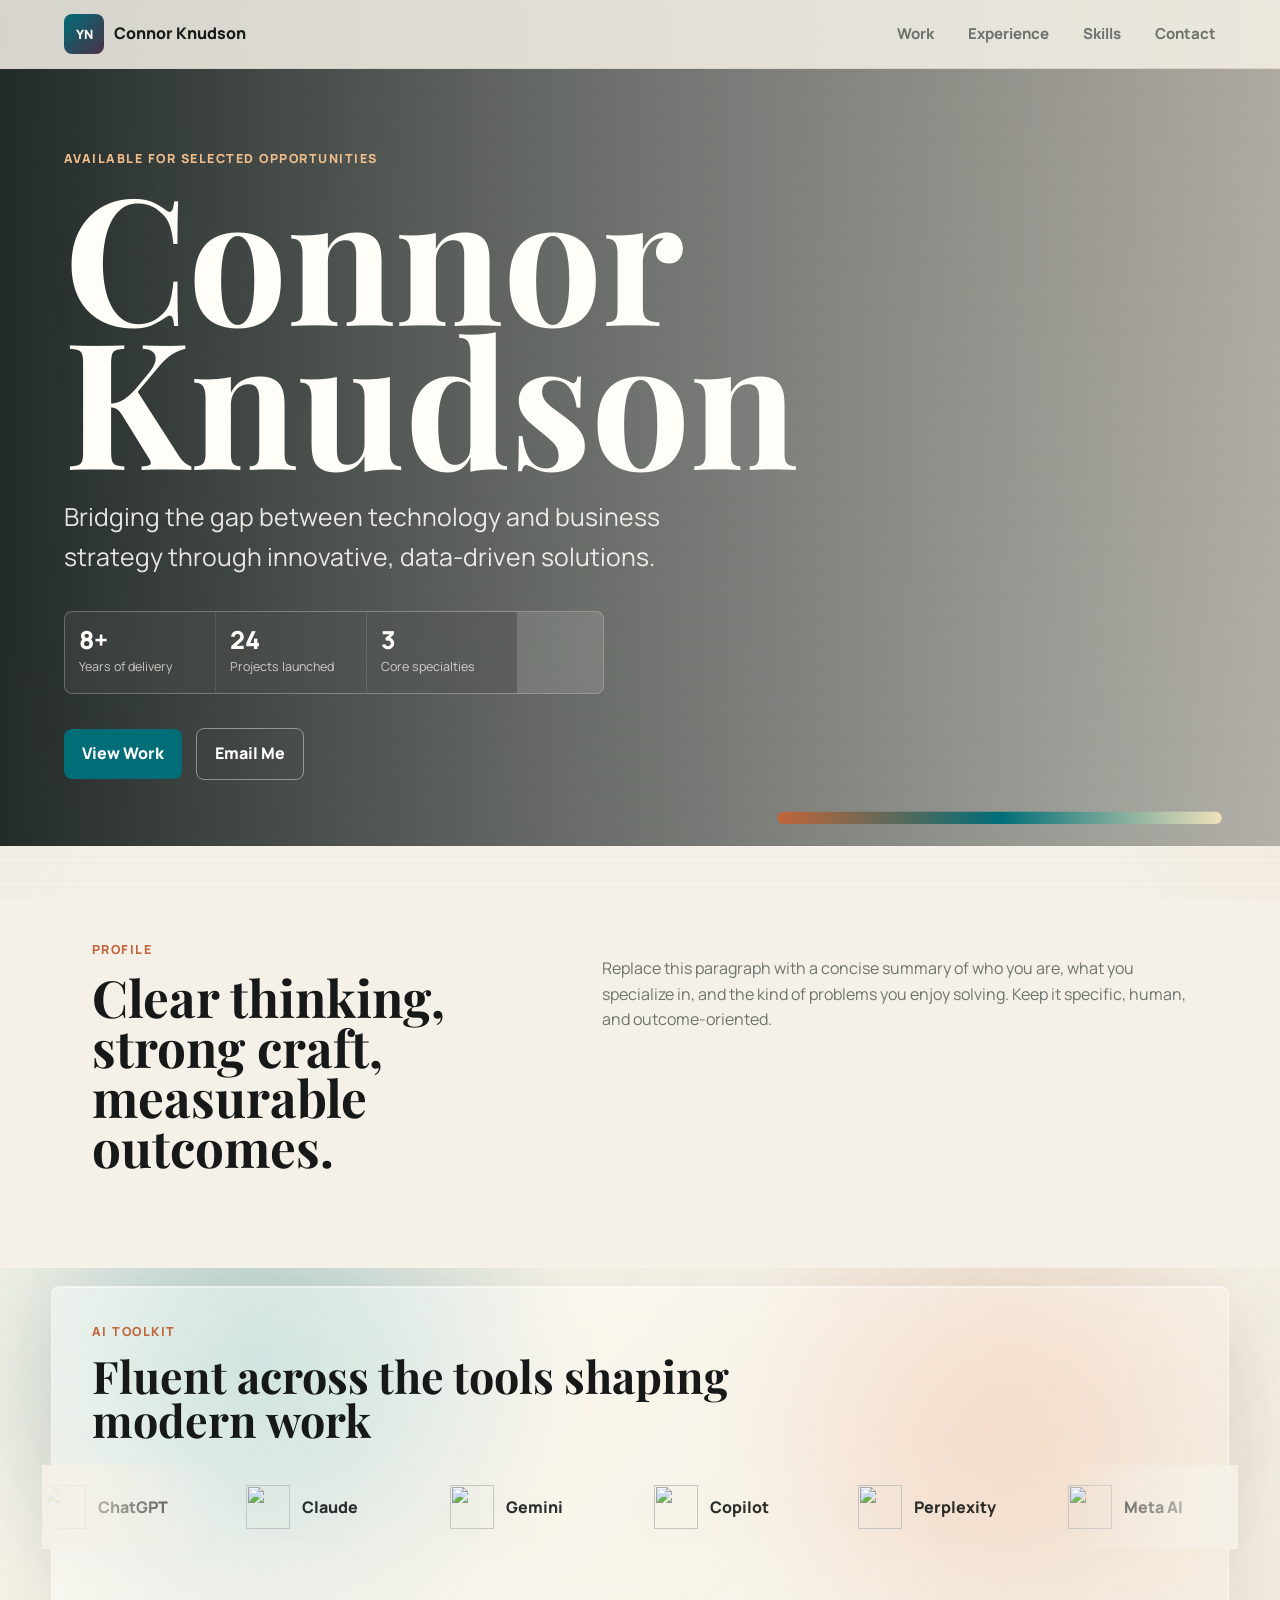
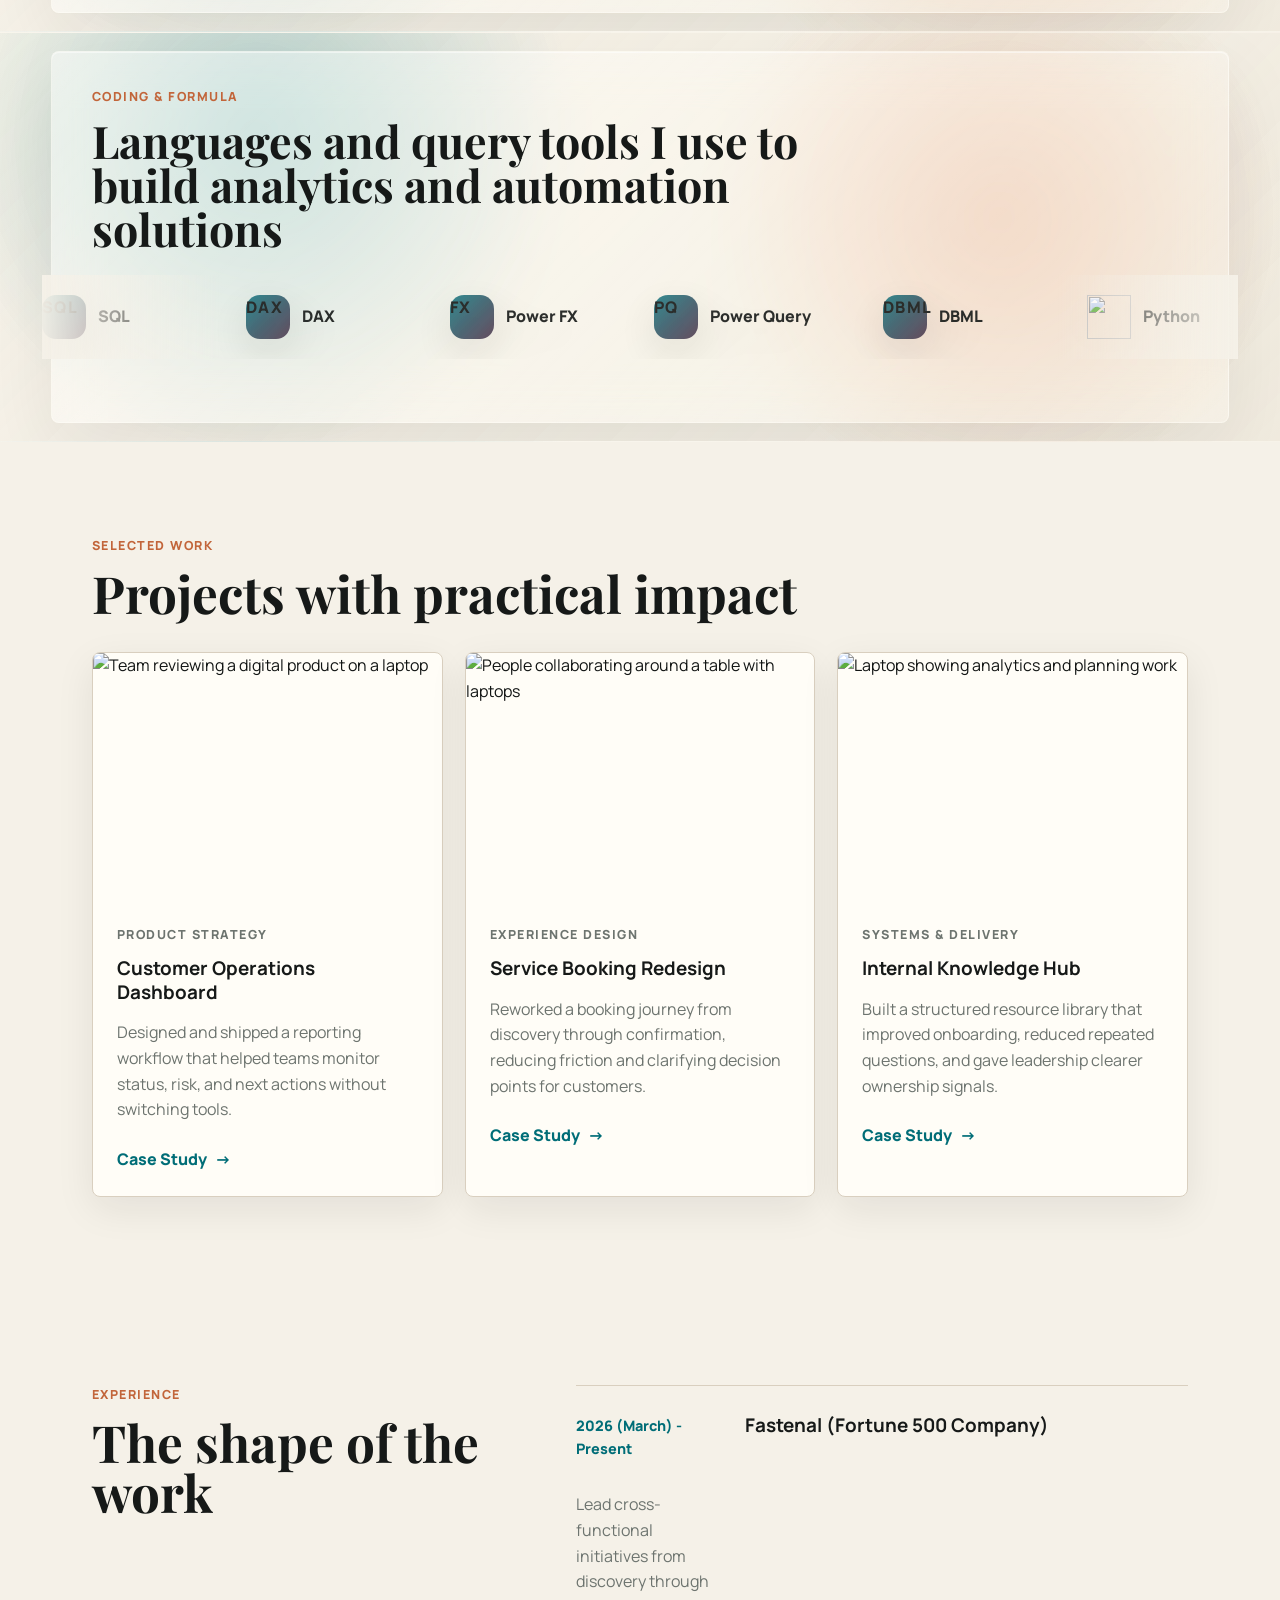
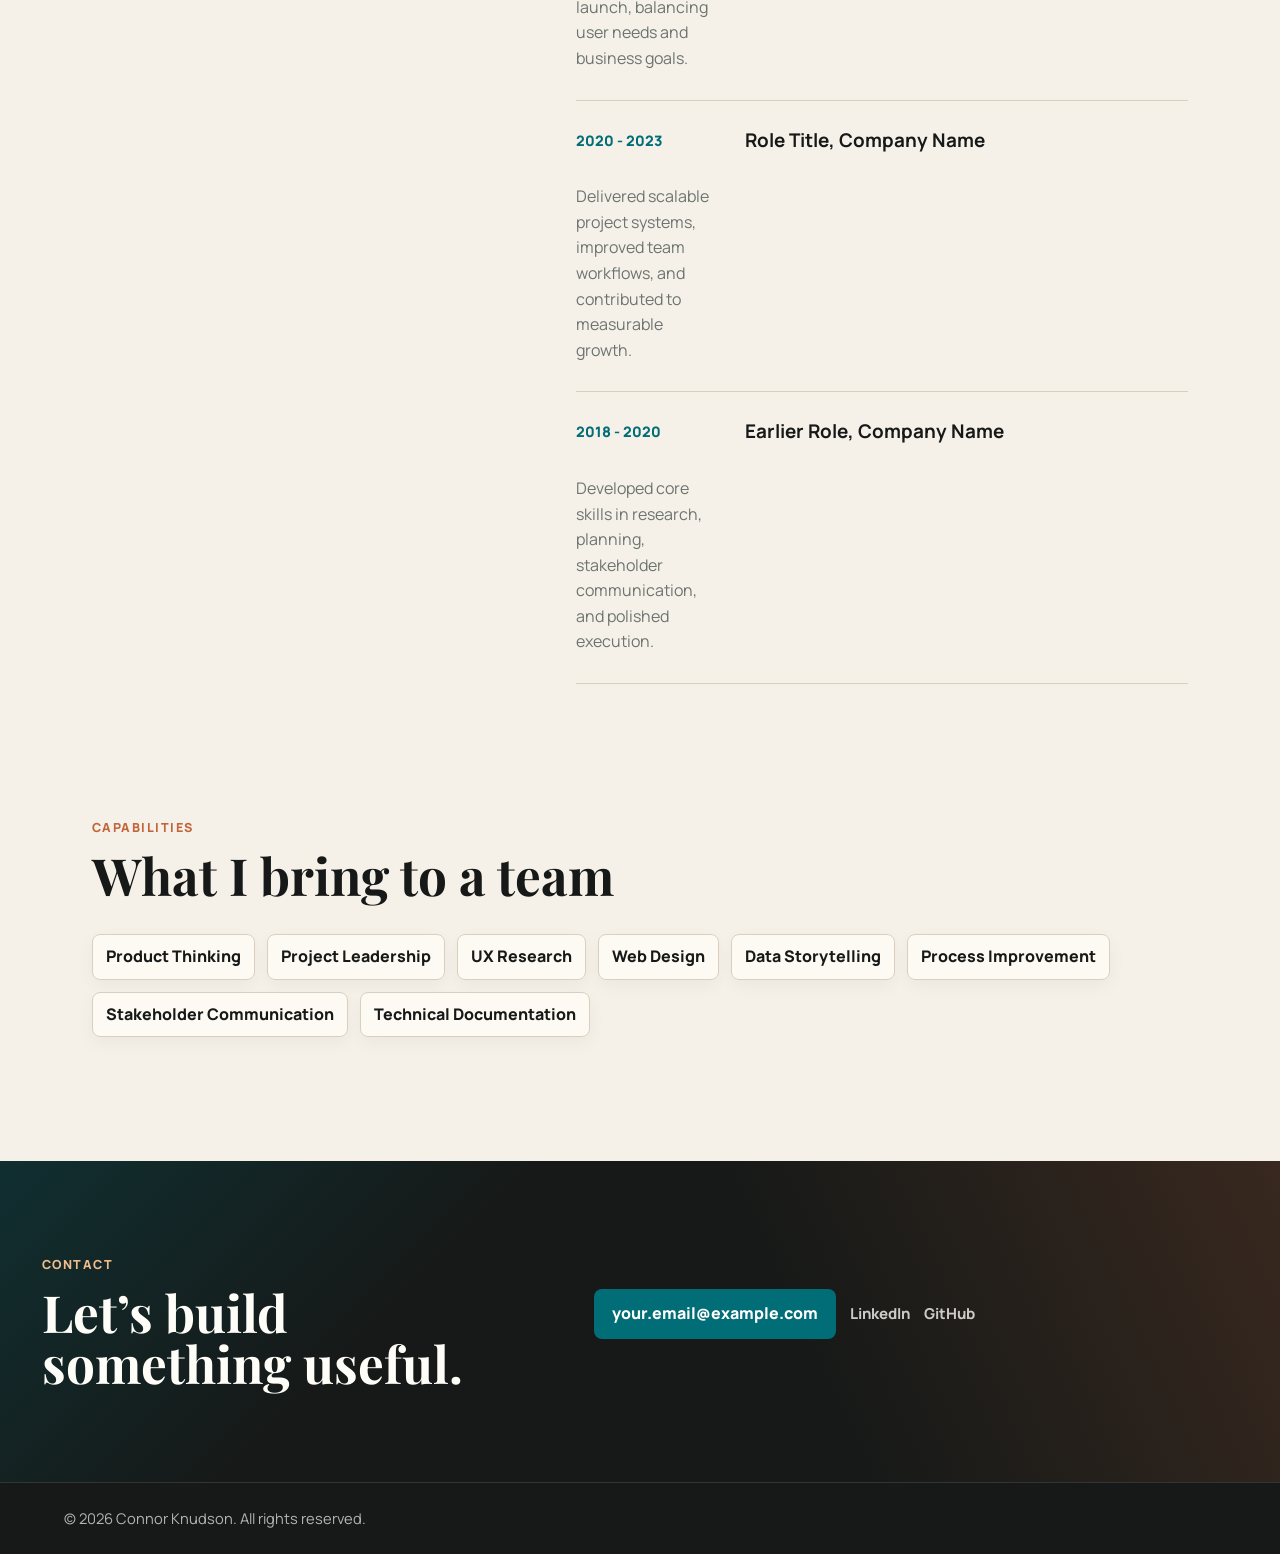
==== index.html @ f65dc7db "Add coding and formula languages carousel section to portfolio Co-authored-by: Copilot <223556219+Co" ====
<!DOCTYPE html>
<html lang="en">
  <head>
    <meta charset="UTF-8" />
    <meta name="viewport" content="width=device-width, initial-scale=1.0" />
    <meta
      name="description"
      content="Professional portfolio website for showcasing selected work, experience, skills, and contact information."
    />
    <title>Your Name | Professional Portfolio</title>
    <link rel="preconnect" href="https://fonts.googleapis.com" />
    <link rel="preconnect" href="https://fonts.gstatic.com" crossorigin />
    <link rel="preconnect" href="https://images.unsplash.com" />
    <link 
      href="https://fonts.googleapis.com/css2?family=Manrope:wght@500;650;760;850&family=Playfair+Display:wght@700;850&display=swap"
      rel="stylesheet"
    />
    <link rel="stylesheet" href="styles.css" />
  </head>
  <body>
    <header class="site-header" data-header>
      <a class="brand" href="#top" aria-label="Go to homepage">
        <span class="brand-mark">YN</span>
        <span>Connor Knudson</span>
      </a>

      <button class="nav-toggle" type="button" aria-expanded="false" aria-controls="site-nav">
        <span></span>
        <span></span>
        <span></span>
        <span class="sr-only">Toggle navigation</span>
      </button>

      <nav class="site-nav" id="site-nav">
        <a href="#work">Work</a>
        <a href="#experience">Experience</a>
        <a href="#skills">Skills</a>
        <a href="#contact">Contact</a>
      </nav>
    </header>

    <main id="top">
      <section class="hero" aria-labelledby="hero-title">
        <div class="hero-media" role="img" aria-label="Modern desk with laptop and professional workspace"></div>
        <div class="hero-content">
          <p class="eyebrow">Available for selected opportunities</p>
          <h1 id="hero-title">Connor Knudson</h1>
          <p class="hero-subtitle">
            Bridging the gap between technology and business strategy through innovative, data-driven solutions.
          </p>
          <dl class="hero-stats" aria-label="Professional highlights">
            <div>
              <dt>8+</dt>
              <dd>Years of delivery</dd>
            </div>
            <div>
              <dt>24</dt>
              <dd>Projects launched</dd>
            </div>
            <div>
              <dt>3</dt>
              <dd>Core specialties</dd>
            </div>
          </dl>
          <div class="hero-actions">
            <a class="button primary" href="#work">View Work</a>
            <a class="button secondary" href="mailto:your.email@example.com">Email Me</a>
          </div>
        </div>
      </section>

      <section class="intro section">
        <div>
          <p class="section-kicker">Profile</p>
          <h2>Clear thinking, strong craft, measurable outcomes.</h2>
        </div>
        <p>
          Replace this paragraph with a concise summary of who you are, what you specialize in, and the kind of
          problems you enjoy solving. Keep it specific, human, and outcome-oriented.
        </p>
      </section>

      <section class="ai-carousel section" aria-labelledby="ai-carousel-title">
        <div class="carousel-heading">
          <p class="section-kicker">AI Toolkit</p>
          <h2 id="ai-carousel-title">Fluent across the tools shaping modern work</h2>
        </div>
        <div class="carousel-shell" aria-label="Major AI platforms carousel">
          <div class="carousel-track">
            <article class="ai-card">
              <img
                class="ai-mark"
                src="https://upload.wikimedia.org/wikipedia/commons/0/04/ChatGPT_logo.svg"
                alt=""
              />
              <span>ChatGPT</span>
            </article>
            <article class="ai-card">
              <img class="ai-mark" src="https://cdn.simpleicons.org/claude/D97757" alt="" />
              <span>Claude</span>
            </article>
            <article class="ai-card">
              <img class="ai-mark" src="https://cdn.simpleicons.org/googlegemini/8E75B2" alt="" />
              <span>Gemini</span>
            </article>
            <article class="ai-card">
              <img class="ai-mark" src="https://cdn.simpleicons.org/githubcopilot/111111" alt="" />
              <span>Copilot</span>
            </article>
            <article class="ai-card">
              <img class="ai-mark" src="https://cdn.simpleicons.org/perplexity/1FB8CD" alt="" />
              <span>Perplexity</span>
            </article>
            <article class="ai-card">
              <img class="ai-mark" src="https://cdn.simpleicons.org/meta/0866FF" alt="" />
              <span>Meta AI</span>
            </article>
            <article class="ai-card">
              <span class="ai-mark codex-mark" aria-hidden="true"></span>
              <span>Codex</span>
            </article>

            <article class="ai-card" aria-hidden="true">
              <img
                class="ai-mark"
                src="https://upload.wikimedia.org/wikipedia/commons/0/04/ChatGPT_logo.svg"
                alt=""
              />
              <span>ChatGPT</span>
            </article>
            <article class="ai-card" aria-hidden="true">
              <img class="ai-mark" src="https://cdn.simpleicons.org/claude/D97757" alt="" />
              <span>Claude</span>
            </article>
            <article class="ai-card" aria-hidden="true">
              <img class="ai-mark" src="https://cdn.simpleicons.org/googlegemini/8E75B2" alt="" />
              <span>Gemini</span>
            </article>
            <article class="ai-card" aria-hidden="true">
              <img class="ai-mark" src="https://cdn.simpleicons.org/githubcopilot/111111" alt="" />
              <span>Copilot</span>
            </article>
            <article class="ai-card" aria-hidden="true">
              <img class="ai-mark" src="https://cdn.simpleicons.org/perplexity/1FB8CD" alt="" />
              <span>Perplexity</span>
            </article>
            <article class="ai-card" aria-hidden="true">
              <img class="ai-mark" src="https://cdn.simpleicons.org/meta/0866FF" alt="" />
              <span>Meta AI</span>
            </article>
            <article class="ai-card" aria-hidden="true">
              <span class="ai-mark codex-mark" aria-hidden="true"></span>
              <span>Codex</span>
            </article>
          </div>
        </div>
      </section>

      <section class="tech-carousel section" aria-labelledby="tech-carousel-title">
        <div class="carousel-heading">
          <p class="section-kicker">Coding & Formula</p>
          <h2 id="tech-carousel-title">Languages and query tools I use to build analytics and automation solutions</h2>
        </div>
        <div class="carousel-shell" aria-label="Coding and formula languages carousel">
          <div class="carousel-track">
            <article class="ai-card">
              <span class="ai-mark code-mark">SQL</span>
              <span>SQL</span>
            </article>
            <article class="ai-card">
              <span class="ai-mark code-mark">DAX</span>
              <span>DAX</span>
            </article>
            <article class="ai-card">
              <span class="ai-mark code-mark">FX</span>
              <span>Power FX</span>
            </article>
            <article class="ai-card">
              <span class="ai-mark code-mark">PQ</span>
              <span>Power Query</span>
            </article>
            <article class="ai-card">
              <span class="ai-mark code-mark">DBML</span>
              <span>DBML</span>
            </article>
            <article class="ai-card">
              <img class="ai-mark" src="https://cdn.simpleicons.org/python/3776AB" alt="" />
              <span>Python</span>
            </article>

            <article class="ai-card" aria-hidden="true">
              <span class="ai-mark code-mark">SQL</span>
              <span>SQL</span>
            </article>
            <article class="ai-card" aria-hidden="true">
              <span class="ai-mark code-mark">DAX</span>
              <span>DAX</span>
            </article>
            <article class="ai-card" aria-hidden="true">
              <span class="ai-mark code-mark">FX</span>
              <span>Power FX</span>
            </article>
            <article class="ai-card" aria-hidden="true">
              <span class="ai-mark code-mark">PQ</span>
              <span>Power Query</span>
            </article>
            <article class="ai-card" aria-hidden="true">
              <span class="ai-mark code-mark">DBML</span>
              <span>DBML</span>
            </article>
            <article class="ai-card" aria-hidden="true">
              <img class="ai-mark" src="https://cdn.simpleicons.org/python/3776AB" alt="" />
              <span>Python</span>
            </article>
          </div>
        </div>
      </section>

      <section class="section" id="work" aria-labelledby="work-title">
        <div class="section-heading">
          <p class="section-kicker">Selected Work</p>
          <h2 id="work-title">Projects with practical impact</h2>
        </div>

        <div class="project-grid">
          <article class="project-card">
            <img
              src="https://images.unsplash.com/photo-1551434678-e076c223a692?auto=format&fit=crop&w=1200&q=80"
              alt="Team reviewing a digital product on a laptop"
            />
            <div class="project-body">
              <p class="project-type">Product Strategy</p>
              <h3>Customer Operations Dashboard</h3>
              <p>
                Designed and shipped a reporting workflow that helped teams monitor status, risk, and next actions
                without switching tools.
              </p>
              <a href="#" aria-label="Read case study for Customer Operations Dashboard">Case Study</a>
            </div>
          </article>

          <article class="project-card">
            <img
              src="https://images.unsplash.com/photo-1553877522-43269d4ea984?auto=format&fit=crop&w=1200&q=80"
              alt="People collaborating around a table with laptops"
            />
            <div class="project-body">
              <p class="project-type">Experience Design</p>
              <h3>Service Booking Redesign</h3>
              <p>
                Reworked a booking journey from discovery through confirmation, reducing friction and clarifying
                decision points for customers.
              </p>
              <a href="#" aria-label="Read case study for Service Booking Redesign">Case Study</a>
            </div>
          </article>

          <article class="project-card">
            <img
              src="https://images.unsplash.com/photo-1516321318423-f06f85e504b3?auto=format&fit=crop&w=1200&q=80"
              alt="Laptop showing analytics and planning work"
            />
            <div class="project-body">
              <p class="project-type">Systems & Delivery</p>
              <h3>Internal Knowledge Hub</h3>
              <p>
                Built a structured resource library that improved onboarding, reduced repeated questions, and gave
                leadership clearer ownership signals.
              </p>
              <a href="#" aria-label="Read case study for Internal Knowledge Hub">Case Study</a>
            </div>
          </article>
        </div>
      </section>

      <section class="section split" id="experience" aria-labelledby="experience-title">
        <div class="section-heading">
          <p class="section-kicker">Experience</p>
          <h2 id="experience-title">The shape of the work</h2>
        </div>

        <div class="timeline">
          <article>
            <span>2026 (March) - Present</span>
            <h3>Fastenal (Fortune 500 Company) </h3>
            <p>Lead cross-functional initiatives from discovery through launch, balancing user needs and business goals.</p>
          </article>
          <article>
            <span>2020 - 2023</span>
            <h3>Role Title, Company Name</h3>
            <p>Delivered scalable project systems, improved team workflows, and contributed to measurable growth.</p>
          </article>
          <article>
            <span>2018 - 2020</span>
            <h3>Earlier Role, Company Name</h3>
            <p>Developed core skills in research, planning, stakeholder communication, and polished execution.</p>
          </article>
        </div>
      </section>

      <section class="section skills-section" id="skills" aria-labelledby="skills-title">
        <div class="section-heading">
          <p class="section-kicker">Capabilities</p>
          <h2 id="skills-title">What I bring to a team</h2>
        </div>

        <div class="skills-list">
          <span>Product Thinking</span>
          <span>Project Leadership</span>
          <span>UX Research</span>
          <span>Web Design</span>
          <span>Data Storytelling</span>
          <span>Process Improvement</span>
          <span>Stakeholder Communication</span>
          <span>Technical Documentation</span>
        </div>
      </section>

      <section class="contact section" id="contact" aria-labelledby="contact-title">
        <div>
          <p class="section-kicker">Contact</p>
          <h2 id="contact-title">Let’s build something useful.</h2>
        </div>
        <div class="contact-actions">
          <a class="button primary" href="mailto:your.email@example.com">your.email@example.com</a>
          <a class="text-link" href="https://www.linkedin.com/in/connor-knudson-7167292a9/?skipRedirect=true" target="_blank" rel="noreferrer">LinkedIn</a>
          <a class="text-link" href="https://github.com/" target="_blank" rel="noreferrer">GitHub</a>
        </div>
      </section>
    </main>

    <footer class="site-footer">
      <p>&copy; <span data-year></span> Connor Knudson. All rights reserved.</p>
    </footer>

    <script src="script.js"></script>
  </body>
</html>
---- styles.css ----
:root {
  --bg: #f5f1e8;
  --surface: #fffdf7;
  --surface-soft: #ebe4d5;
  --ink: #161918;
  --muted: #6d746f;
  --line: #d9cfbf;
  --accent: #006d77;
  --accent-strong: #034d55;
  --copper: #c2653a;
  --plum: #4c3047;
  --shadow: 0 24px 70px rgba(22, 25, 24, 0.14);
}

* {
  box-sizing: border-box;
}

html {
  scroll-behavior: smooth;
}

body {
  margin: 0;
  background: var(--bg);
  color: var(--ink);
  font-family: Manrope, ui-sans-serif, system-ui, -apple-system, BlinkMacSystemFont, "Segoe UI", sans-serif;
  line-height: 1.6;
}

body::before {
  position: fixed;
  z-index: -1;
  inset: 0;
  pointer-events: none;
  content: "";
  background:
    linear-gradient(115deg, rgba(0, 109, 119, 0.08), transparent 30%),
    linear-gradient(245deg, rgba(194, 101, 58, 0.09), transparent 34%),
    repeating-linear-gradient(0deg, rgba(22, 25, 24, 0.018) 0 1px, transparent 1px 6px);
}

img {
  display: block;
  width: 100%;
}

a {
  color: inherit;
}

.sr-only {
  position: absolute;
  width: 1px;
  height: 1px;
  padding: 0;
  overflow: hidden;
  clip: rect(0, 0, 0, 0);
  white-space: nowrap;
  border: 0;
}

.site-header {
  position: fixed;
  z-index: 20;
  top: 0;
  left: 0;
  right: 0;
  display: flex;
  align-items: center;
  justify-content: space-between;
  gap: 24px;
  padding: 14px clamp(18px, 5vw, 64px);
  background: rgba(245, 241, 232, 0.86);
  border-bottom: 1px solid rgba(217, 207, 191, 0.78);
  backdrop-filter: blur(20px) saturate(1.15);
}

.brand {
  display: inline-flex;
  align-items: center;
  gap: 10px;
  font-weight: 800;
  text-decoration: none;
}

.brand-mark {
  display: grid;
  width: 40px;
  height: 40px;
  place-items: center;
  border-radius: 8px;
  background: linear-gradient(135deg, var(--accent), var(--plum));
  color: #fffdf7;
  font-size: 0.8rem;
  letter-spacing: 0;
}

.site-nav {
  display: flex;
  align-items: center;
  gap: clamp(16px, 3vw, 34px);
}

.site-nav a,
.text-link {
  color: var(--muted);
  font-size: 0.94rem;
  font-weight: 750;
  text-decoration: none;
  transition: color 180ms ease;
}

.site-nav a:hover,
.text-link:hover {
  color: var(--accent);
}

.nav-toggle {
  display: none;
  width: 42px;
  height: 42px;
  padding: 0;
  border: 1px solid var(--line);
  border-radius: 8px;
  background: var(--surface);
}

.nav-toggle span:not(.sr-only) {
  display: block;
  width: 18px;
  height: 2px;
  margin: 4px auto;
  background: var(--ink);
}

.hero {
  position: relative;
  min-height: 94vh;
  display: grid;
  align-items: end;
  padding: 122px clamp(20px, 5vw, 72px) 66px;
  overflow: hidden;
}

.hero-media {
  position: absolute;
  inset: 0;
  background:
    linear-gradient(90deg, rgba(12, 21, 20, 0.9) 0%, rgba(12, 21, 20, 0.62) 42%, rgba(12, 21, 20, 0.28) 100%),
    linear-gradient(180deg, transparent 58%, rgba(245, 241, 232, 0.12) 100%),
    url("https://images.unsplash.com/photo-1518005020951-eccb494ad742?auto=format&fit=crop&w=2200&q=88") center / cover;
  transform: scale(1.01);
}

.hero-media::after {
  position: absolute;
  inset: auto clamp(18px, 5vw, 70px) 26px auto;
  width: min(38vw, 440px);
  height: 12px;
  border-radius: 999px;
  background: linear-gradient(90deg, var(--copper), var(--accent), #efe2bb);
  content: "";
}

.hero-content {
  position: relative;
  max-width: 820px;
  color: #fffdf8;
}

.eyebrow,
.section-kicker,
.project-type {
  margin: 0 0 12px;
  color: var(--copper);
  font-size: 0.78rem;
  font-weight: 850;
  letter-spacing: 0.12em;
  text-transform: uppercase;
}

.hero .eyebrow {
  color: #f1be8b;
}

h1,
h2,
h3,
p {
  overflow-wrap: anywhere;
}

h1 {
  max-width: 12ch;
  margin: 0;
  font-family: "Playfair Display", Georgia, serif;
  font-size: clamp(4rem, 14vw, 11rem);
  line-height: 0.82;
  letter-spacing: 0;
}

.hero-subtitle {
  max-width: 680px;
  margin: 28px 0 0;
  color: rgba(255, 253, 248, 0.88);
  font-size: clamp(1.15rem, 2.3vw, 1.55rem);
}

.hero-stats {
  display: grid;
  grid-template-columns: repeat(3, minmax(0, 150px));
  gap: 1px;
  width: min(100%, 540px);
  margin: 34px 0 0;
  padding: 0;
  overflow: hidden;
  border: 1px solid rgba(255, 253, 247, 0.2);
  border-radius: 8px;
  background: rgba(255, 253, 247, 0.12);
  backdrop-filter: blur(12px);
}

.hero-stats div {
  padding: 16px 14px;
  background: rgba(22, 25, 24, 0.26);
}

.hero-stats dt {
  font-size: 1.55rem;
  font-weight: 850;
  line-height: 1;
}

.hero-stats dd {
  margin: 5px 0 0;
  color: rgba(255, 253, 247, 0.72);
  font-size: 0.78rem;
}

.hero-actions,
.contact-actions {
  display: flex;
  flex-wrap: wrap;
  align-items: center;
  gap: 14px;
  margin-top: 34px;
}

.button {
  display: inline-flex;
  min-height: 48px;
  align-items: center;
  justify-content: center;
  padding: 12px 18px;
  border-radius: 8px;
  font-weight: 850;
  text-decoration: none;
  transition:
    background 180ms ease,
    color 180ms ease,
    transform 180ms ease,
    border-color 180ms ease;
}

.button:hover {
  transform: translateY(-2px);
}

.button.primary {
  background: var(--accent);
  color: #fff;
}

.button.primary:hover {
  background: var(--accent-strong);
}

.button.secondary {
  border: 1px solid rgba(255, 255, 255, 0.42);
  color: #fff;
}

.button.secondary:hover {
  border-color: rgba(255, 255, 255, 0.8);
  background: rgba(255, 255, 255, 0.08);
}

.section {
  max-width: 1180px;
  margin: 0 auto;
  padding: 94px clamp(20px, 5vw, 42px);
}

.intro,
.contact {
  display: grid;
  grid-template-columns: minmax(0, 0.85fr) minmax(0, 1.15fr);
  gap: clamp(28px, 6vw, 82px);
  align-items: start;
}

.intro h2,
.section-heading h2,
.contact h2 {
  margin: 0;
  font-family: "Playfair Display", Georgia, serif;
  font-size: clamp(2rem, 4vw, 4rem);
  line-height: 0.98;
  letter-spacing: 0;
}

.intro p:last-child,
.timeline p,
.project-body p {
  color: var(--muted);
}

.section-heading {
  max-width: 760px;
  margin-bottom: 34px;
}

.ai-carousel,
.tech-carousel {
  position: relative;
  max-width: none;
  padding-block: 54px 82px;
  overflow: hidden;
  border-block: 1px solid rgba(255, 253, 247, 0.36);
  background:
    radial-gradient(circle at 20% 25%, rgba(0, 109, 119, 0.28), transparent 30%),
    radial-gradient(circle at 78% 45%, rgba(194, 101, 58, 0.24), transparent 28%),
    linear-gradient(135deg, rgba(255, 253, 247, 0.52), rgba(255, 253, 247, 0.18)),
    rgba(235, 228, 213, 0.72);
}

.ai-carousel::before,
.tech-carousel::before {
  position: absolute;
  inset: 18px clamp(18px, 4vw, 52px);
  border: 1px solid rgba(255, 253, 247, 0.45);
  border-radius: 8px;
  background:
    linear-gradient(135deg, rgba(255, 255, 255, 0.38), rgba(255, 255, 255, 0.08)),
    rgba(255, 255, 255, 0.16);
  box-shadow:
    inset 0 1px 0 rgba(255, 255, 255, 0.5),
    0 30px 80px rgba(22, 25, 24, 0.08);
  backdrop-filter: blur(24px) saturate(1.35);
  content: "";
  pointer-events: none;
}

.code-mark {
  display: grid;
  place-items: center;
  border-radius: 14px;
  background: linear-gradient(135deg, rgba(0, 109, 119, 0.88), rgba(76, 48, 71, 0.95));
  color: #fff;
  font-size: 0.7rem;
  font-weight: 900;
  text-transform: uppercase;
  letter-spacing: 0.08em;
}

.carousel-heading {
  position: relative;
  max-width: 1180px;
  margin: 0 auto 24px;
  padding-inline: clamp(20px, 5vw, 42px);
}

.carousel-heading h2 {
  max-width: 760px;
  margin: 0;
  font-family: "Playfair Display", Georgia, serif;
  font-size: clamp(1.9rem, 3.5vw, 3.5rem);
  line-height: 0.98;
}

.carousel-shell {
  position: relative;
  overflow: hidden;
  padding-block: 12px;
}

.carousel-shell::before,
.carousel-shell::after {
  position: absolute;
  z-index: 2;
  top: 0;
  bottom: 0;
  width: min(16vw, 180px);
  content: "";
  pointer-events: none;
}

.carousel-shell::before {
  left: 0;
  background: linear-gradient(90deg, rgba(245, 241, 232, 0.96), transparent);
}

.carousel-shell::after {
  right: 0;
  background: linear-gradient(270deg, rgba(245, 241, 232, 0.96), transparent);
}

.carousel-track {
  display: flex;
  width: max-content;
  gap: clamp(34px, 6vw, 72px);
  animation: ai-scroll 32s linear infinite;
}

.carousel-shell:hover .carousel-track {
  animation-play-state: paused;
}

.ai-card {
  position: relative;
  display: inline-flex;
  min-width: 132px;
  align-items: center;
  gap: 12px;
  padding: 8px 0;
  opacity: 0.9;
  filter: drop-shadow(0 14px 22px rgba(22, 25, 24, 0.12));
  transition:
    opacity 180ms ease,
    transform 180ms ease,
    filter 180ms ease;
}

.ai-card:hover {
  opacity: 1;
  transform: translateY(-2px);
  filter: drop-shadow(0 18px 28px rgba(0, 109, 119, 0.18));
}

.ai-mark {
  display: block;
  width: 44px;
  height: 44px;
  object-fit: contain;
}

.codex-mark {
  border-radius: 10px;
  background:
    url("assets/codex-logo-source.png") center 28% / 222px 125px no-repeat,
    linear-gradient(145deg, #ffffff, #eef2ff);
  box-shadow:
    0 8px 20px rgba(37, 67, 235, 0.22),
    inset 0 1px 0 rgba(255, 255, 255, 0.86);
}

.ai-card span {
  position: relative;
  color: var(--ink);
  font-size: 1rem;
  font-weight: 850;
  white-space: nowrap;
}

@keyframes ai-scroll {
  from {
    transform: translateX(0);
  }

  to {
    transform: translateX(calc(-50% - 8px));
  }
}

.project-grid {
  display: grid;
  grid-template-columns: repeat(3, minmax(0, 1fr));
  gap: 22px;
}

.project-card {
  overflow: hidden;
  background: var(--surface);
  border: 1px solid var(--line);
  border-radius: 8px;
  box-shadow: 0 12px 38px rgba(22, 25, 24, 0.08);
  transition:
    transform 220ms ease,
    box-shadow 220ms ease,
    border-color 220ms ease;
}

.project-card:hover {
  transform: translateY(-6px);
  border-color: rgba(0, 109, 119, 0.35);
  box-shadow: var(--shadow);
}

.project-card img {
  height: 248px;
  object-fit: cover;
  filter: saturate(0.9) contrast(1.04);
}

.project-body {
  padding: 24px;
}

.project-body h3,
.timeline h3 {
  margin: 0;
  font-size: 1.18rem;
  line-height: 1.25;
}

.project-body a {
  display: inline-flex;
  margin-top: 8px;
  color: var(--accent);
  font-weight: 850;
  text-decoration: none;
}

.project-body a::after {
  margin-left: 8px;
  content: "->";
}

.split {
  display: grid;
  grid-template-columns: minmax(0, 0.8fr) minmax(0, 1.2fr);
  gap: clamp(28px, 6vw, 82px);
}

.timeline {
  border-top: 1px solid var(--line);
}

.timeline article {
  display: grid;
  grid-template-columns: 145px minmax(0, 1fr);
  gap: 24px;
  padding: 28px 0;
  border-bottom: 1px solid var(--line);
}

.timeline article:hover h3 {
  color: var(--accent);
}

.timeline span {
  color: var(--accent);
  font-size: 0.9rem;
  font-weight: 850;
}

.timeline p {
  margin: 8px 0 0;
}

.skills-section {
  padding-top: 40px;
}

.skills-list {
  display: flex;
  flex-wrap: wrap;
  gap: 12px;
}

.skills-list span {
  display: inline-flex;
  min-height: 42px;
  align-items: center;
  border: 1px solid var(--line);
  border-radius: 8px;
  background: rgba(255, 253, 247, 0.74);
  padding: 9px 13px;
  color: var(--ink);
  font-weight: 780;
  box-shadow: 0 6px 18px rgba(22, 25, 24, 0.045);
}

.contact {
  max-width: none;
  margin-top: 30px;
  background:
    linear-gradient(135deg, rgba(0, 109, 119, 0.26), transparent 34%),
    linear-gradient(245deg, rgba(194, 101, 58, 0.2), transparent 40%),
    var(--ink);
  color: #fffdf8;
}

.contact > * {
  max-width: 1180px;
}

.contact .section-kicker {
  color: #f1be8b;
}

.contact .text-link {
  color: rgba(255, 253, 248, 0.78);
}

.site-footer {
  padding: 24px clamp(20px, 5vw, 72px);
  background: var(--ink);
  color: rgba(255, 253, 248, 0.68);
  border-top: 1px solid rgba(255, 255, 255, 0.12);
}

.site-footer p {
  max-width: 1180px;
  margin: 0 auto;
  font-size: 0.92rem;
}

@media (max-width: 900px) {
  .nav-toggle {
    display: block;
  }

  .site-nav {
    position: absolute;
    top: calc(100% + 1px);
    left: 0;
    right: 0;
    display: none;
    flex-direction: column;
    align-items: flex-start;
    gap: 0;
    padding: 10px 20px 18px;
    background: rgba(247, 244, 238, 0.97);
    border-bottom: 1px solid var(--line);
  }

  .site-nav.is-open {
    display: flex;
  }

  .site-nav a {
    width: 100%;
    padding: 12px 0;
  }

  .hero {
    min-height: 88vh;
    padding-top: 110px;
  }

  .intro,
  .split,
  .contact {
    grid-template-columns: 1fr;
  }

  .project-grid {
    grid-template-columns: 1fr;
  }

  .ai-carousel {
    padding-block: 44px 58px;
  }
}

@media (max-width: 620px) {
  .site-header {
    padding-inline: 16px;
  }

  .hero {
    min-height: 84vh;
    padding-inline: 18px;
    padding-bottom: 44px;
  }

  h1 {
    font-size: clamp(3.4rem, 21vw, 5.5rem);
  }

  .section {
    padding-block: 68px;
  }

  .timeline article {
    grid-template-columns: 1fr;
    gap: 8px;
  }

  .button {
    width: 100%;
  }

  .carousel-track {
    gap: 30px;
    animation-duration: 30s;
  }

  .ai-card {
    min-width: 118px;
  }

  .ai-mark {
    width: 36px;
    height: 36px;
  }
}
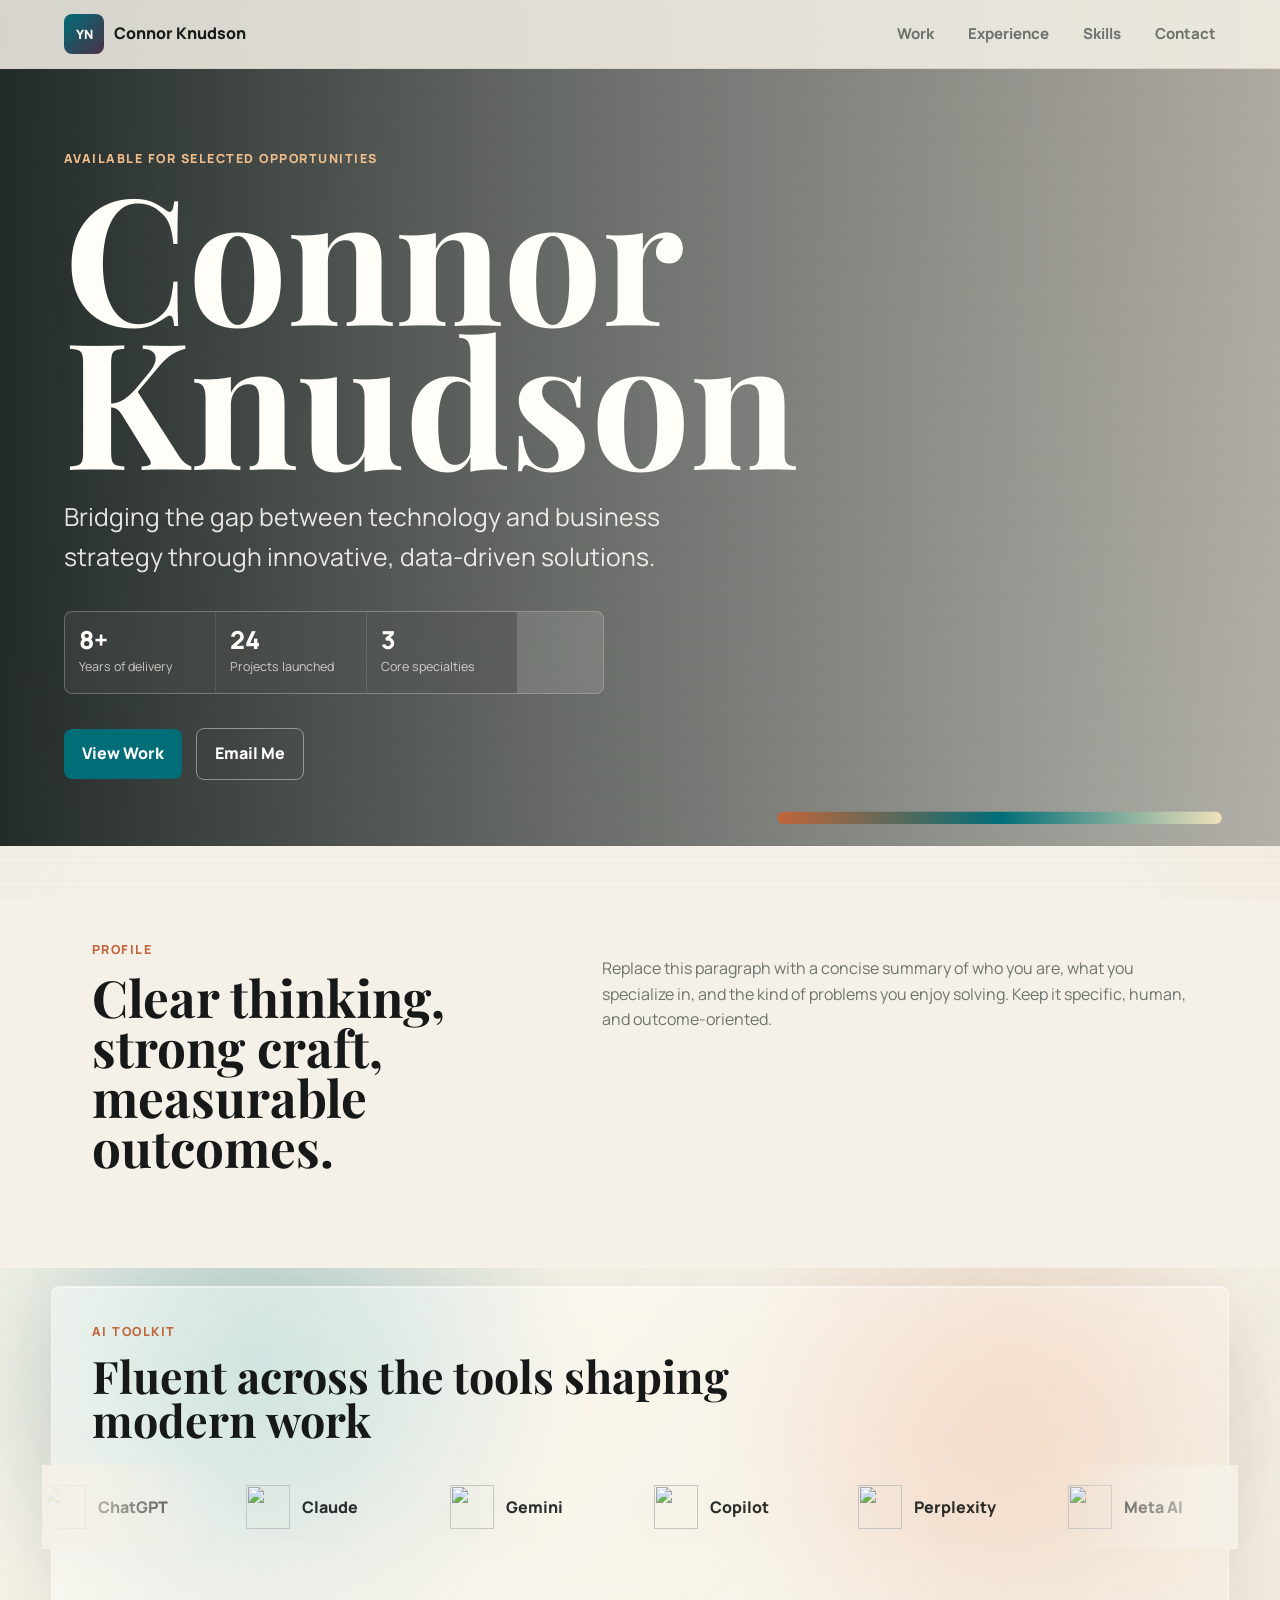
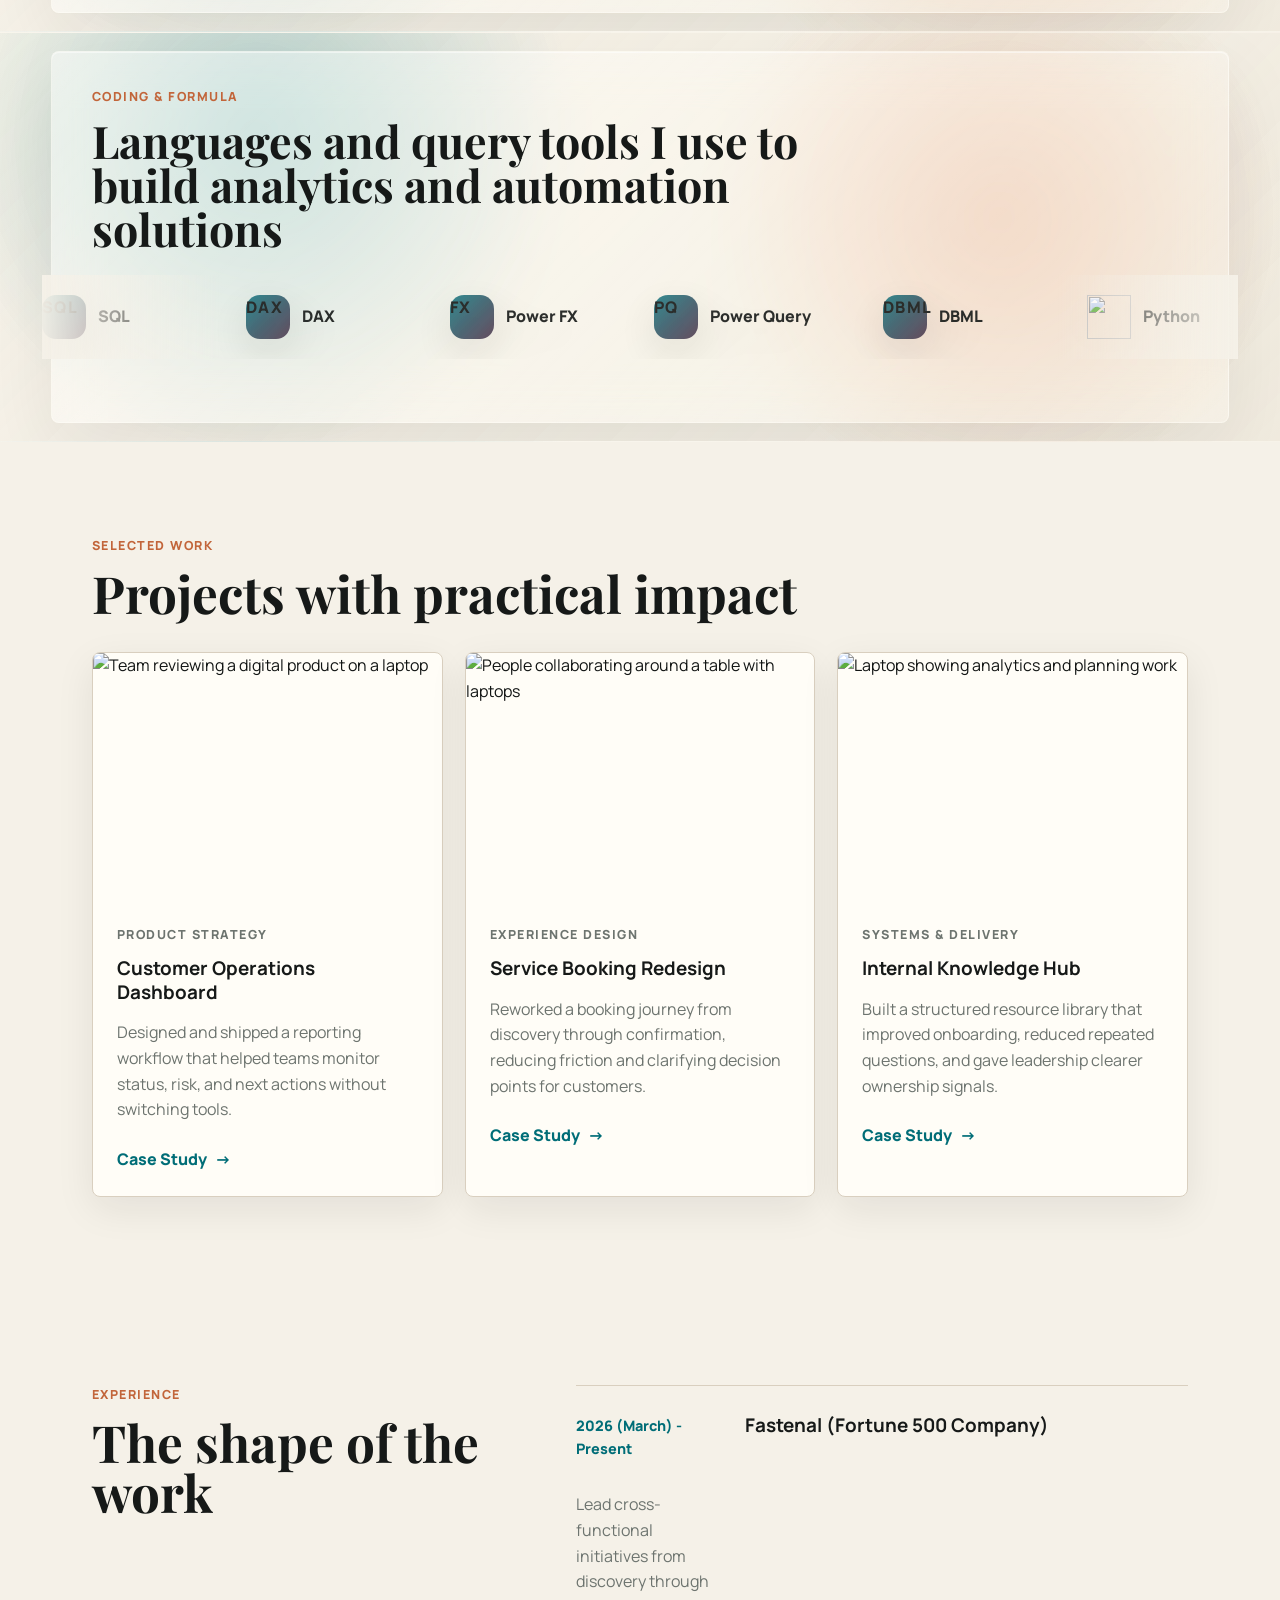
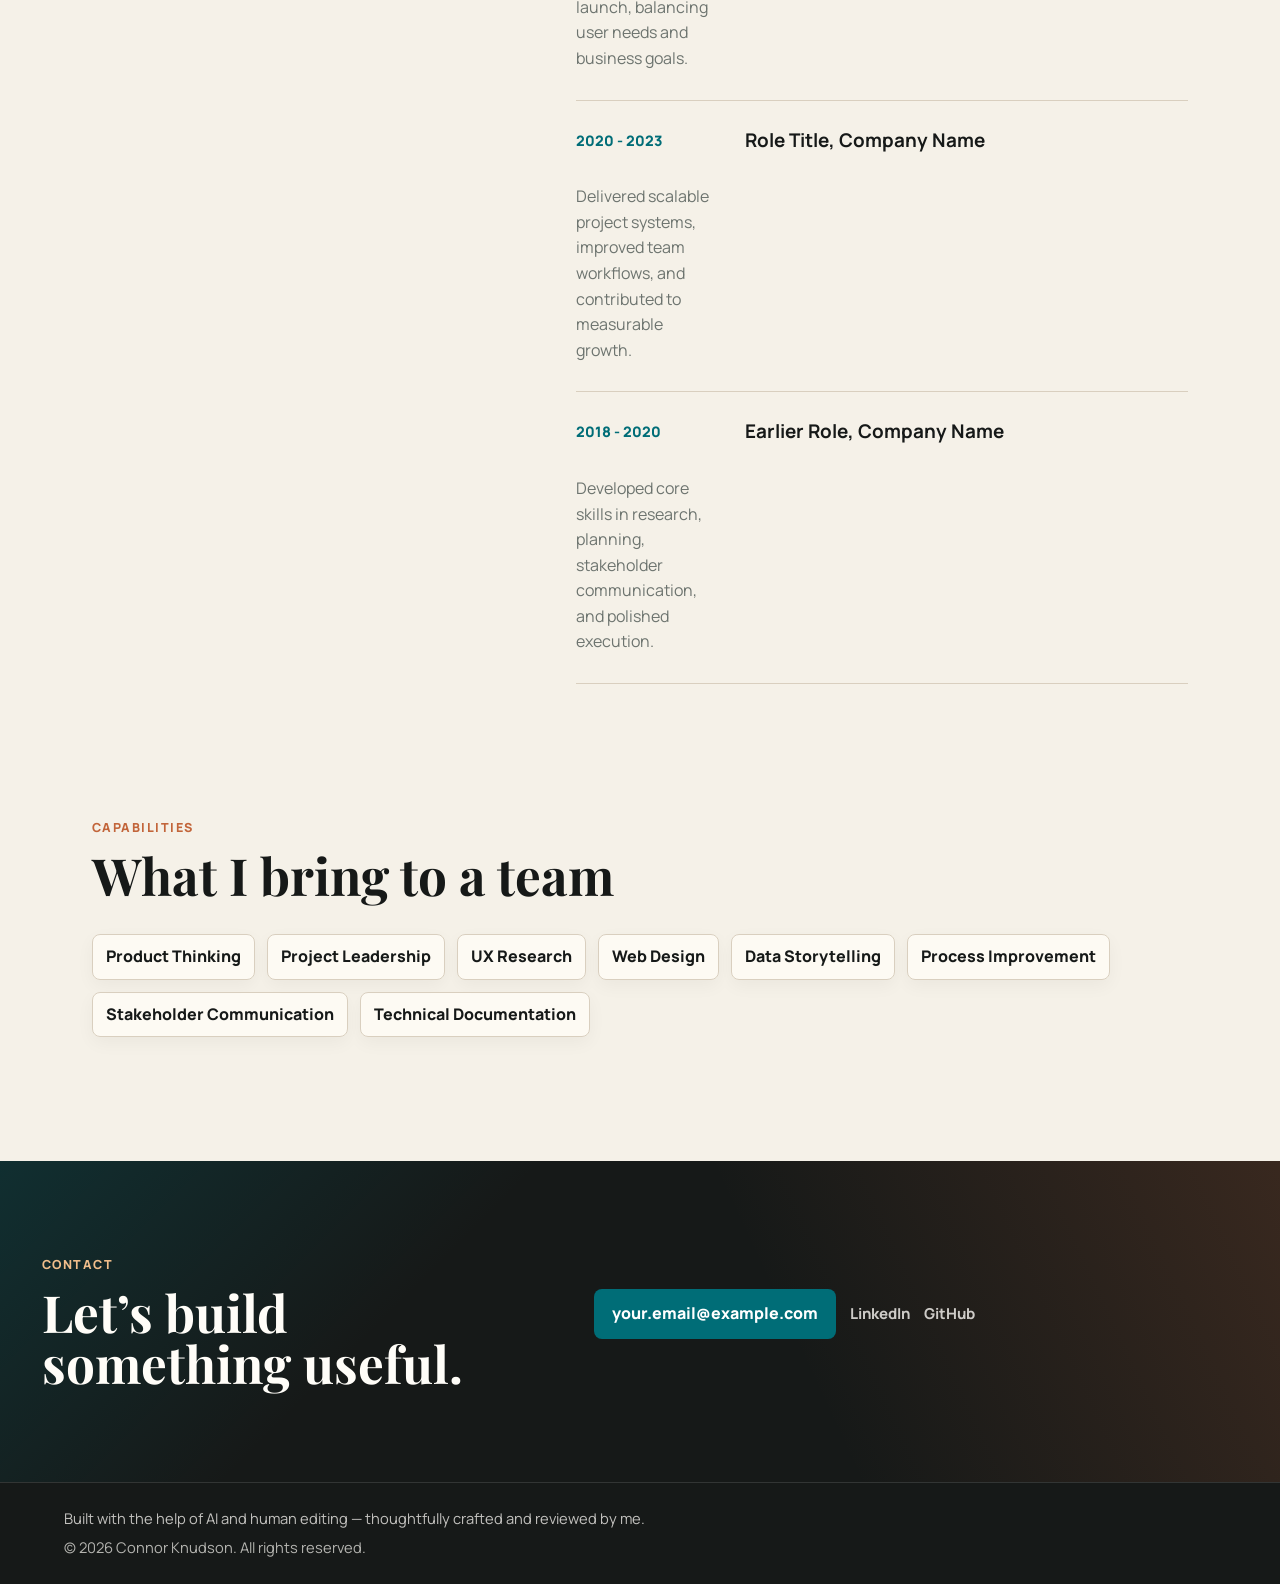
==== commit 950d8add: "Add footer notice: built with AI assistance and human editing\n\nCo-authored-by: Copilot <223556219+" ====
--- a/index.html
+++ b/index.html
@@ -330,6 +330,7 @@
     </main>
 
     <footer class="site-footer">
+      <p class="built-with">Built with the help of AI and human editing — thoughtfully crafted and reviewed by me.</p>
       <p>&copy; <span data-year></span> Connor Knudson. All rights reserved.</p>
     </footer>
 
--- a/styles.css
+++ b/styles.css
@@ -411,6 +411,7 @@
   width: max-content;
   gap: clamp(34px, 6vw, 72px);
   animation: ai-scroll 32s linear infinite;
+  animation-direction: reverse; /* scroll cards left instead of right */
 }
 
 .carousel-shell:hover .carousel-track {
@@ -611,6 +612,14 @@
   border-top: 1px solid rgba(255, 255, 255, 0.12);
 }
 
+.site-footer .built-with {
+  max-width: 1180px;
+  margin: 0 auto 6px;
+  font-size: 0.92rem;
+  color: rgba(255, 253, 248, 0.78);
+  opacity: 0.95;
+}
+
 .site-footer p {
   max-width: 1180px;
   margin: 0 auto;
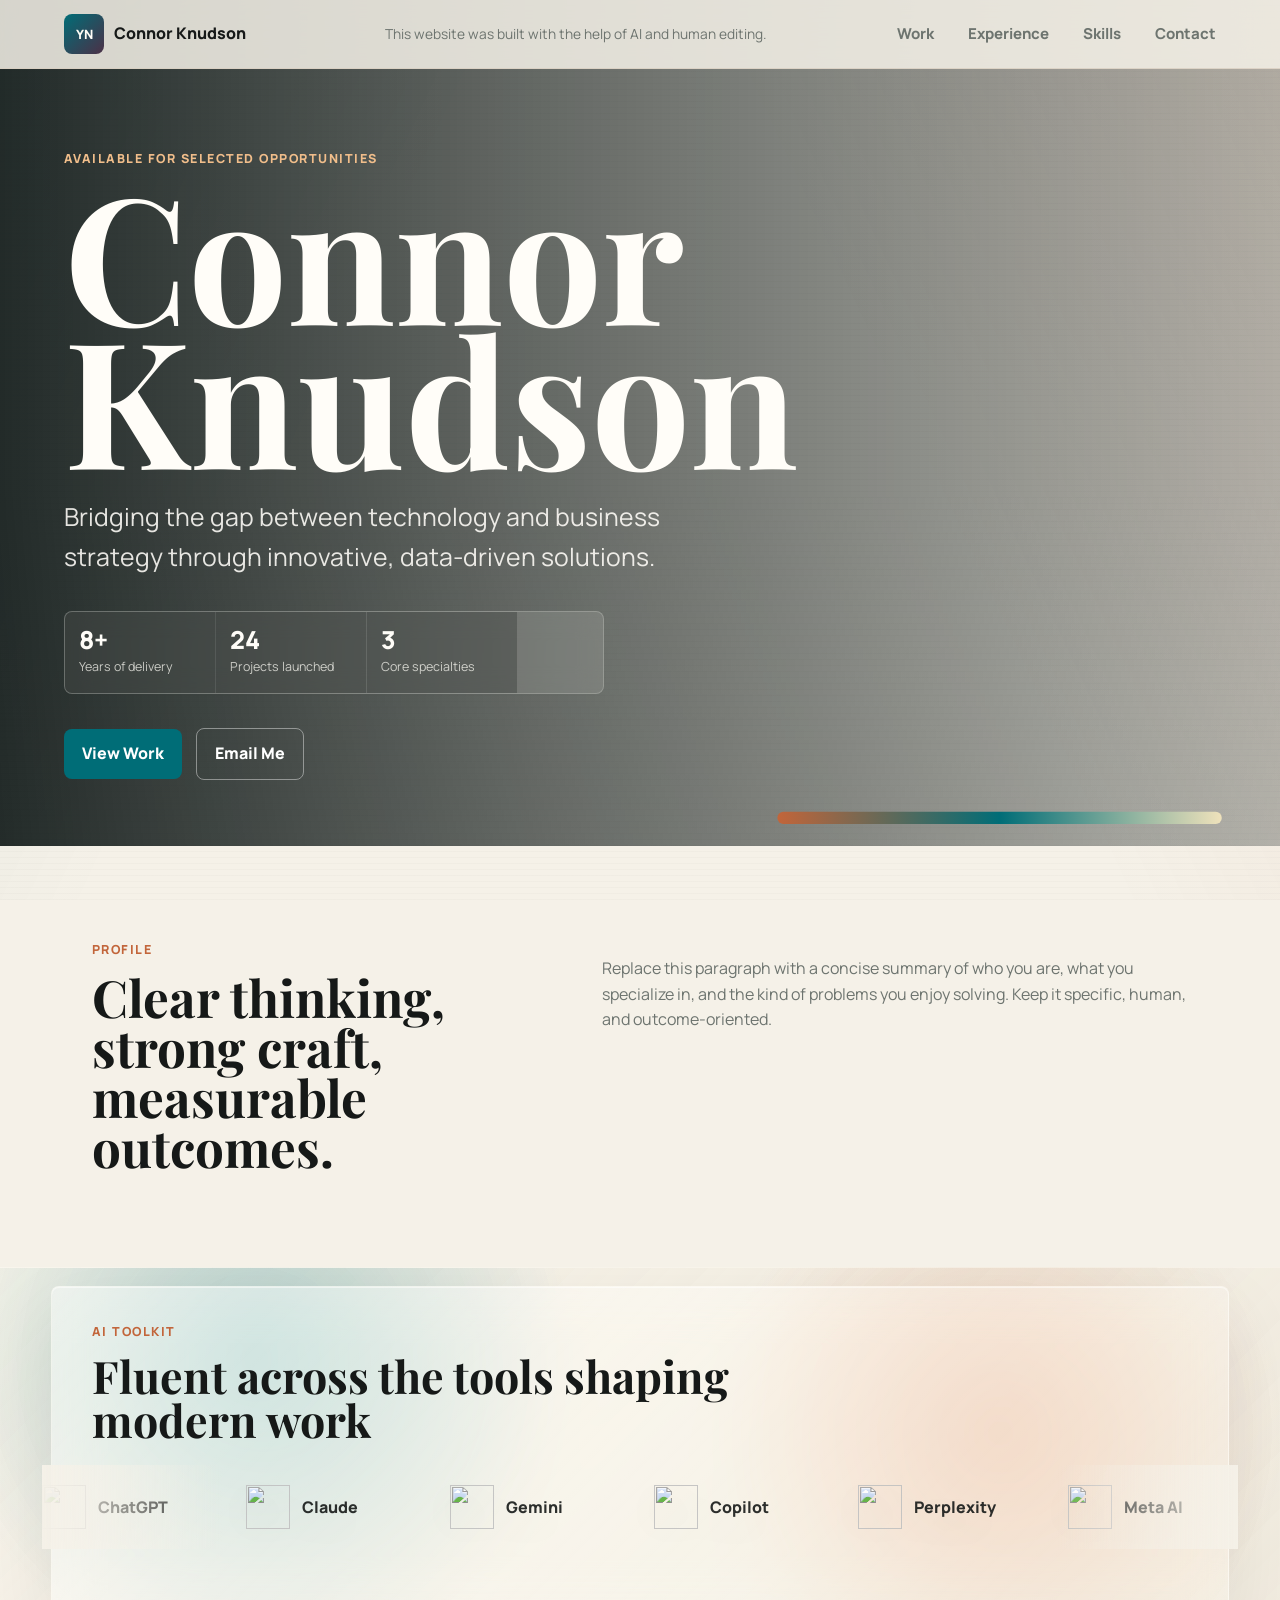
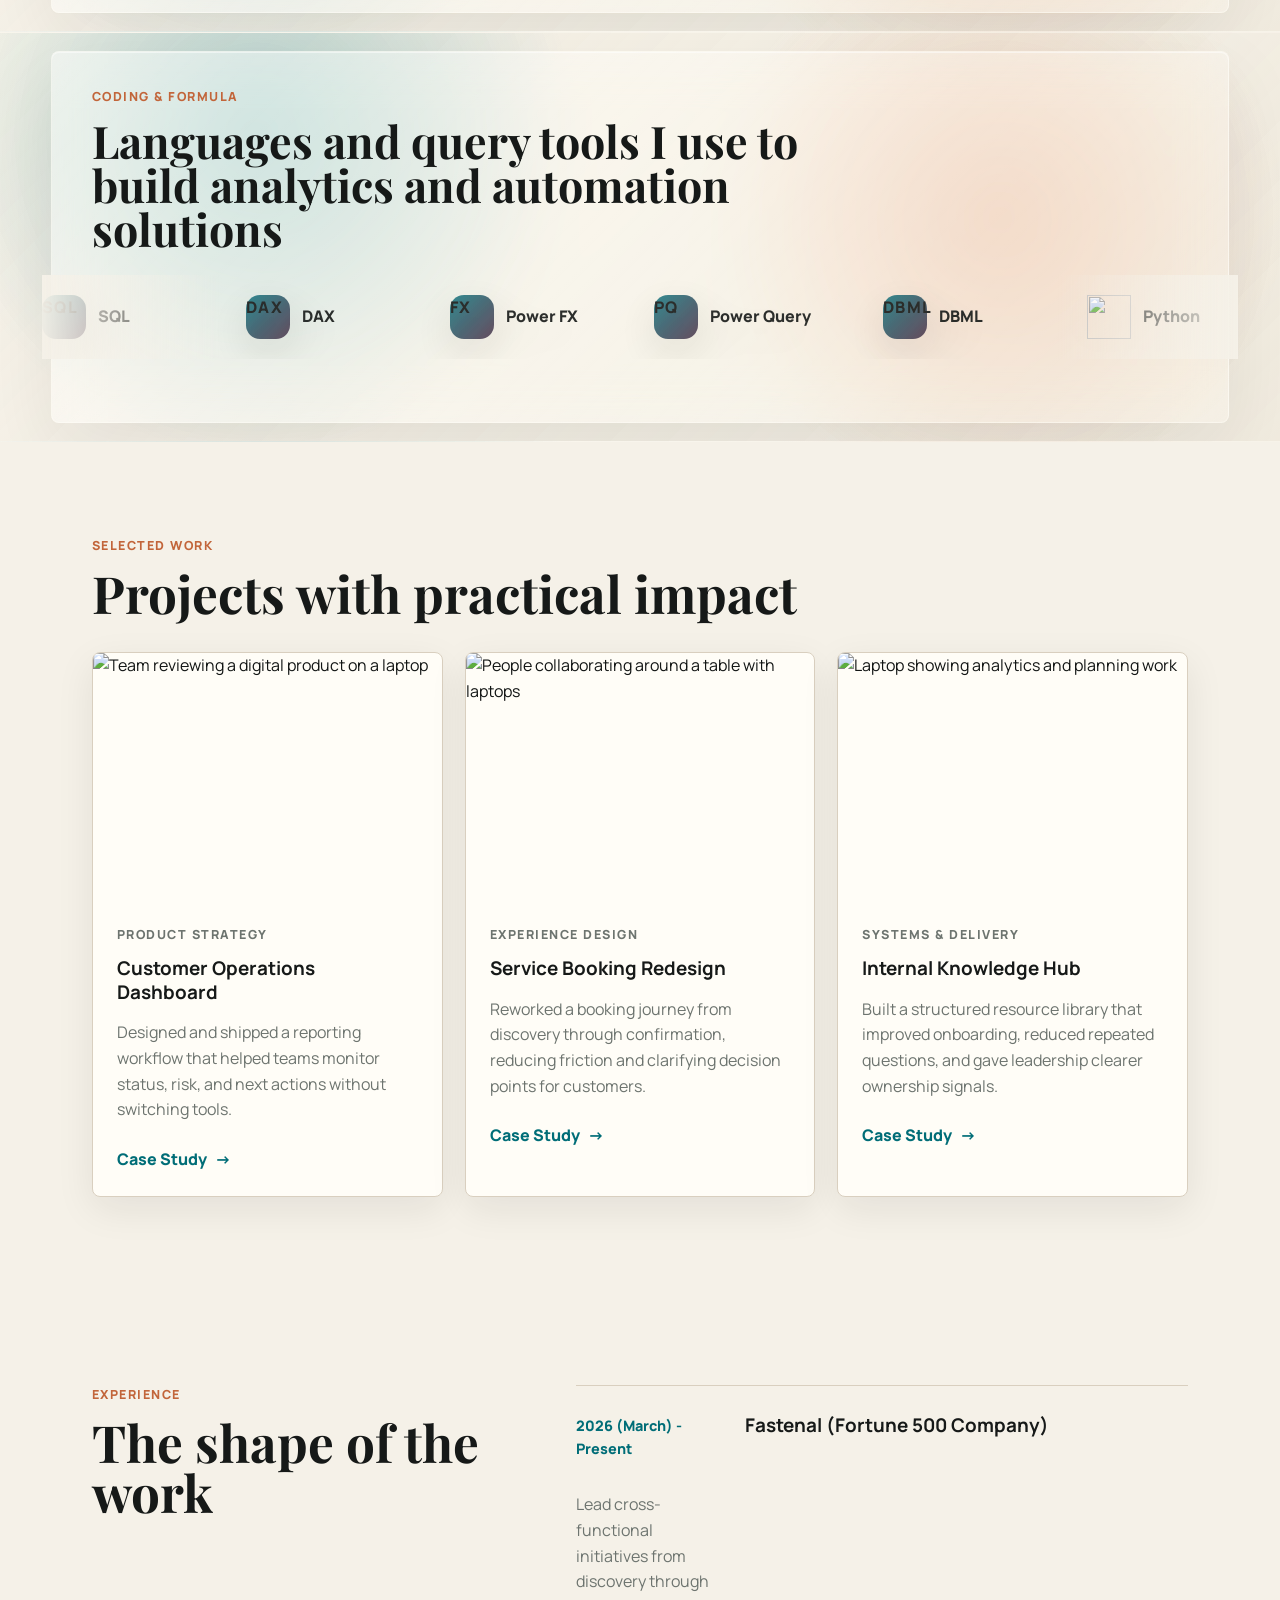
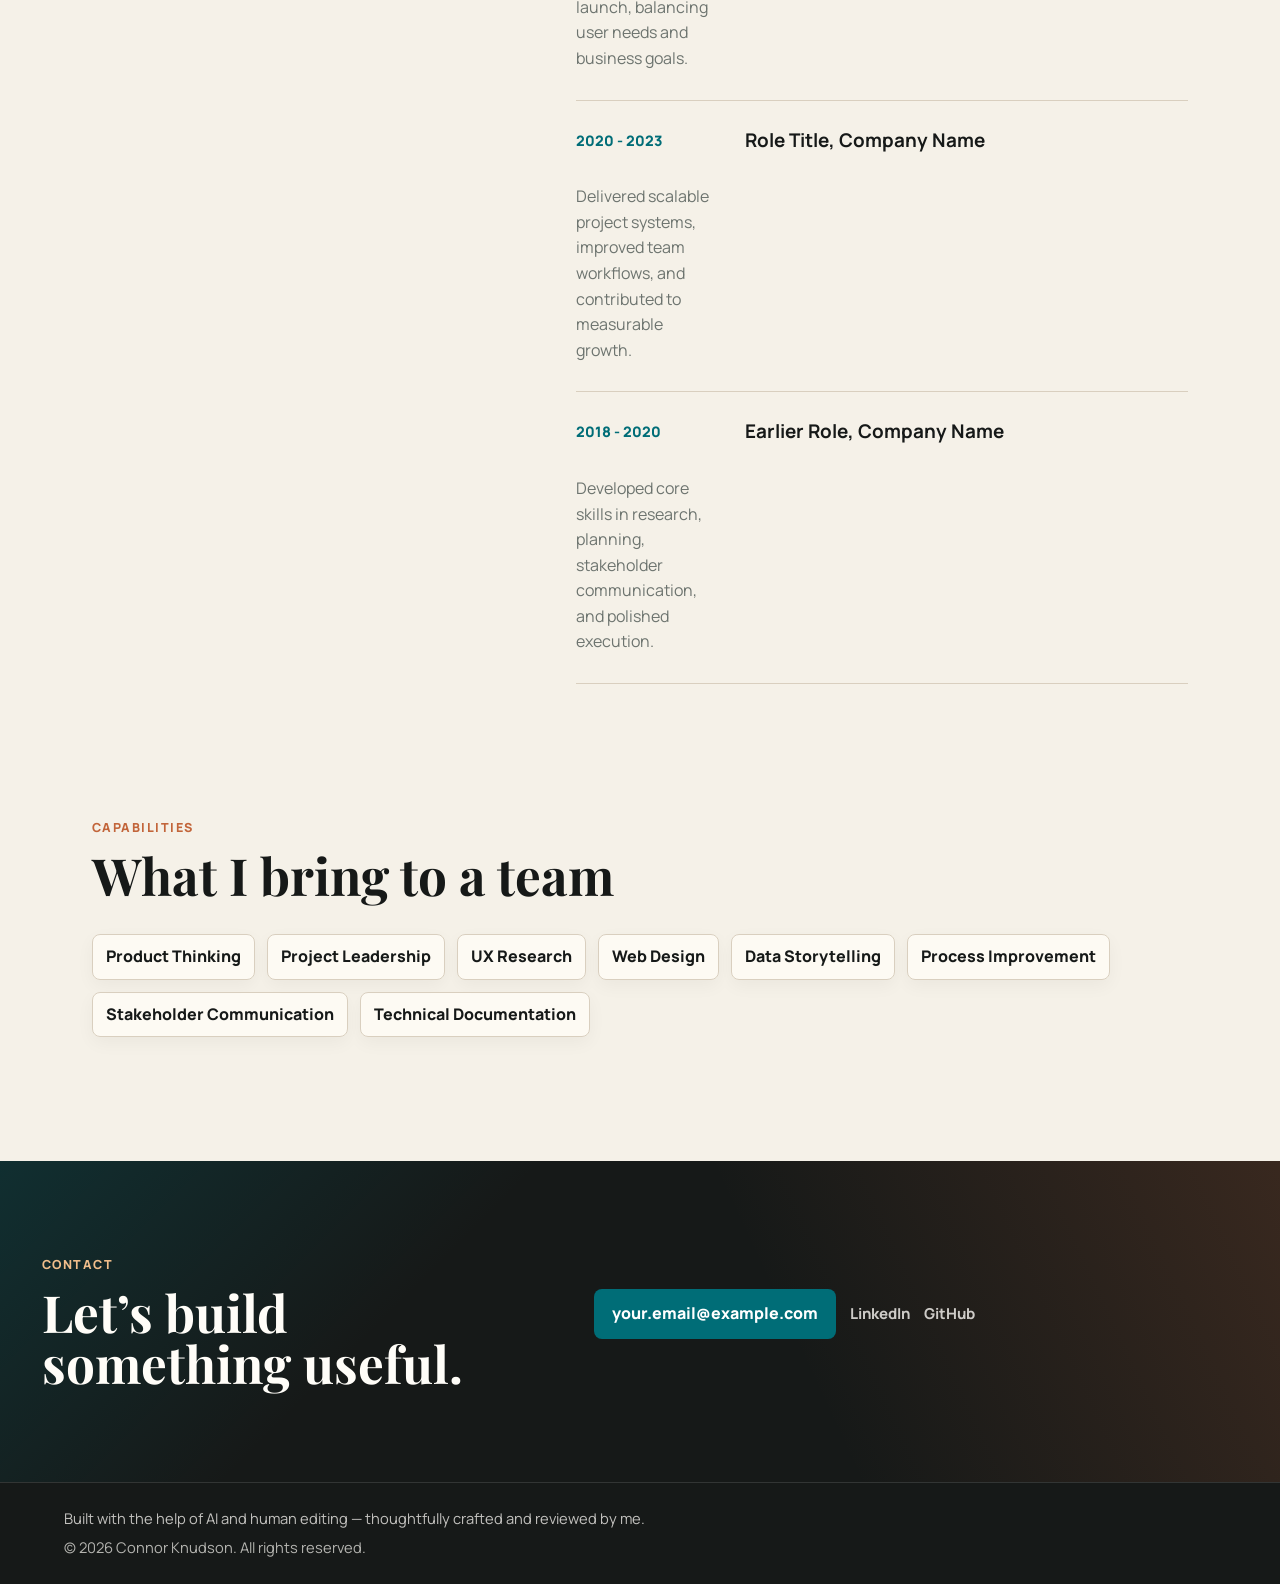
==== commit 9867b53c: "Add header note: this website was built with the help of AI and human editing\n\nCo-authored-by: Cop" ====
--- a/index.html
+++ b/index.html
@@ -24,6 +24,8 @@
         <span>Connor Knudson</span>
       </a>
 
+      <div class="header-built-with">This website was built with the help of AI and human editing.</div>
+
       <button class="nav-toggle" type="button" aria-expanded="false" aria-controls="site-nav">
         <span></span>
         <span></span>
--- a/styles.css
+++ b/styles.css
@@ -74,6 +74,20 @@
   background: rgba(245, 241, 232, 0.86);
   border-bottom: 1px solid rgba(217, 207, 191, 0.78);
   backdrop-filter: blur(20px) saturate(1.15);
+}
+
+.header-built-with {
+  font-size: 0.86rem;
+  color: var(--muted);
+  margin-left: 8px;
+  align-self: center;
+  white-space: nowrap;
+}
+
+@media (max-width: 620px) {
+  .header-built-with {
+    display: none;
+  }
 }
 
 .brand {
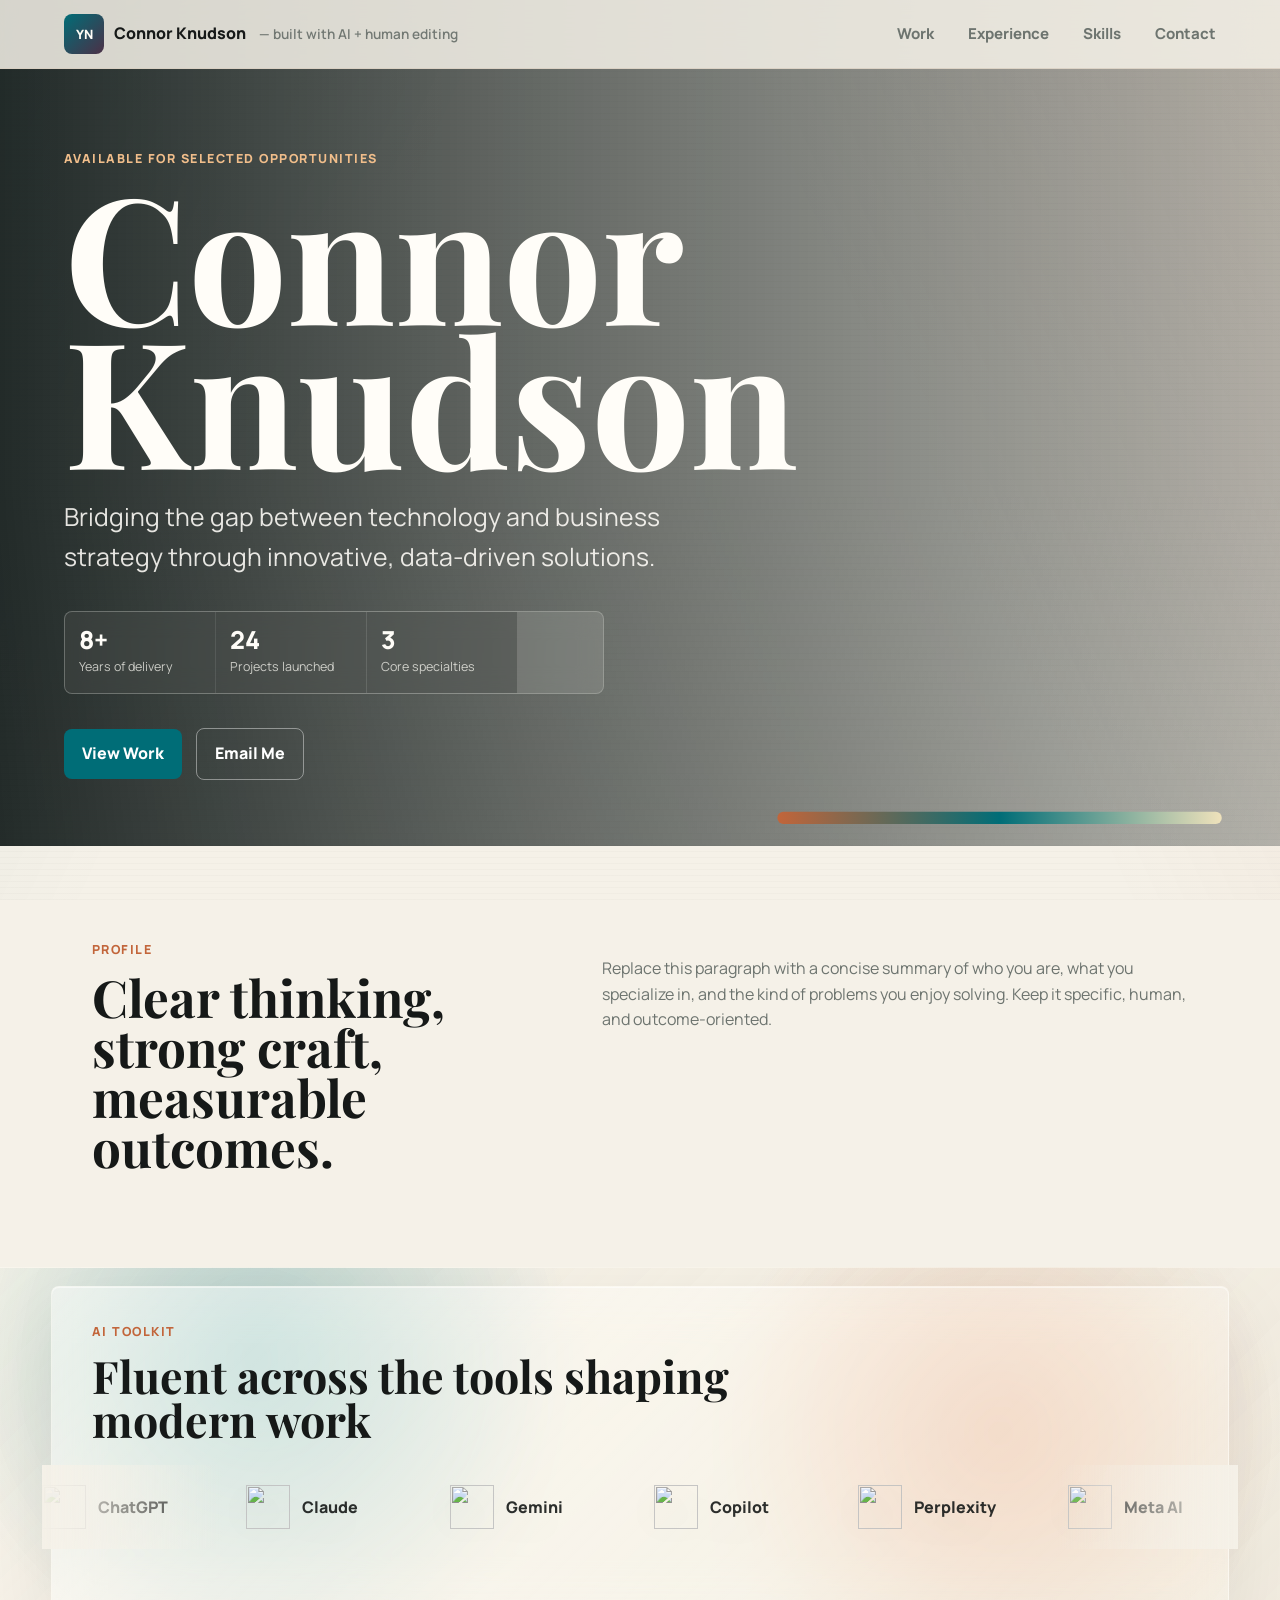
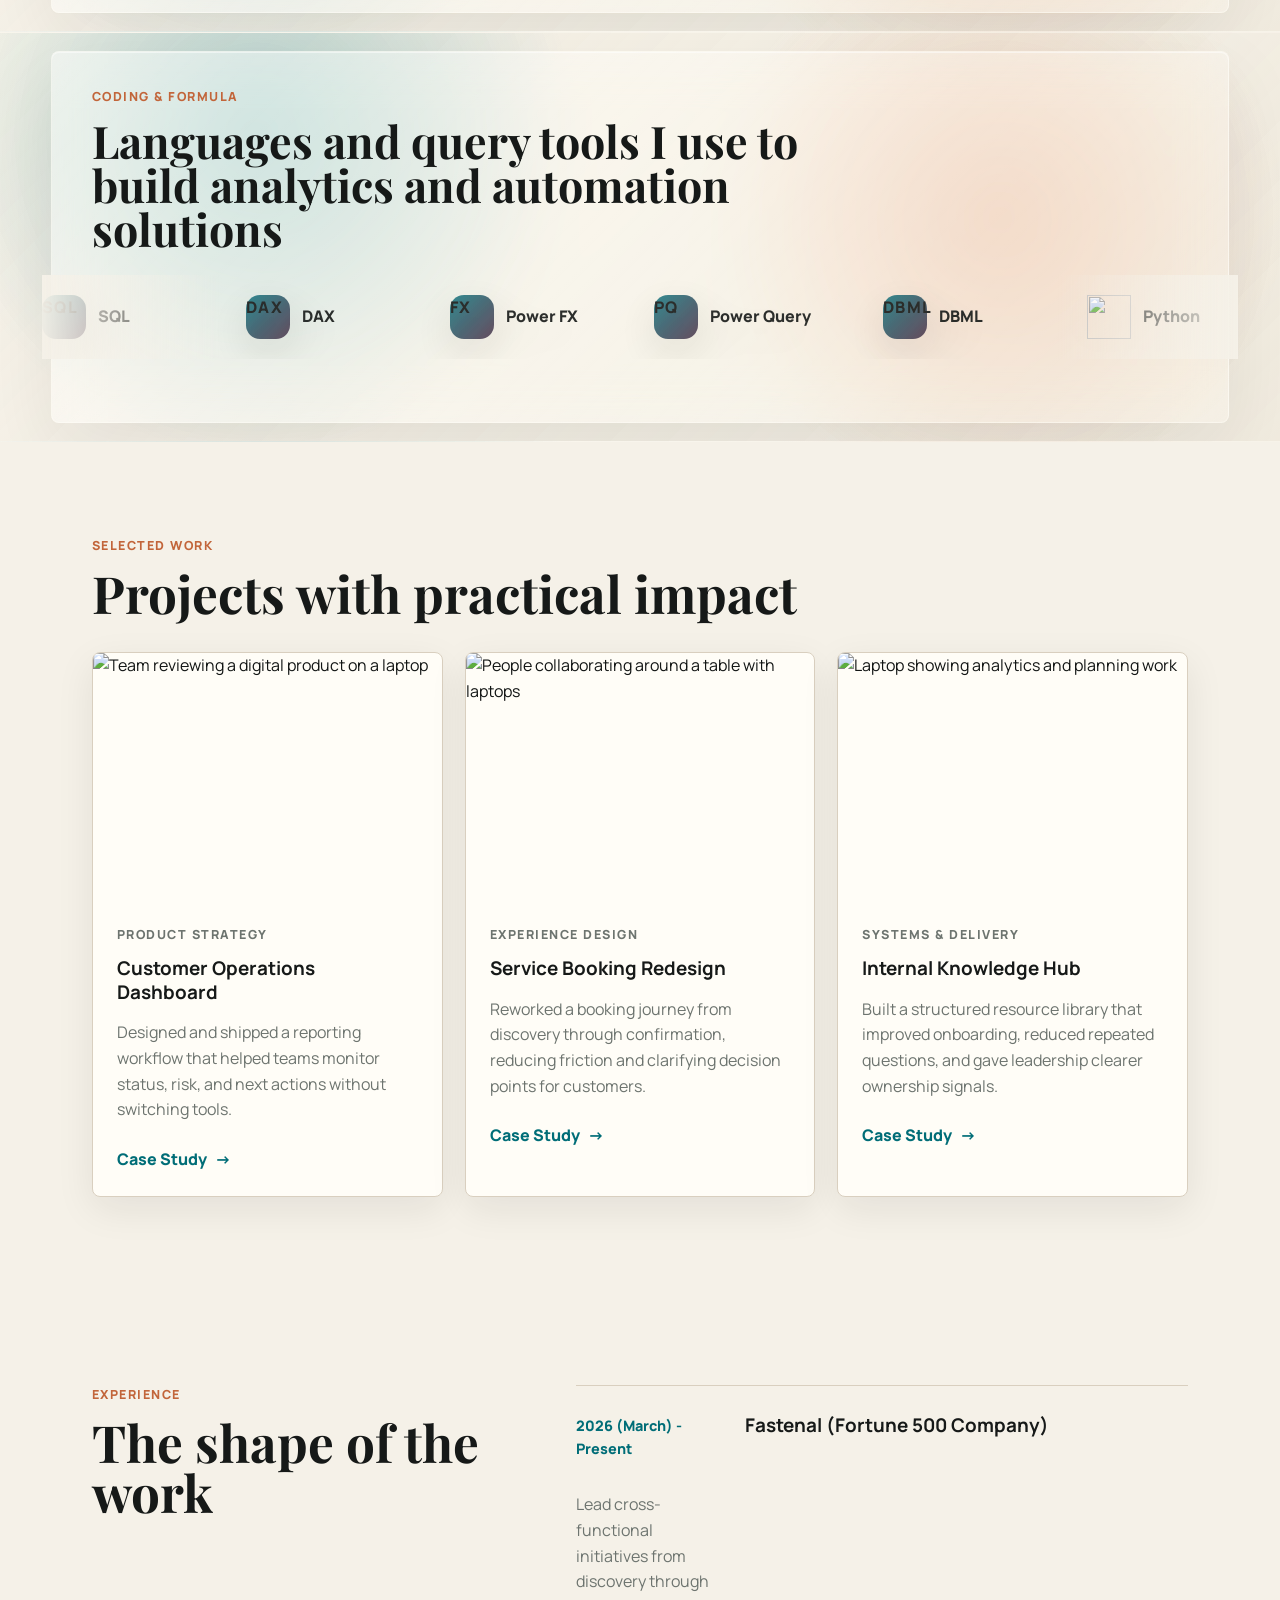
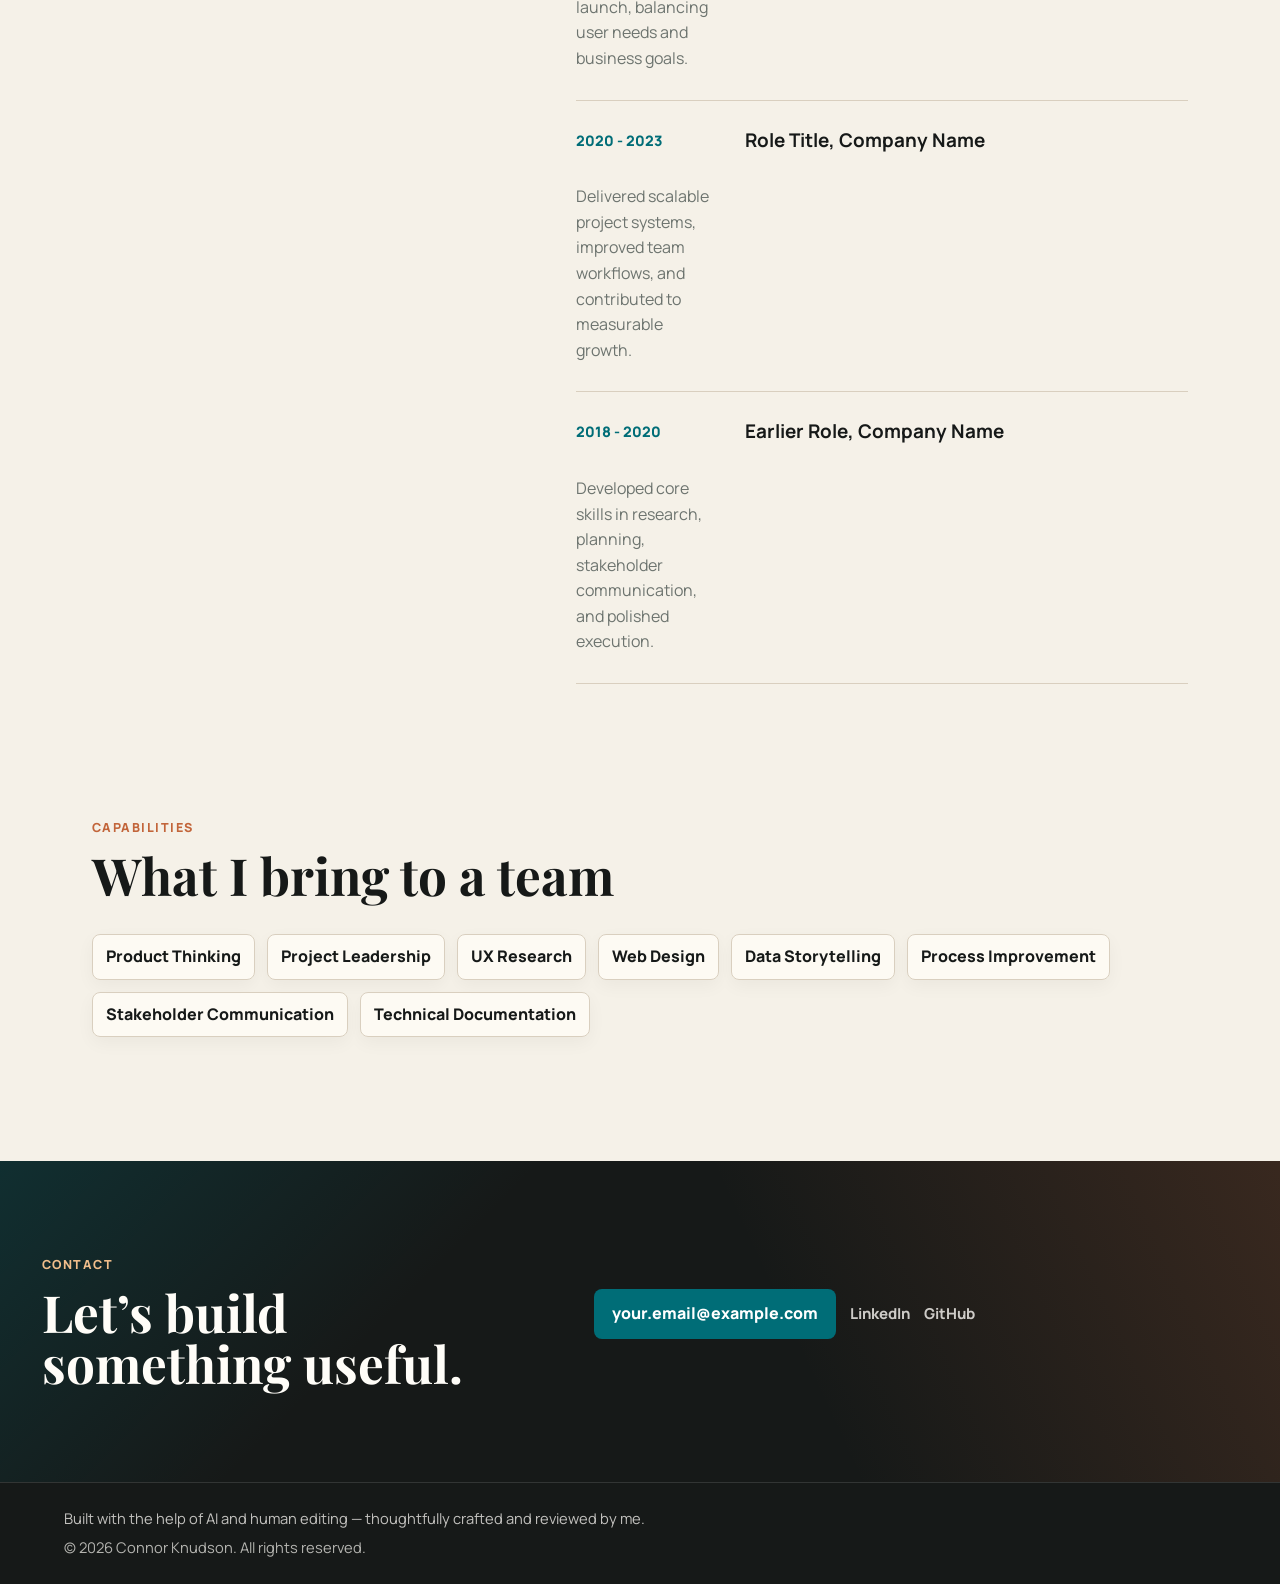
==== commit e901e0f4: "Make AI attribution visible in brand: add inline brand subtitle (desktop) and accessible fallback" ====
--- a/index.html
+++ b/index.html
@@ -21,10 +21,14 @@
     <header class="site-header" data-header>
       <a class="brand" href="#top" aria-label="Go to homepage">
         <span class="brand-mark">YN</span>
-        <span>Connor Knudson</span>
+        <span>
+          Connor Knudson
+          <span class="brand-sub">— built with AI + human editing</span>
+        </span>
       </a>
 
-      <div class="header-built-with">This website was built with the help of AI and human editing.</div>
+      <!-- kept for screen-reader and small devices fallback; visually hidden on desktop -->
+      <div class="header-built-with sr-only">This website was built with the help of AI and human editing.</div>
 
       <button class="nav-toggle" type="button" aria-expanded="false" aria-controls="site-nav">
         <span></span>
--- a/styles.css
+++ b/styles.css
@@ -84,9 +84,23 @@
   white-space: nowrap;
 }
 
+.brand-sub {
+  display: inline-block;
+  margin-left: 10px;
+  font-size: 0.85rem;
+  font-weight: 600;
+  color: var(--muted);
+  opacity: 0.95;
+  white-space: nowrap;
+}
+
+@media (max-width: 900px) {
+  .brand-sub { display: none; }
+}
+
 @media (max-width: 620px) {
   .header-built-with {
-    display: none;
+    display: block; /* sr-only fallback will keep it accessible when hidden visually */
   }
 }
 
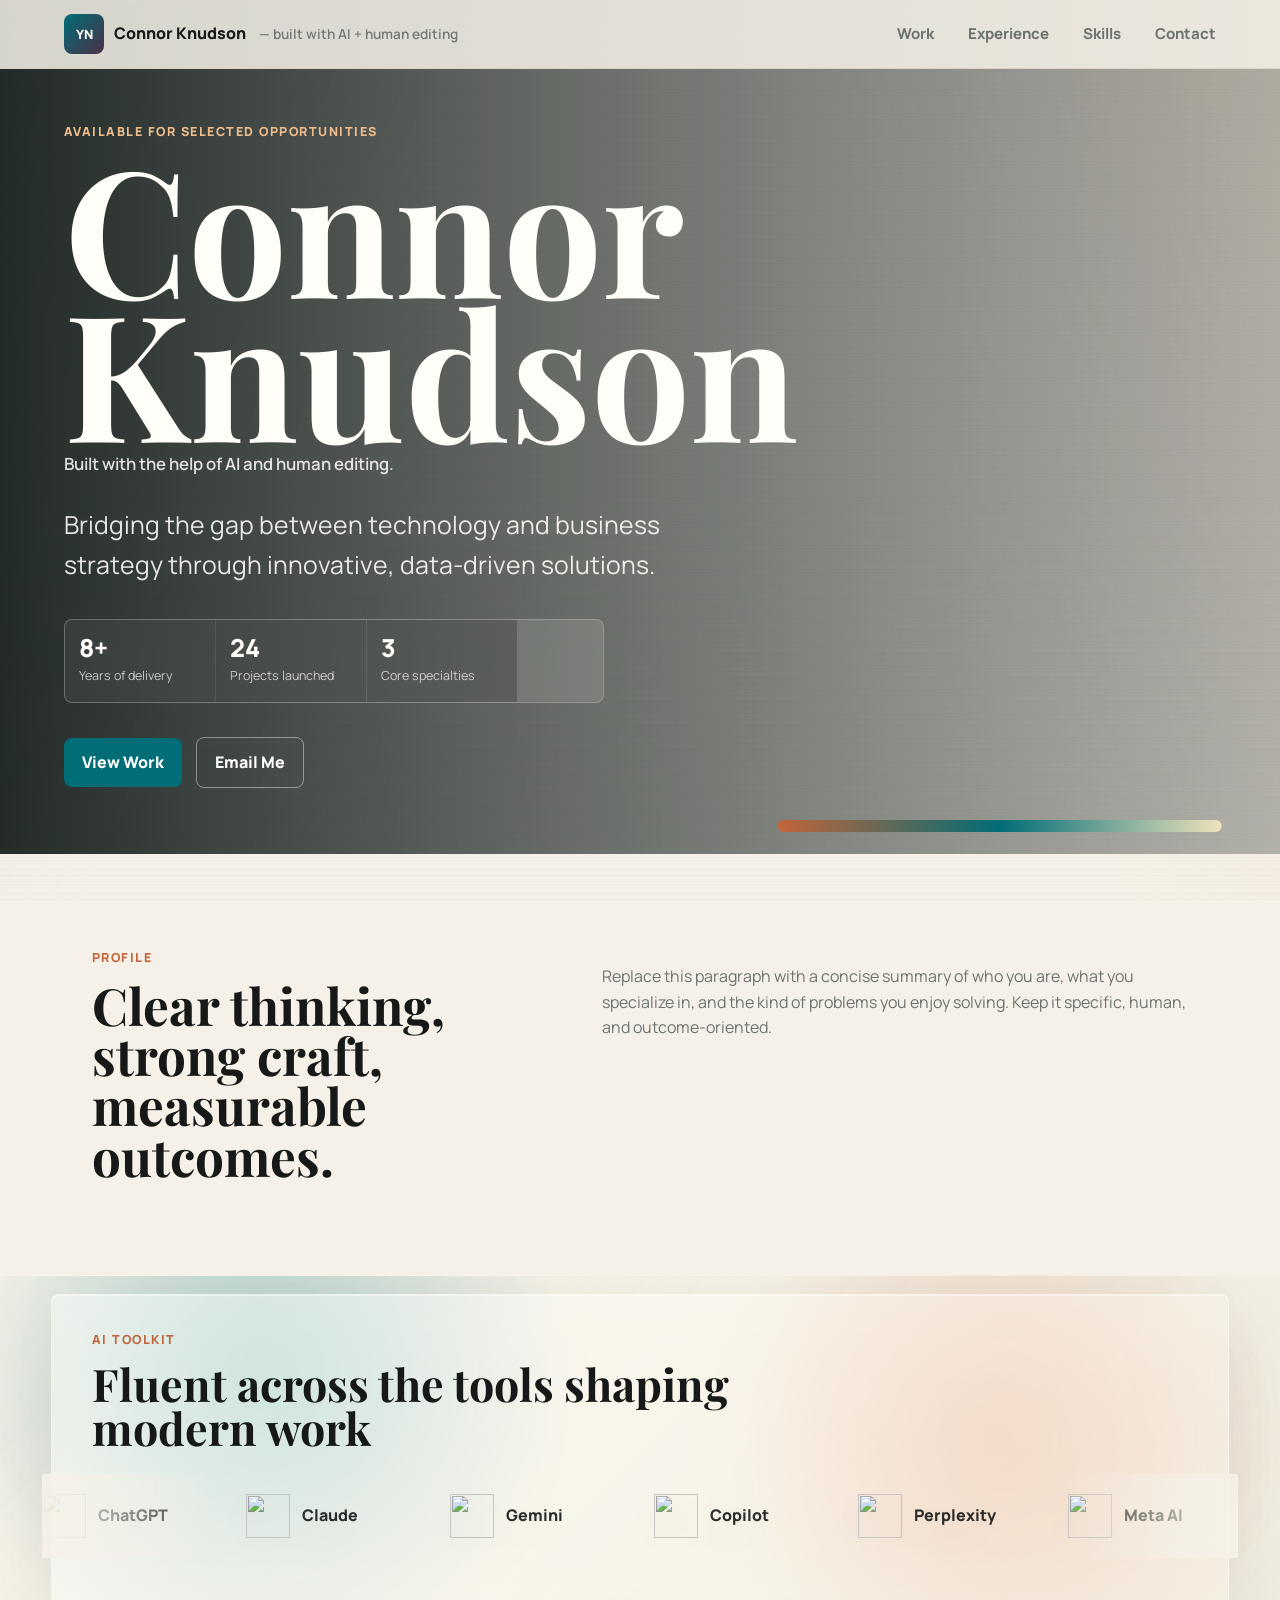
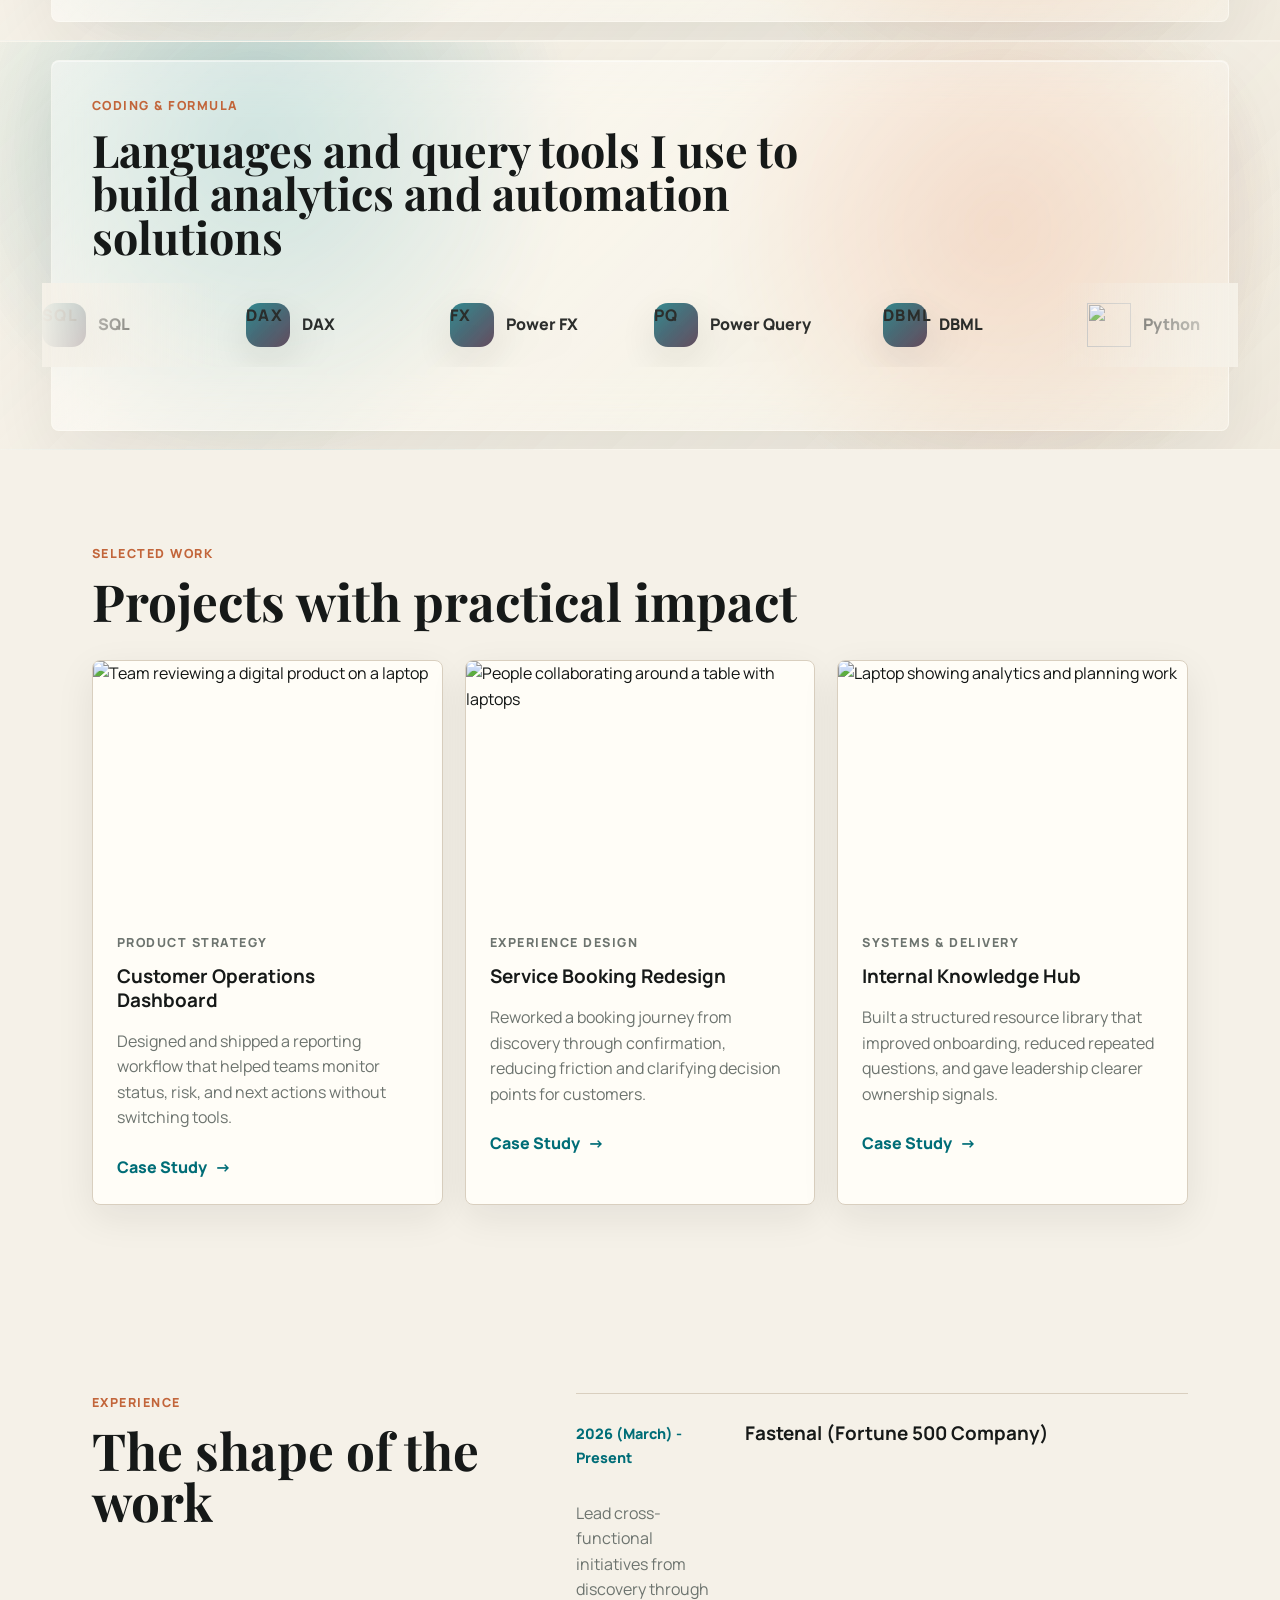
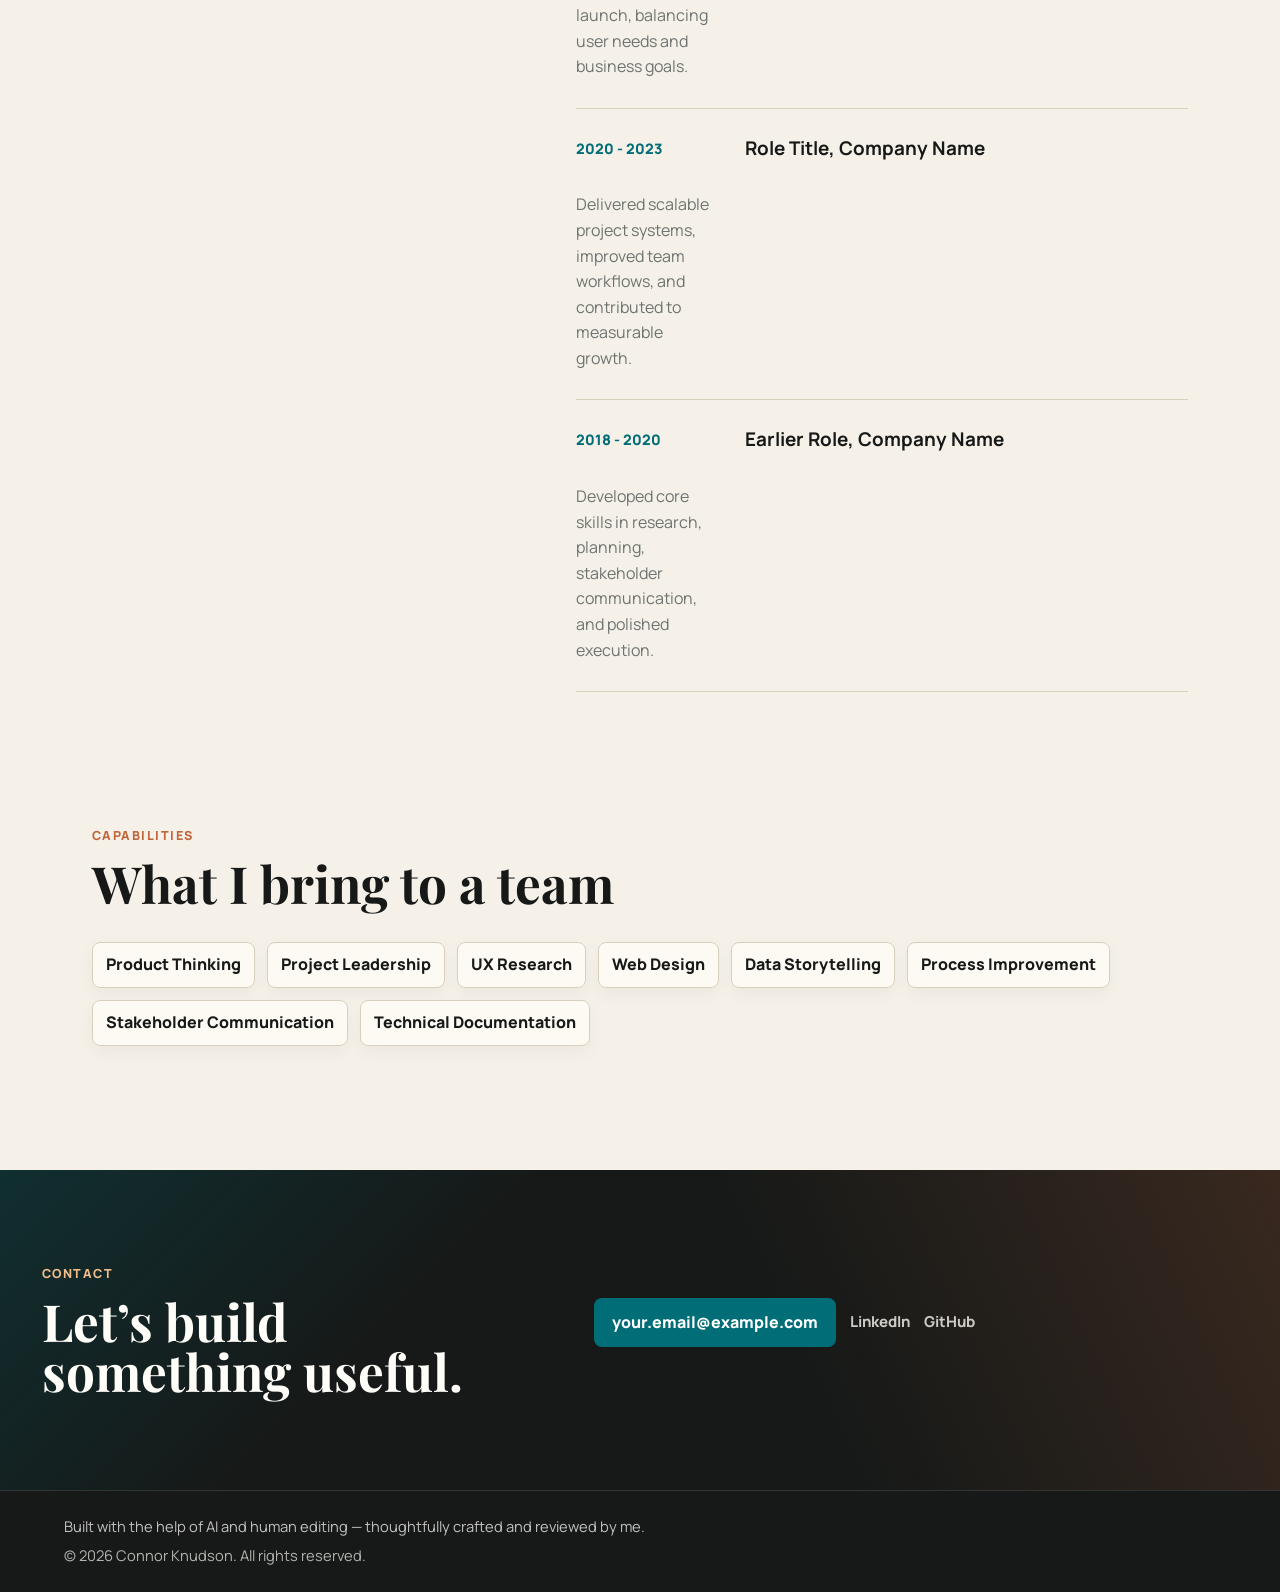
==== commit f8045646: "Add visible AI attribution under hero name (Built with AI + human editing)" ====
--- a/index.html
+++ b/index.html
@@ -51,6 +51,7 @@
         <div class="hero-content">
           <p class="eyebrow">Available for selected opportunities</p>
           <h1 id="hero-title">Connor Knudson</h1>
+          <p class="name-attribution">Built with the help of AI and human editing.</p>
           <p class="hero-subtitle">
             Bridging the gap between technology and business strategy through innovative, data-driven solutions.
           </p>
--- a/styles.css
+++ b/styles.css
@@ -233,6 +233,20 @@
   margin: 28px 0 0;
   color: rgba(255, 253, 248, 0.88);
   font-size: clamp(1.15rem, 2.3vw, 1.55rem);
+}
+
+.name-attribution {
+  margin: 8px 0 0;
+  color: rgba(255, 253, 248, 0.9);
+  font-size: clamp(0.95rem, 1.6vw, 1.05rem);
+  font-weight: 600;
+  opacity: 0.95;
+}
+
+@media (max-width: 620px) {
+  .name-attribution {
+    font-size: 0.92rem;
+  }
 }
 
 .hero-stats {
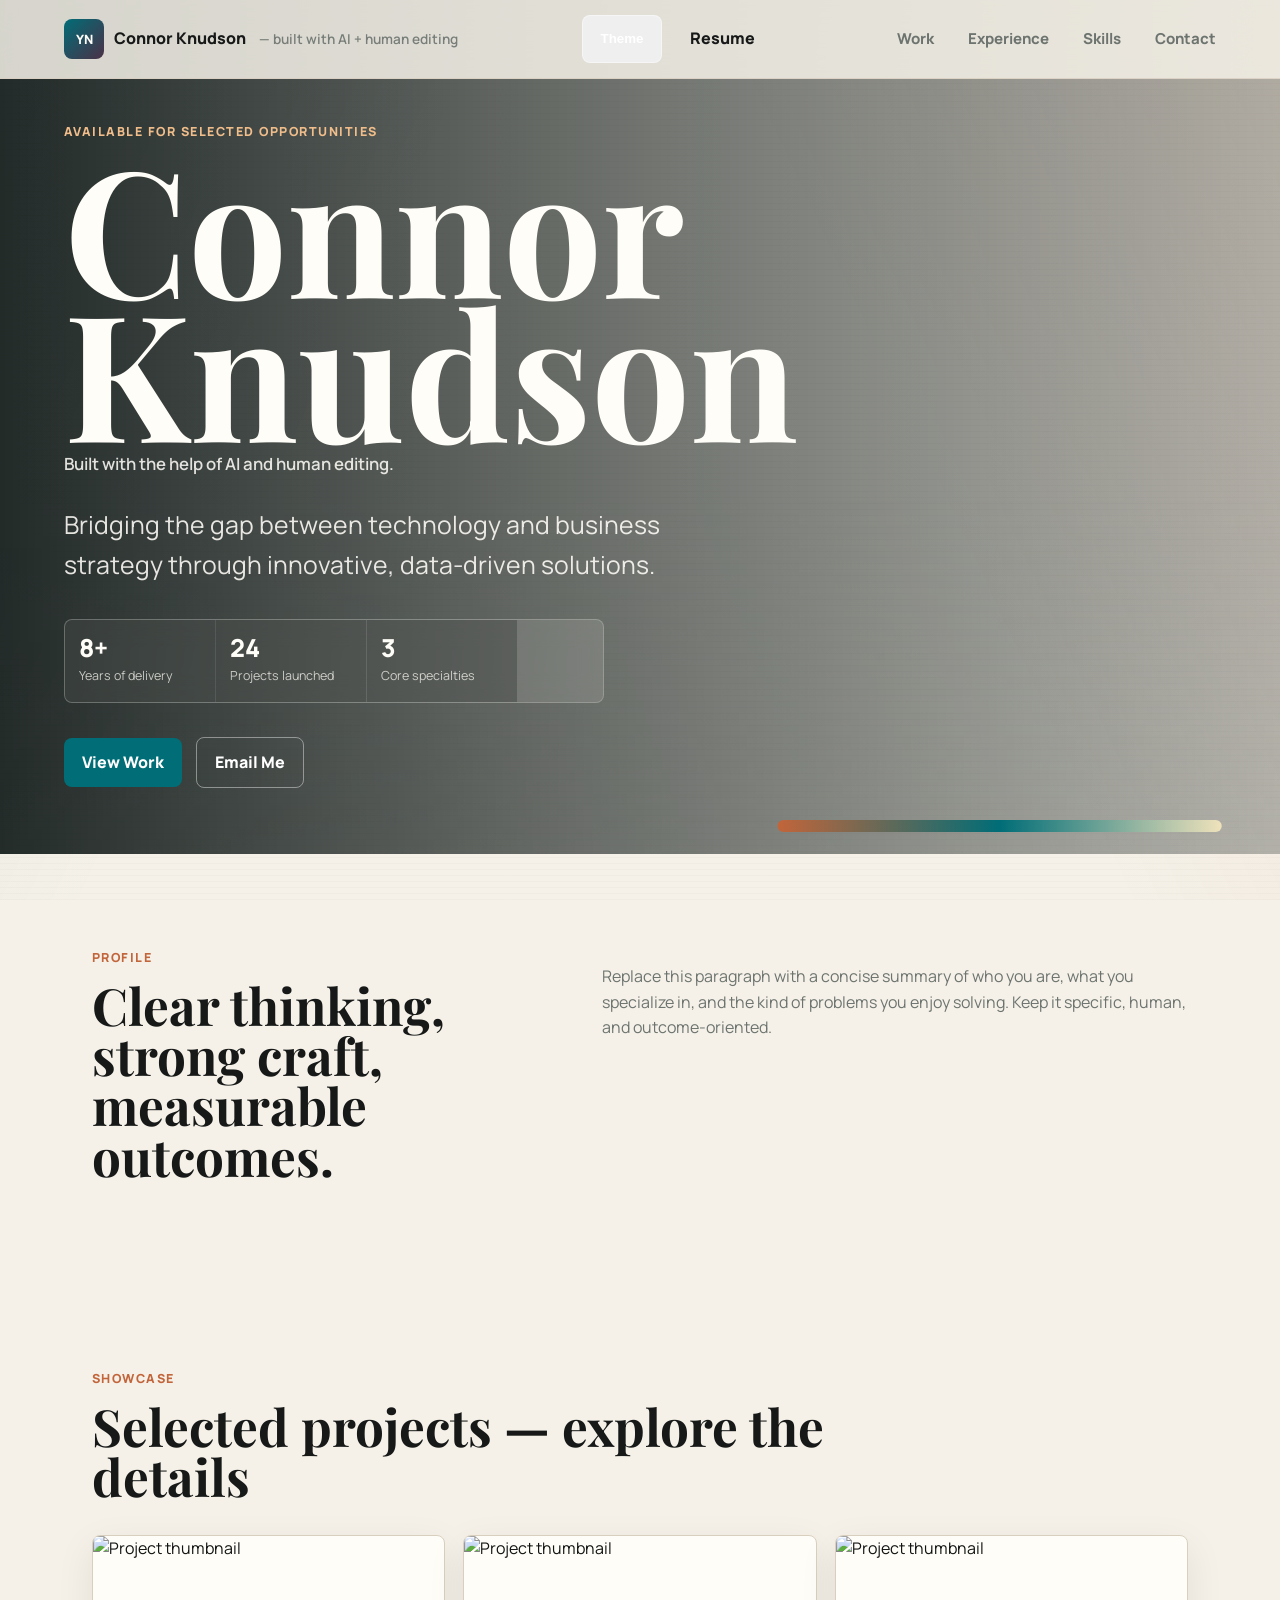
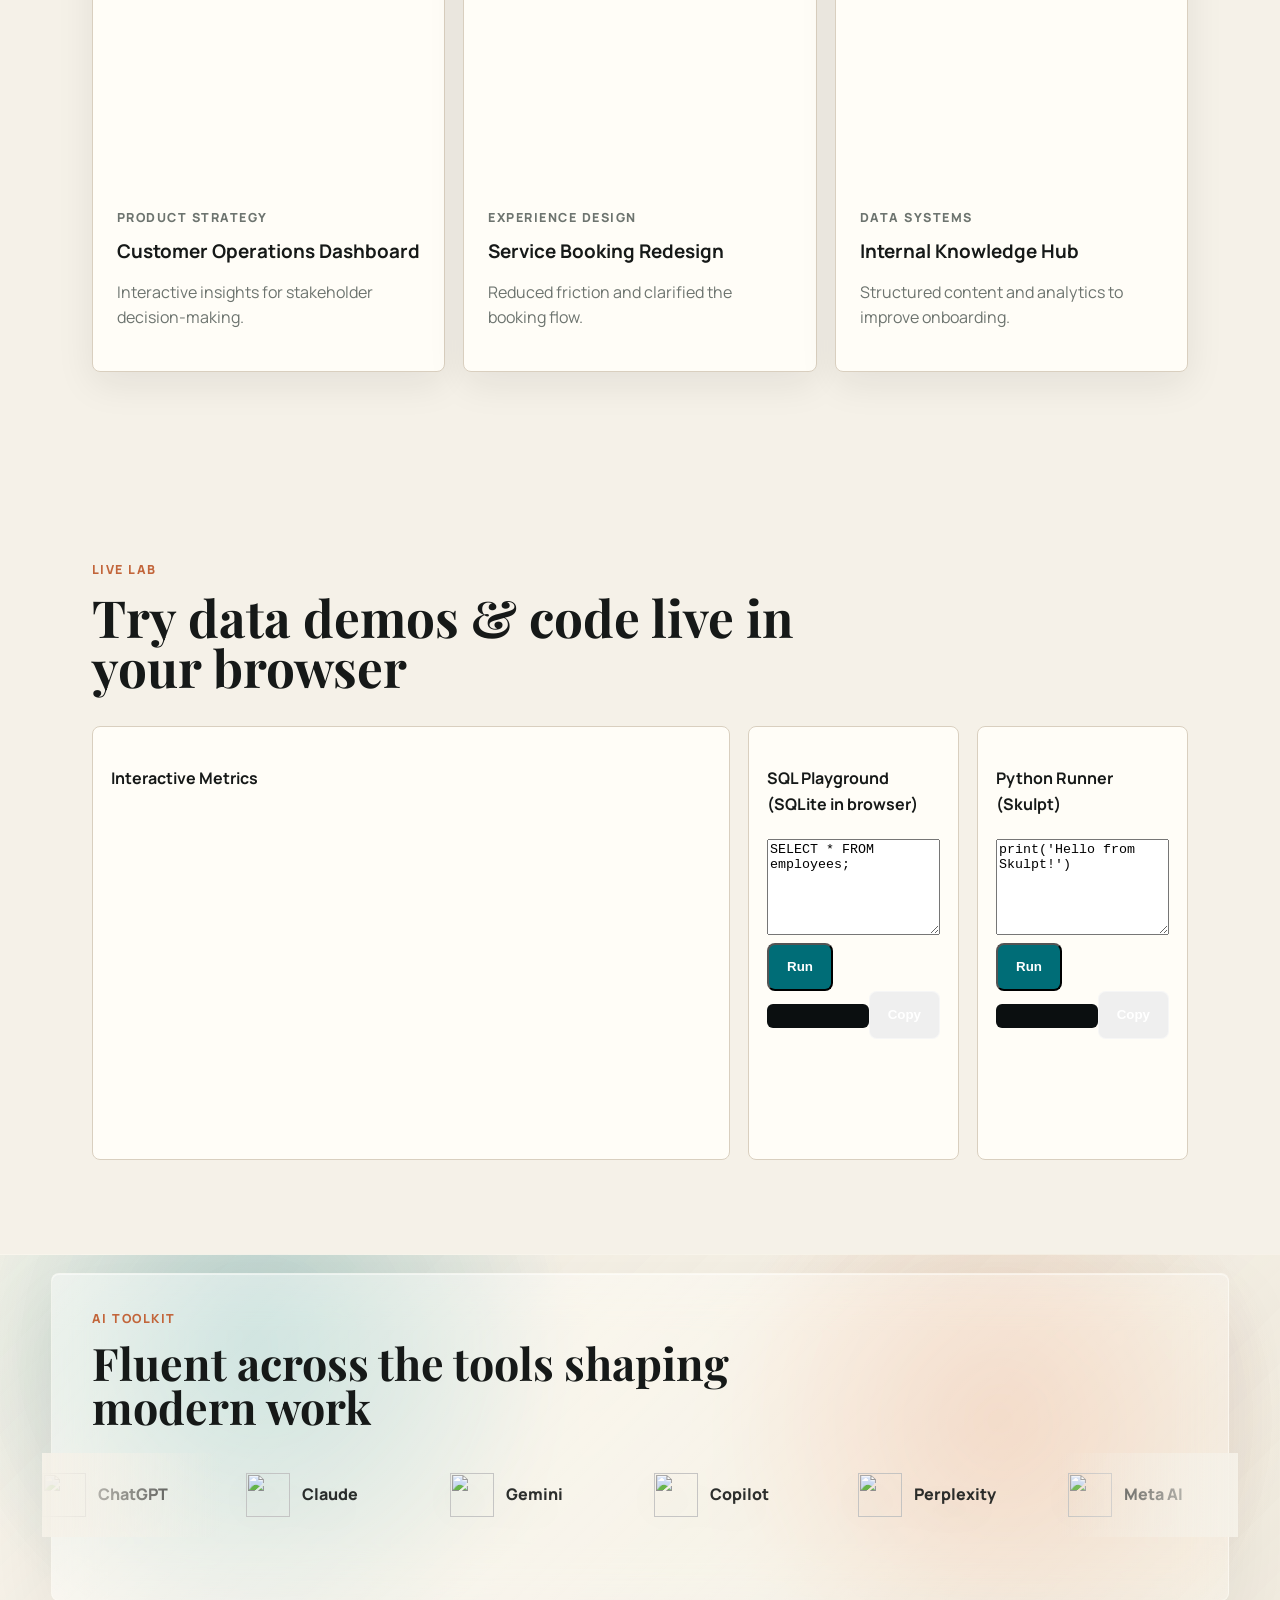
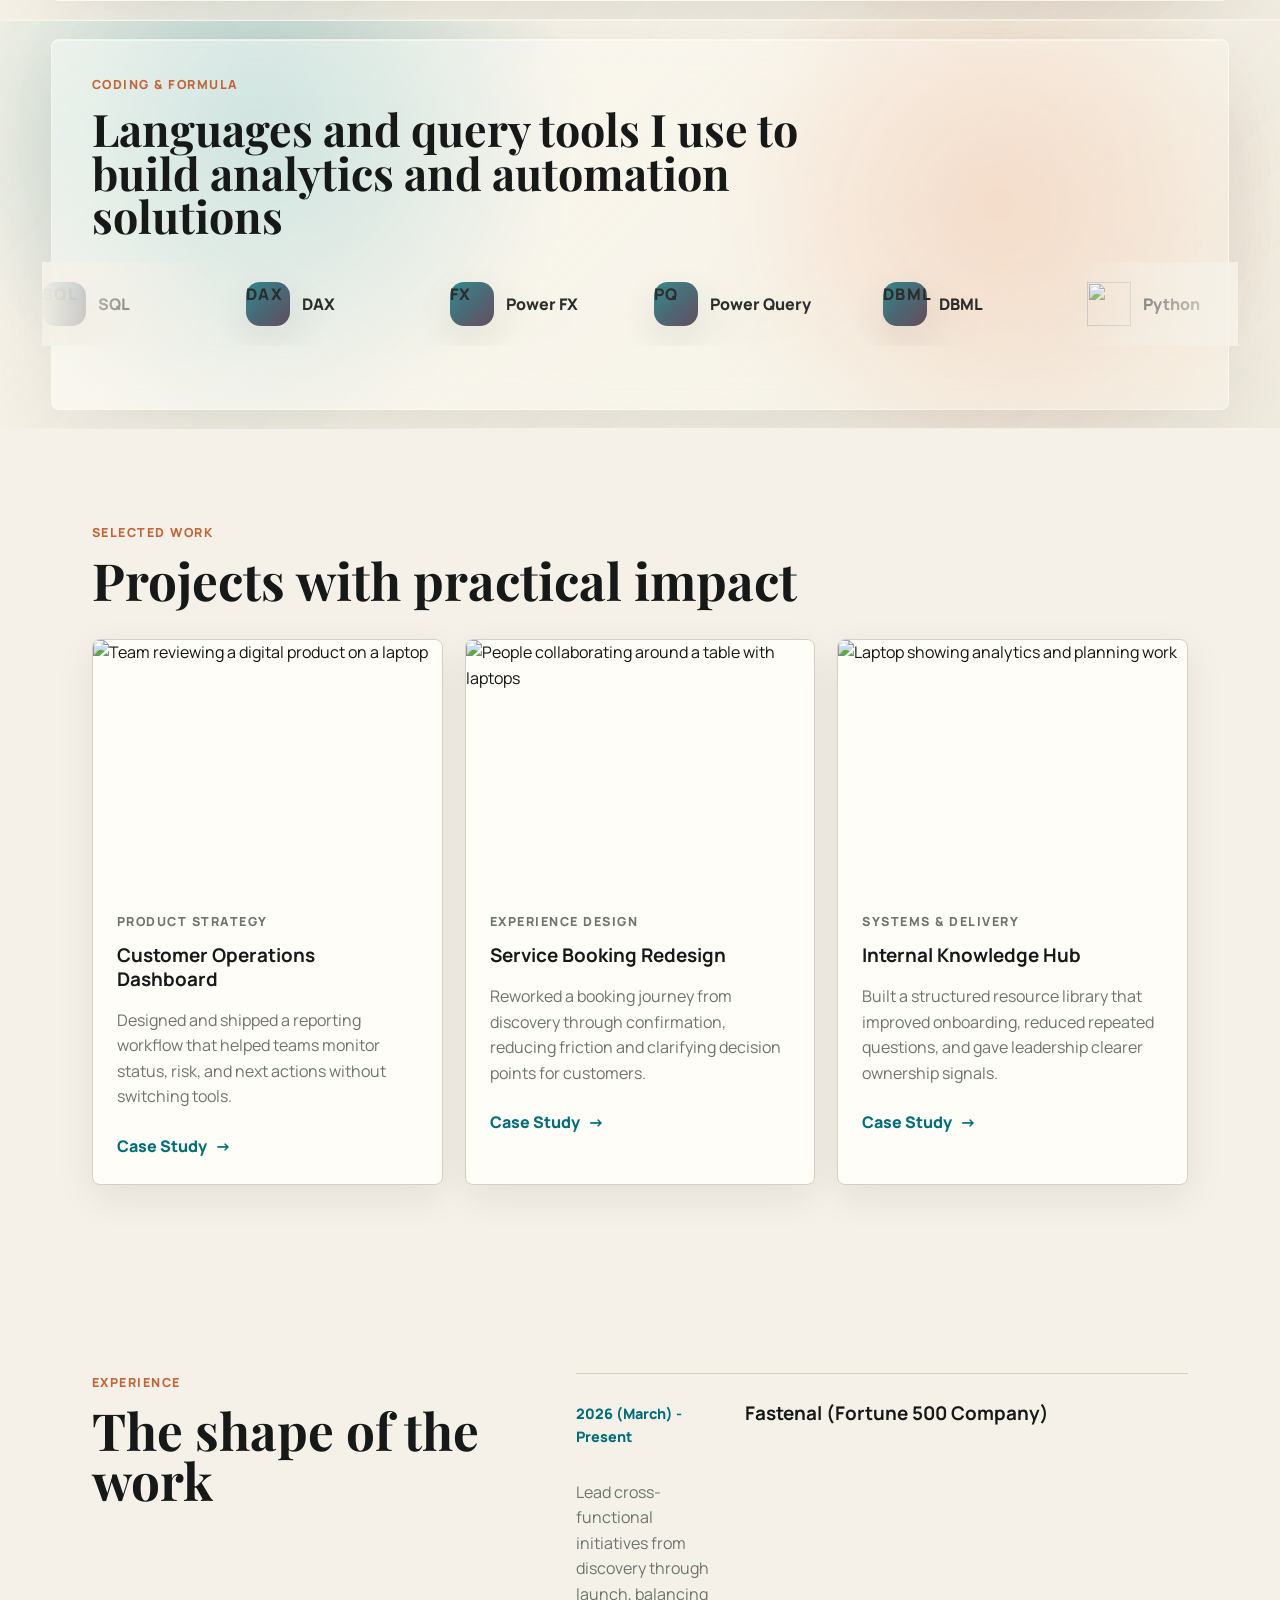
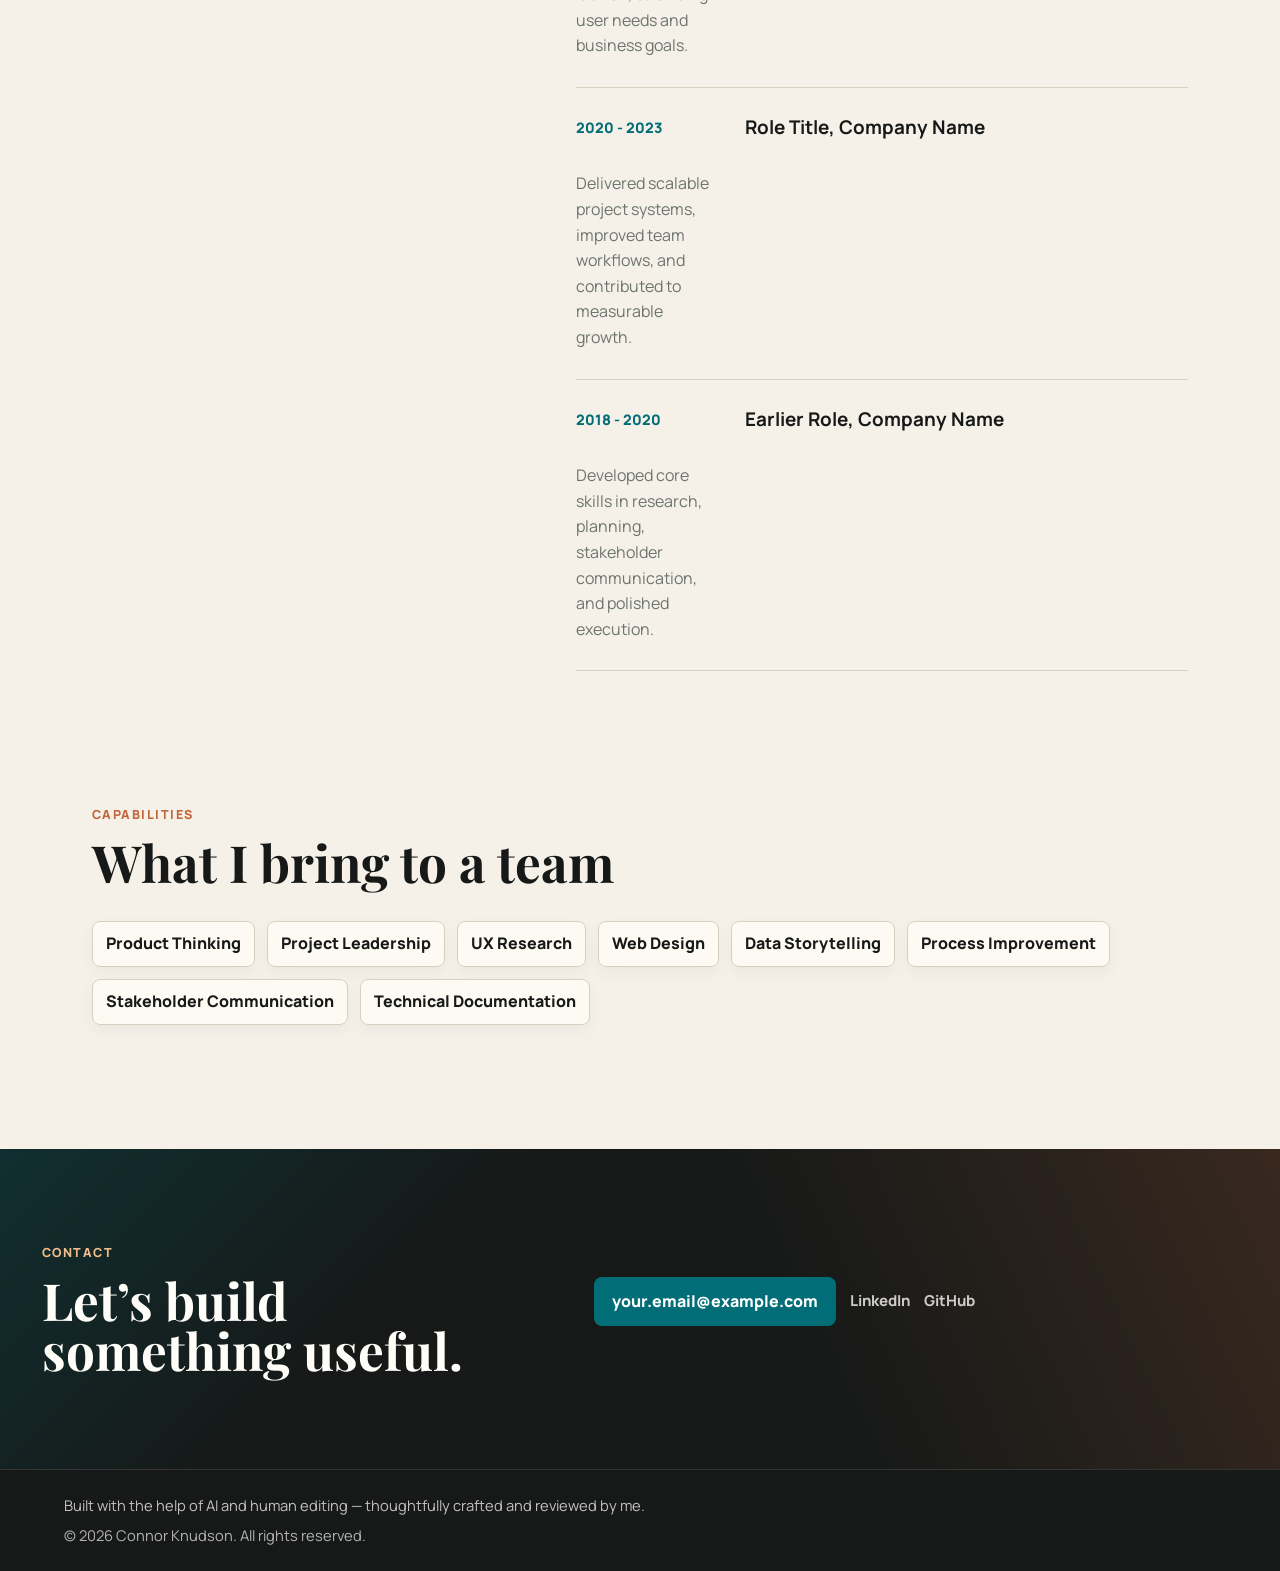
==== commit f67e97d8: "Add Live Lab (Chart.js, sql.js, Skulpt), interactive showcase modals, theme toggle, and resume page" ====
--- a/index.html
+++ b/index.html
@@ -27,6 +27,11 @@
         </span>
       </a>
 
+      <div class="header-actions">
+        <button id="theme-toggle" class="button secondary" aria-pressed="false" title="Toggle dark mode">Theme</button>
+        <a class="button" href="resume.html" target="_blank" rel="noopener">Resume</a>
+      </div>
+
       <!-- kept for screen-reader and small devices fallback; visually hidden on desktop -->
       <div class="header-built-with sr-only">This website was built with the help of AI and human editing.</div>
 
@@ -87,6 +92,101 @@
         </p>
       </section>
 
+      <!-- Showcase: interactive project cards that open rich case-study modals -->
+      <section class="section" id="showcase" aria-labelledby="showcase-title">
+        <div class="section-heading">
+          <p class="section-kicker">Showcase</p>
+          <h2 id="showcase-title">Selected projects — explore the details</h2>
+        </div>
+
+        <div class="project-grid">
+          <article class="project-card" data-modal-target="#case-1">
+            <img src="https://images.unsplash.com/photo-1551434678-e076c223a692?auto=format&fit=crop&w=1200&q=80" alt="Project thumbnail" />
+            <div class="project-body">
+              <p class="project-type">Product Strategy</p>
+              <h3>Customer Operations Dashboard</h3>
+              <p>Interactive insights for stakeholder decision-making.</p>
+            </div>
+          </article>
+
+          <article class="project-card" data-modal-target="#case-2">
+            <img src="https://images.unsplash.com/photo-1553877522-43269d4ea984?auto=format&fit=crop&w=1200&q=80" alt="Project thumbnail" />
+            <div class="project-body">
+              <p class="project-type">Experience Design</p>
+              <h3>Service Booking Redesign</h3>
+              <p>Reduced friction and clarified the booking flow.</p>
+            </div>
+          </article>
+
+          <article class="project-card" data-modal-target="#case-3">
+            <img src="https://images.unsplash.com/photo-1516321318423-f06f85e504b3?auto=format&fit=crop&w=1200&q=80" alt="Project thumbnail" />
+            <div class="project-body">
+              <p class="project-type">Data Systems</p>
+              <h3>Internal Knowledge Hub</h3>
+              <p>Structured content and analytics to improve onboarding.</p>
+            </div>
+          </article>
+        </div>
+      </section>
+
+      <!-- Modals for case studies -->
+      <div class="modal" id="case-1" aria-hidden="true">
+        <div class="modal-body">
+          <button class="modal-close" data-close>&times;</button>
+          <h3>Customer Operations Dashboard</h3>
+          <p class="muted">Product Strategy • Systems</p>
+          <p>Built an interactive dashboard that combined operations data, SLA alerts, and a playbook for next actions. The solution reduced time-to-resolution and centralized status reporting across teams.</p>
+          <p><strong>Tech:</strong> SQL, Python, Power Query</p>
+        </div>
+      </div>
+
+      <div class="modal" id="case-2" aria-hidden="true">
+        <div class="modal-body">
+          <button class="modal-close" data-close>&times;</button>
+          <h3>Service Booking Redesign</h3>
+          <p class="muted">Experience Design</p>
+          <p>Reframed the booking experience to reduce uncertainty and increase completion rates. Delivered prototypes, research artifacts, and implementation-ready specs.</p>
+        </div>
+      </div>
+
+      <div class="modal" id="case-3" aria-hidden="true">
+        <div class="modal-body">
+          <button class="modal-close" data-close>&times;</button>
+          <h3>Internal Knowledge Hub</h3>
+          <p class="muted">Systems & Delivery</p>
+          <p>Delivered a lightweight CMS with tagging, ownership, and an analytics dashboard to track repeat questions and documentation gaps.</p>
+        </div>
+      </div>
+
+      <!-- Live Lab: Chart.js visualization, SQL playground (sql.js), Python runner (Skulpt) -->
+      <section class="section" id="lab" aria-labelledby="lab-title">
+        <div class="section-heading">
+          <p class="section-kicker">Live Lab</p>
+          <h2 id="lab-title">Try data demos & code live in your browser</h2>
+        </div>
+
+        <div class="lab-grid">
+          <div class="lab-card">
+            <h4>Interactive Metrics</h4>
+            <canvas id="skillsChart" width="600" height="320" aria-label="Skills chart"></canvas>
+          </div>
+
+          <div class="lab-card">
+            <h4>SQL Playground (SQLite in browser)</h4>
+            <textarea id="sql-input" rows="6">SELECT * FROM employees;</textarea>
+            <div class="lab-actions"><button id="run-sql" class="button primary">Run</button></div>
+            <pre id="sql-output" class="code-block" aria-live="polite"></pre>
+          </div>
+
+          <div class="lab-card">
+            <h4>Python Runner (Skulpt)</h4>
+            <textarea id="py-input" rows="6">print('Hello from Skulpt!')</textarea>
+            <div class="lab-actions"><button id="run-py" class="button primary">Run</button></div>
+            <pre id="py-output" class="code-block" aria-live="polite"></pre>
+          </div>
+        </div>
+      </section>
+
       <section class="ai-carousel section" aria-labelledby="ai-carousel-title">
         <div class="carousel-heading">
           <p class="section-kicker">AI Toolkit</p>
@@ -341,6 +441,13 @@
       <p>&copy; <span data-year></span> Connor Knudson. All rights reserved.</p>
     </footer>
 
+    <!-- Third-party libs loaded from CDNs -->
+    <script src="https://cdn.jsdelivr.net/npm/chart.js"></script>
+    <script src="https://cdnjs.cloudflare.com/ajax/libs/sql.js/1.6.2/sql-wasm.js"></script>
+    <script src="https://cdn.jsdelivr.net/npm/skulpt@1.2.0/dist/skulpt.min.js"></script>
+    <script src="https://cdn.jsdelivr.net/npm/skulpt@1.2.0/dist/skulpt-stdlib.js"></script>
+    <script src="https://cdn.jsdelivr.net/npm/tsparticles@2/tsparticles.bundle.min.js"></script>
+
     <script src="script.js"></script>
   </body>
 </html>
--- a/styles.css
+++ b/styles.css
@@ -758,3 +758,74 @@
     height: 36px;
   }
 }
+
+/* New styles for showcase, modals, lab, theme toggle */
+.header-actions {
+  display: flex;
+  gap: 10px;
+  align-items: center;
+}
+
+.brand-sub { opacity: 0.9; }
+
+#showcase .project-grid {
+  display: grid;
+  grid-template-columns: repeat(3, 1fr);
+  gap: 18px;
+}
+
+.modal {
+  position: fixed;
+  inset: 0;
+  background: rgba(10, 12, 10, 0.6);
+  display: none;
+  align-items: center;
+  justify-content: center;
+  z-index: 60;
+}
+
+.modal[aria-hidden="false"] { display: flex; }
+
+.modal-body {
+  background: var(--surface);
+  color: var(--ink);
+  padding: 22px;
+  width: min(880px, 92%);
+  border-radius: 10px;
+  box-shadow: var(--shadow);
+}
+
+.modal-close {
+  background: transparent;
+  border: 0;
+  font-size: 1.6rem;
+  position: absolute;
+  right: 24px;
+  top: 18px;
+}
+
+.lab-grid {
+  display: grid;
+  grid-template-columns: repeat(3, 1fr);
+  gap: 18px;
+}
+
+.lab-card { background: var(--surface); padding: 18px; border-radius: 8px; border: 1px solid var(--line); }
+
+.code-block { background: #0b0f10; color: #dfeff3; padding: 12px; border-radius: 6px; max-height: 240px; overflow: auto; }
+
+textarea { width: 100%; font-family: ui-monospace, SFMono-Regular, Menlo, Monaco, "Roboto Mono", monospace; }
+
+/* Dark theme toggling */
+:root.dark {
+  --bg: #0b0f10;
+  --surface: #0f1415;
+  --surface-soft: #111418;
+  --ink: #eaf2f2;
+  --muted: #9aa6a6;
+  --line: #1f2626;
+}
+
+@media (max-width: 900px) {
+  #showcase .project-grid, .lab-grid { grid-template-columns: 1fr; }
+}
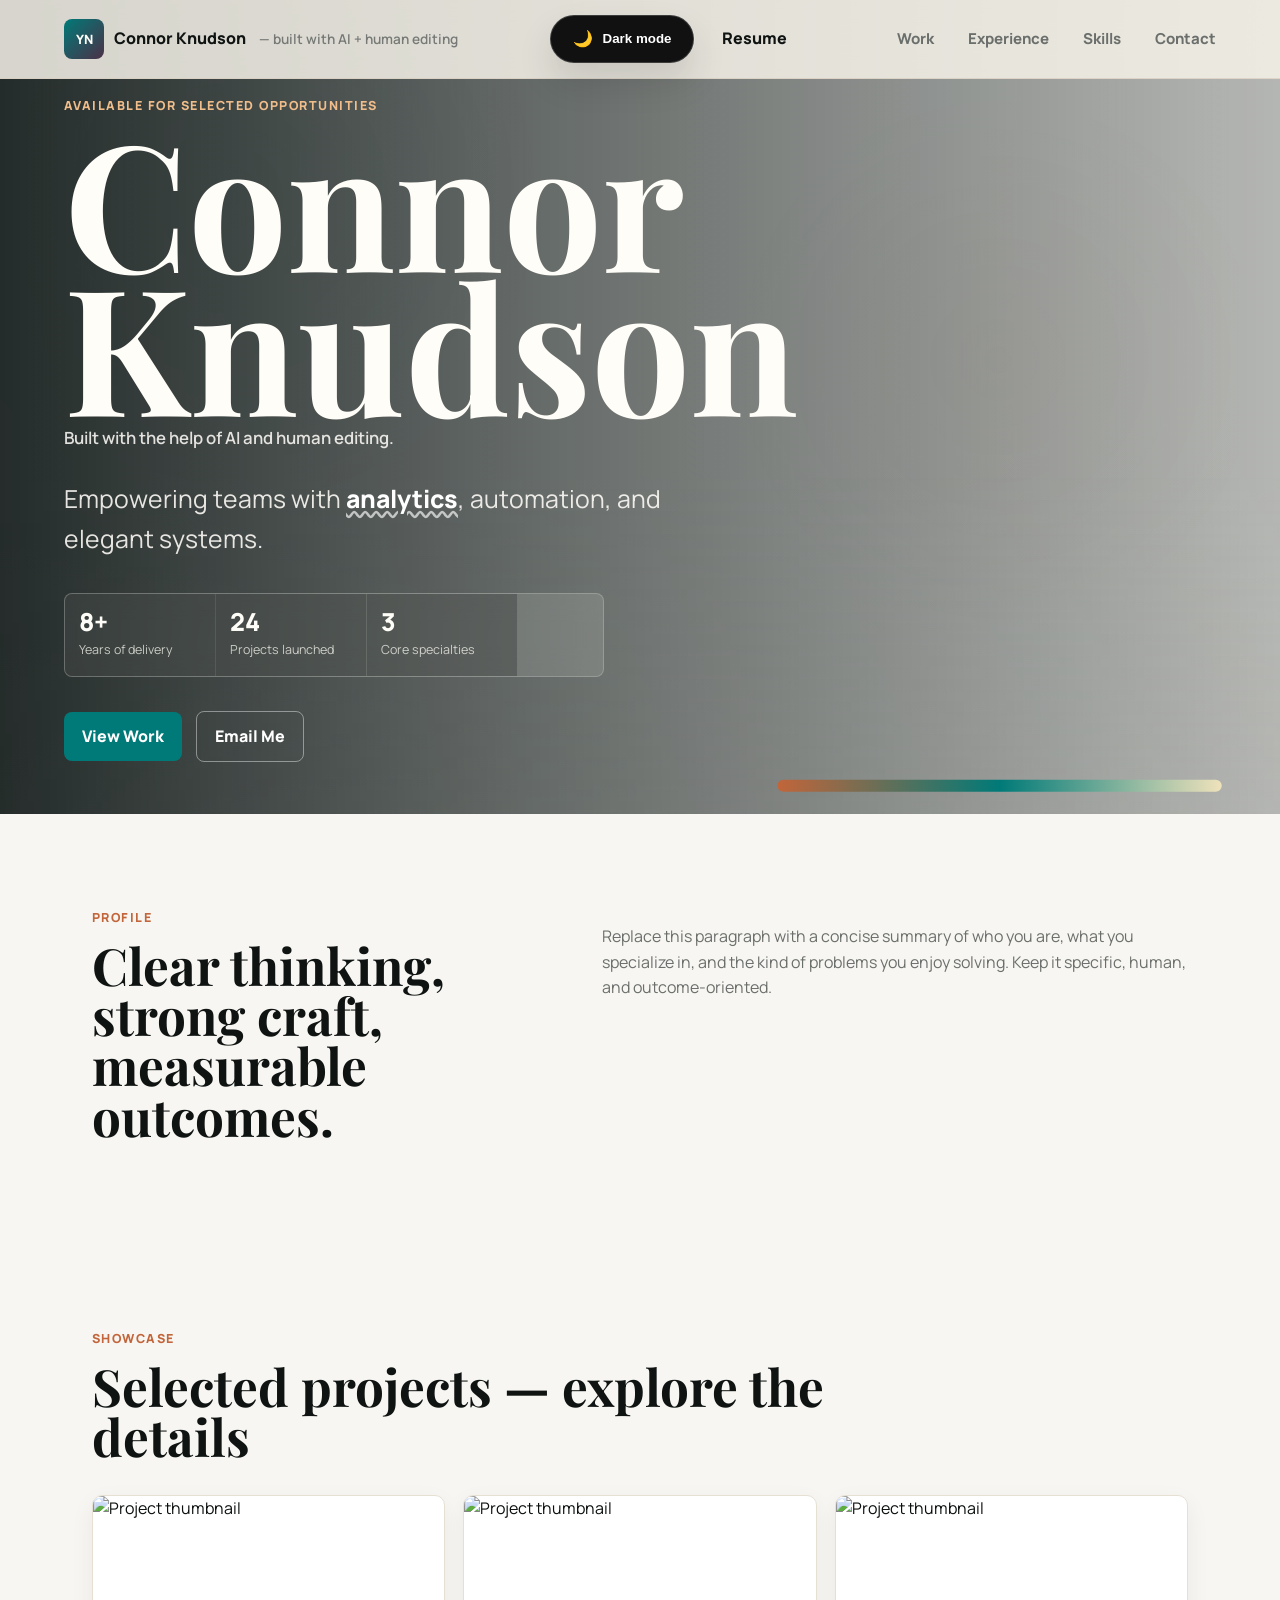
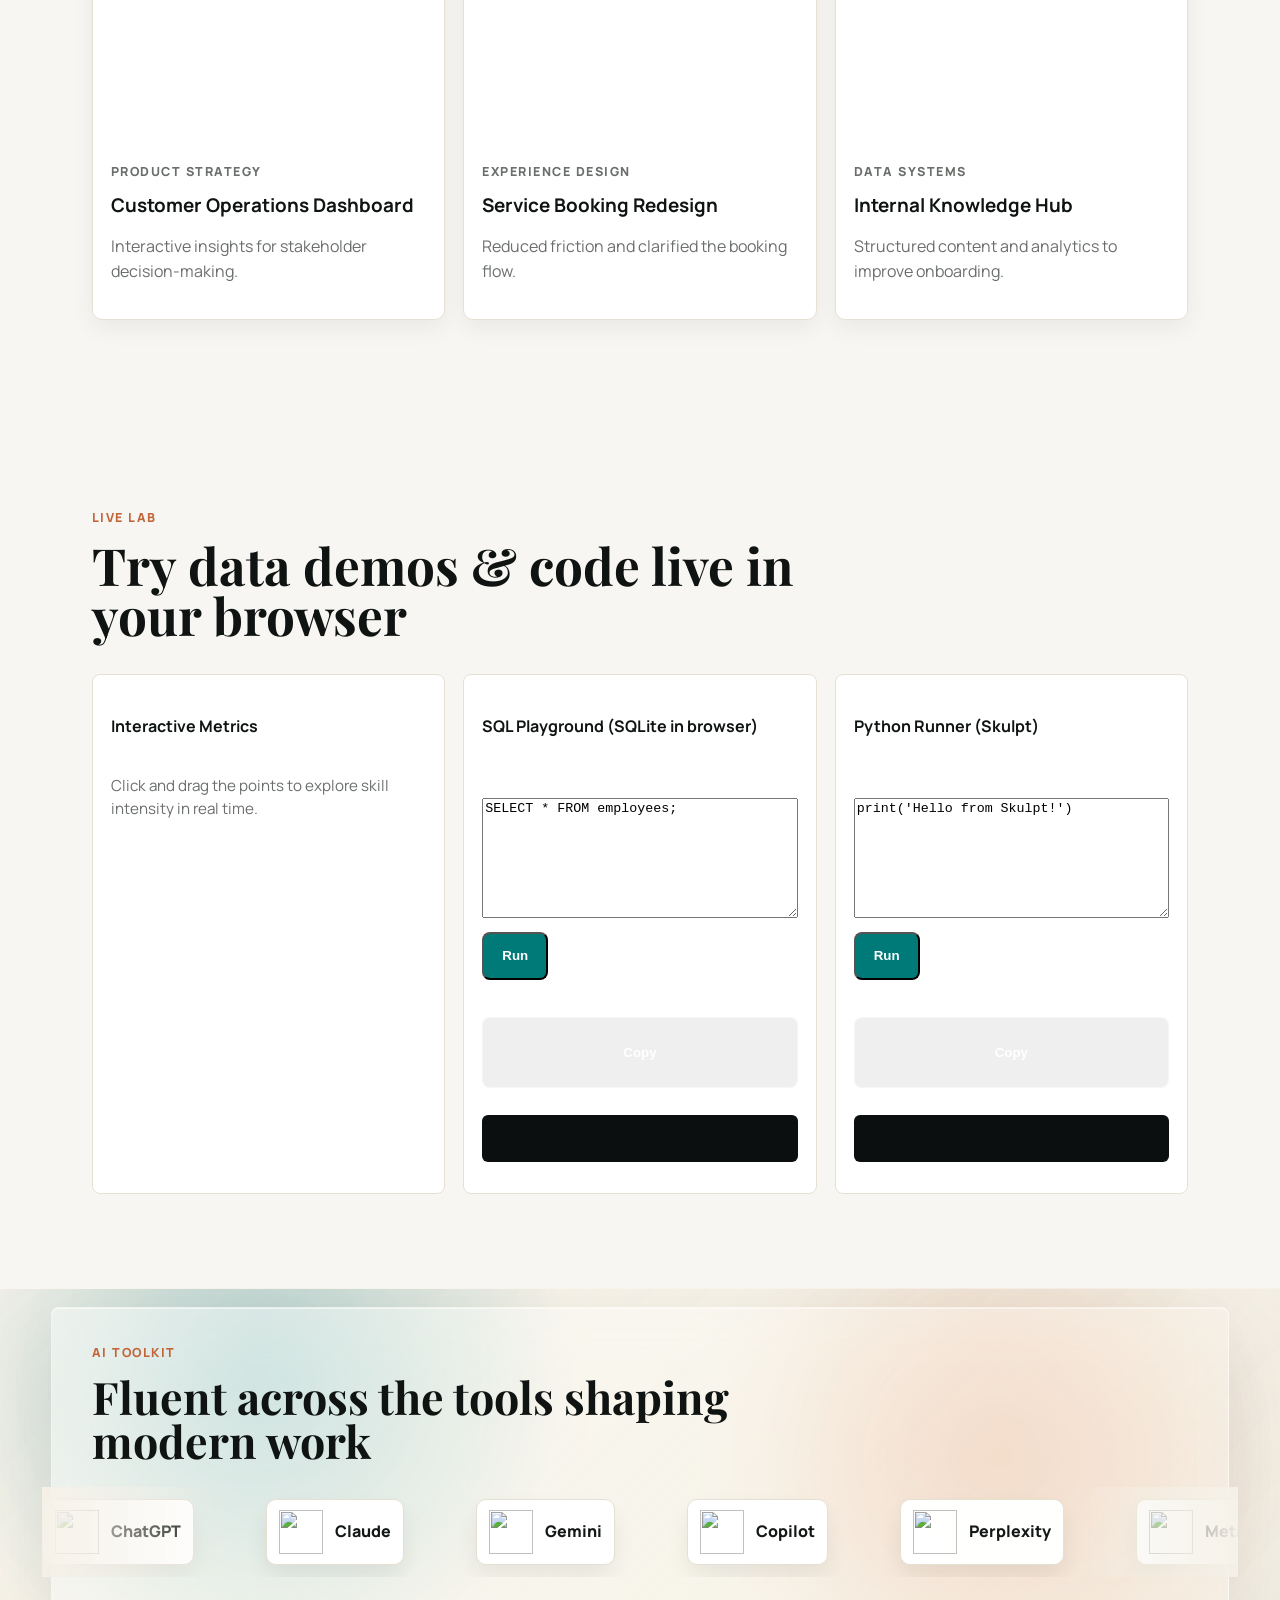
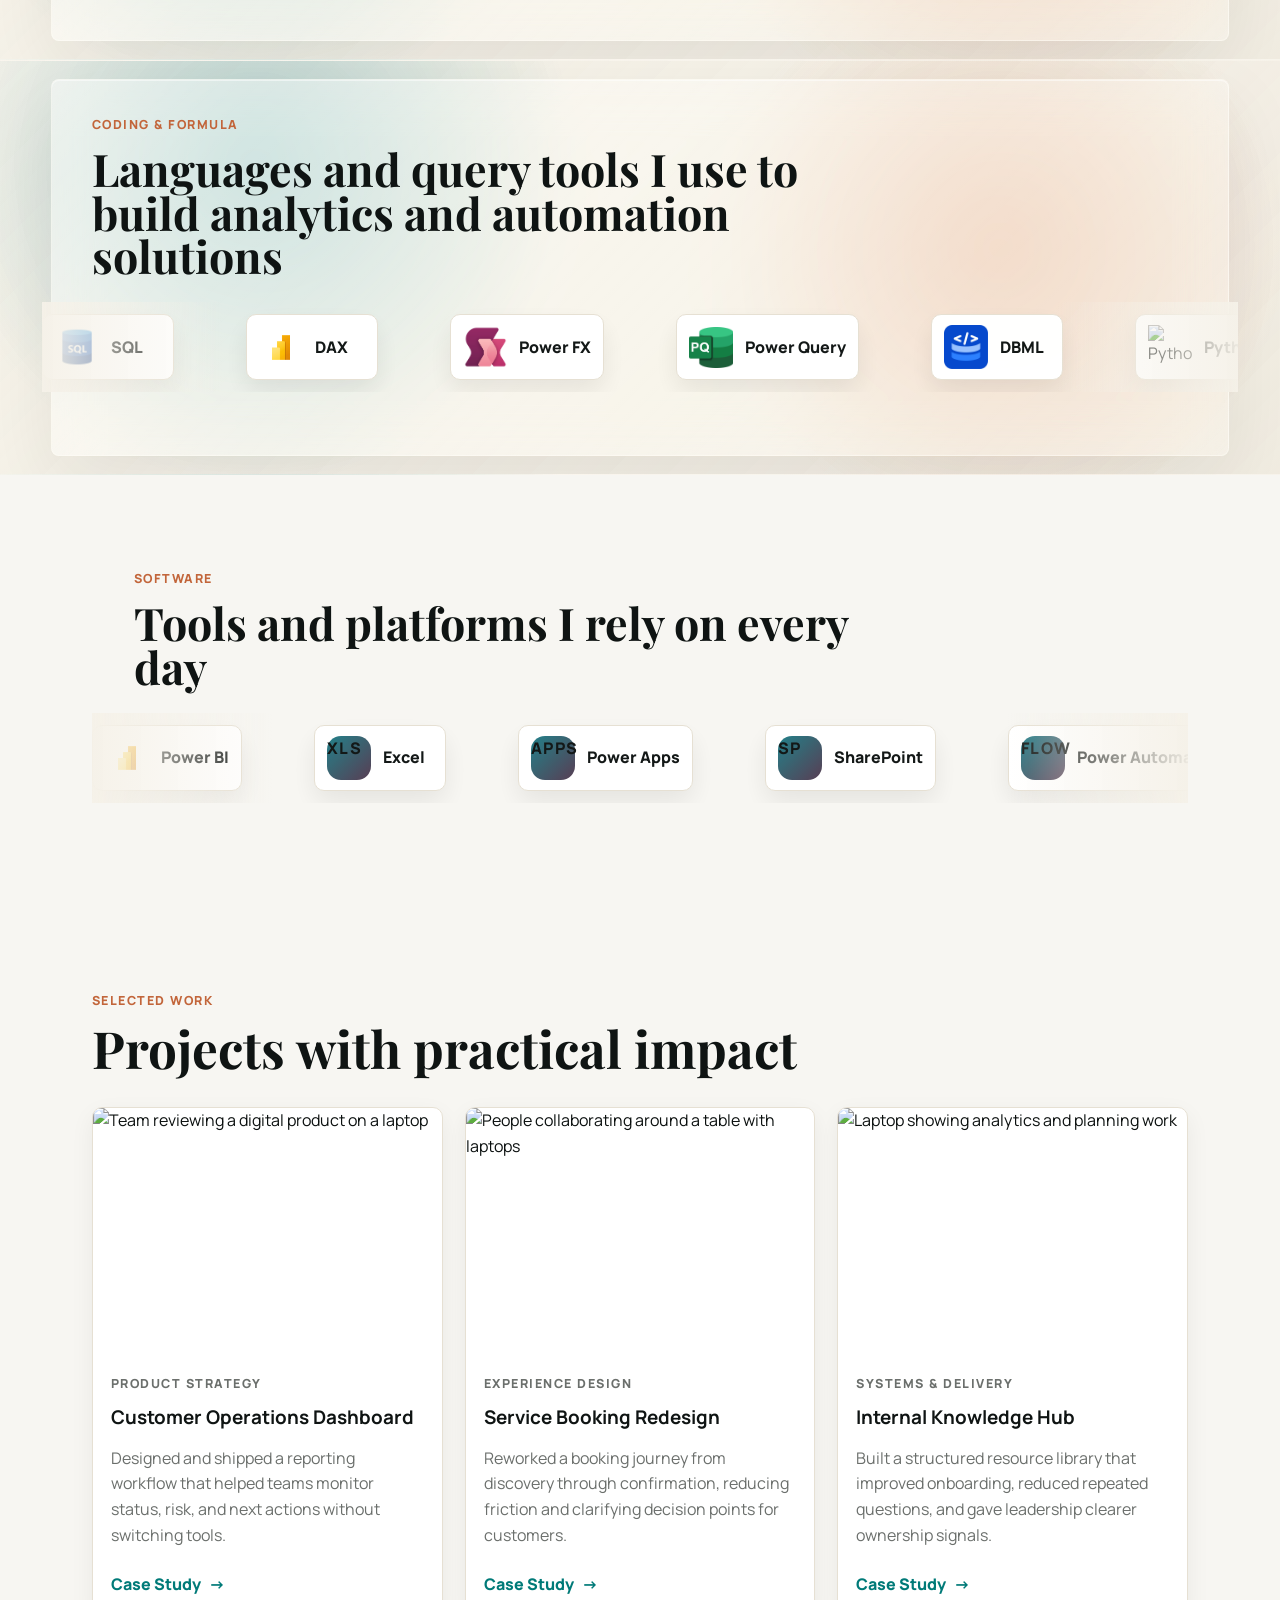
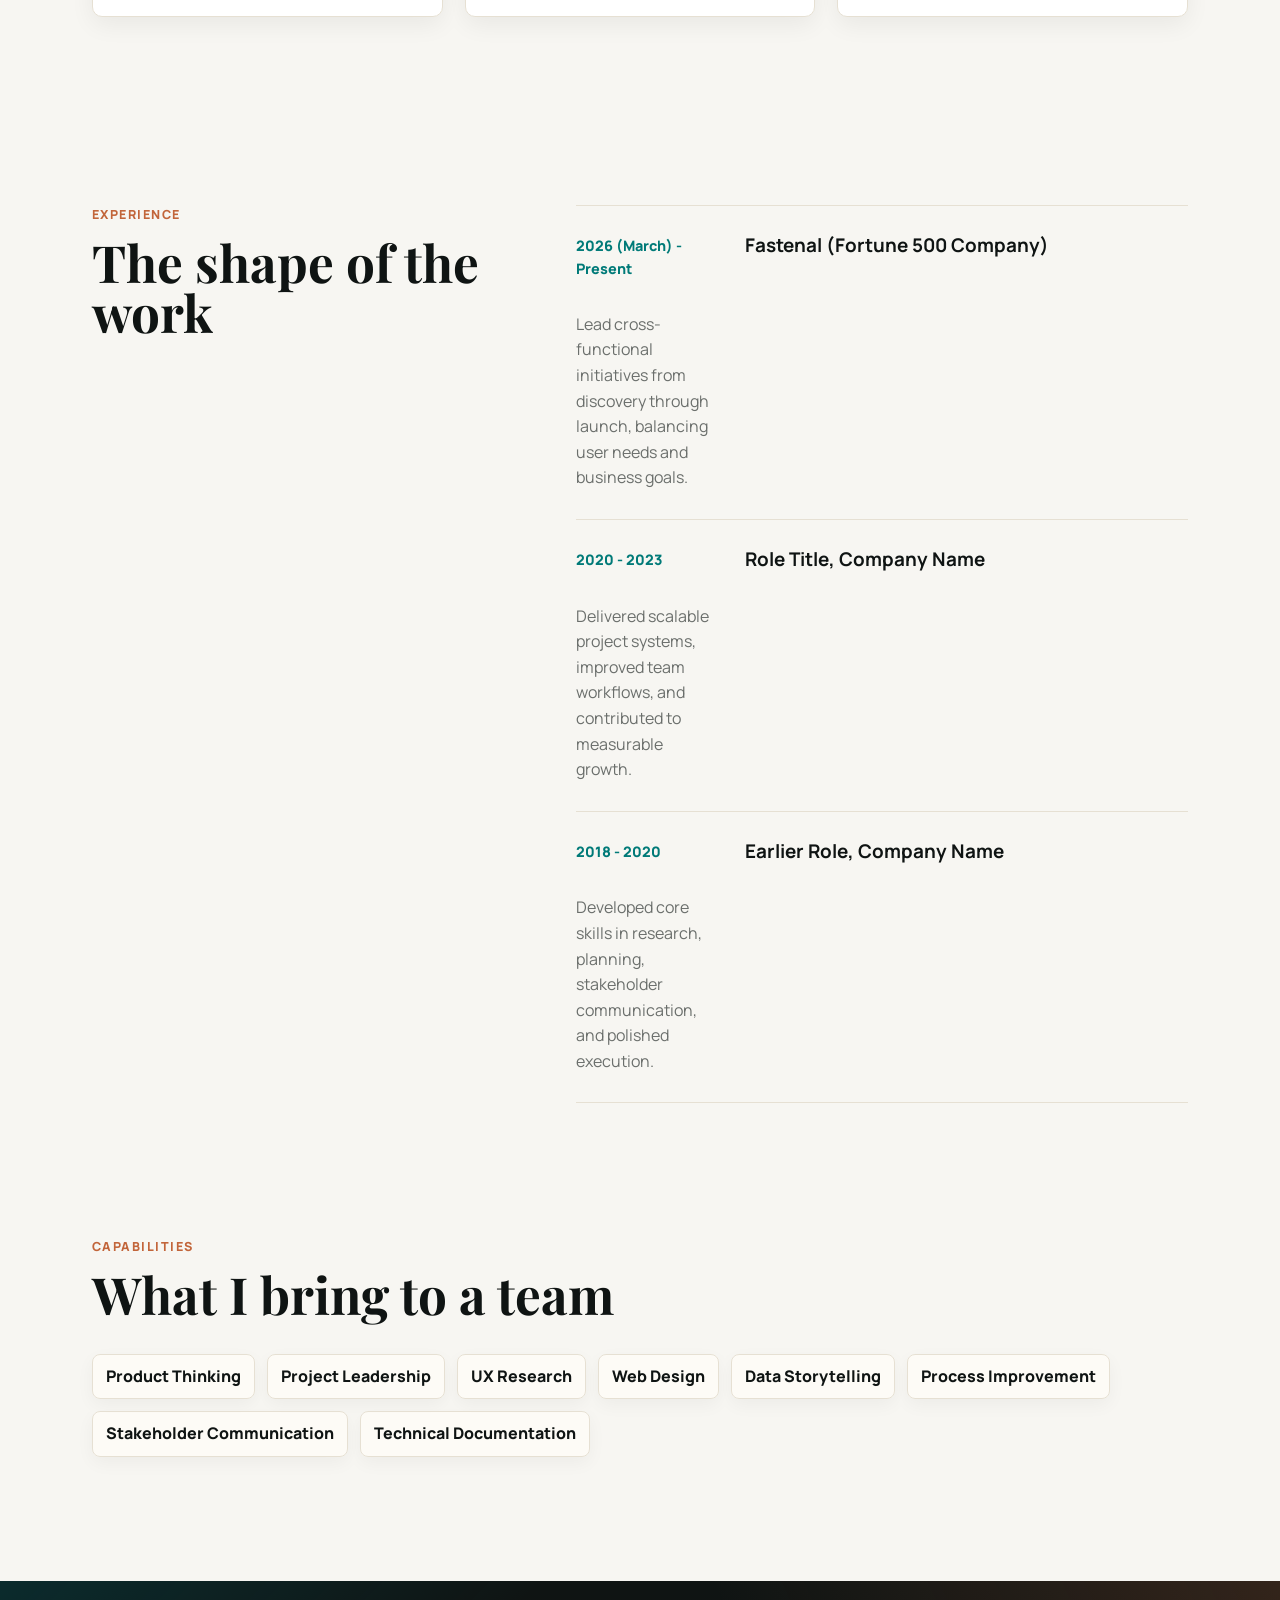
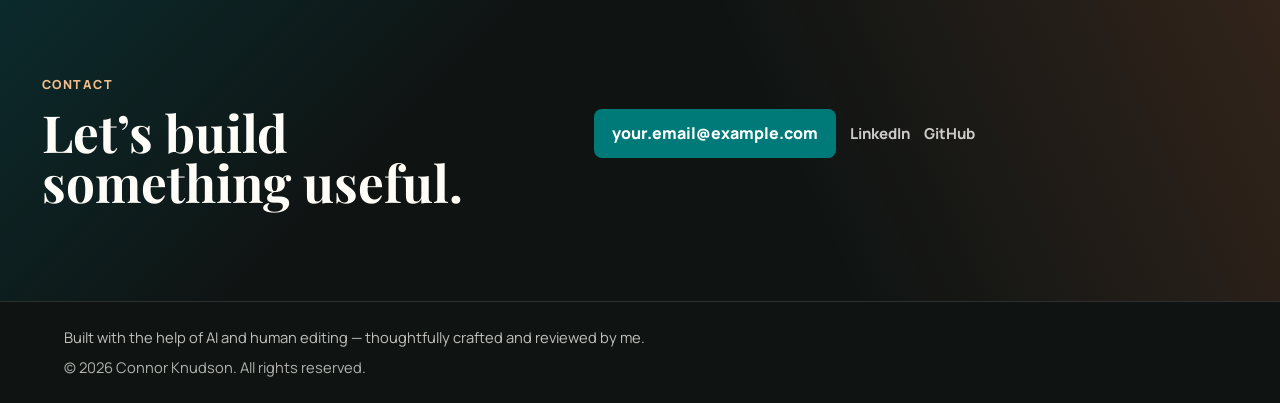
==== commit 2dd91db8: "Add software carousel and polish dark/light mode theme toggle" ====
--- a/index.html
+++ b/index.html
@@ -28,7 +28,7 @@
       </a>
 
       <div class="header-actions">
-        <button id="theme-toggle" class="button secondary" aria-pressed="false" title="Toggle dark mode">Theme</button>
+        <button id="theme-toggle" class="button secondary" aria-pressed="false" title="Toggle dark mode">Dark mode</button>
         <a class="button" href="resume.html" target="_blank" rel="noopener">Resume</a>
       </div>
 
@@ -58,7 +58,7 @@
           <h1 id="hero-title">Connor Knudson</h1>
           <p class="name-attribution">Built with the help of AI and human editing.</p>
           <p class="hero-subtitle">
-            Bridging the gap between technology and business strategy through innovative, data-driven solutions.
+            Empowering teams with <span class="dynamic-text">analytics</span>, automation, and elegant systems.
           </p>
           <dl class="hero-stats" aria-label="Professional highlights">
             <div>
@@ -168,7 +168,10 @@
         <div class="lab-grid">
           <div class="lab-card">
             <h4>Interactive Metrics</h4>
-            <canvas id="skillsChart" width="600" height="320" aria-label="Skills chart"></canvas>
+            <p class="lab-note">Click and drag the points to explore skill intensity in real time.</p>
+            <div class="chart-frame">
+              <canvas id="skillsChart" width="600" height="320" aria-label="Skills chart"></canvas>
+            </div>
           </div>
 
           <div class="lab-card">
@@ -271,53 +274,122 @@
         <div class="carousel-shell" aria-label="Coding and formula languages carousel">
           <div class="carousel-track">
             <article class="ai-card">
-              <span class="ai-mark code-mark">SQL</span>
+              <img class="ai-mark" src="assets/dbml.png" alt="DBML icon" />
               <span>SQL</span>
             </article>
             <article class="ai-card">
-              <span class="ai-mark code-mark">DAX</span>
+              <img class="ai-mark" src="assets/powerbi.png" alt="Power BI / DAX logo" />
               <span>DAX</span>
             </article>
             <article class="ai-card">
-              <span class="ai-mark code-mark">FX</span>
+              <img class="ai-mark" src="assets/powerfx.png" alt="Power FX logo" />
               <span>Power FX</span>
             </article>
             <article class="ai-card">
-              <span class="ai-mark code-mark">PQ</span>
+              <img class="ai-mark" src="assets/pq.png" alt="Power Query logo" />
               <span>Power Query</span>
             </article>
             <article class="ai-card">
-              <span class="ai-mark code-mark">DBML</span>
+              <img class="ai-mark" src="assets/sql.png" alt="SQL logo" />
               <span>DBML</span>
             </article>
             <article class="ai-card">
-              <img class="ai-mark" src="https://cdn.simpleicons.org/python/3776AB" alt="" />
+              <img class="ai-mark" src="https://cdn.simpleicons.org/python/3776AB" alt="Python logo" />
               <span>Python</span>
             </article>
 
             <article class="ai-card" aria-hidden="true">
-              <span class="ai-mark code-mark">SQL</span>
+              <img class="ai-mark" src="assets/dbml.png" alt="DBML icon" />
               <span>SQL</span>
             </article>
             <article class="ai-card" aria-hidden="true">
-              <span class="ai-mark code-mark">DAX</span>
+              <img class="ai-mark" src="assets/powerbi.png" alt="Power BI / DAX logo" />
               <span>DAX</span>
             </article>
             <article class="ai-card" aria-hidden="true">
-              <span class="ai-mark code-mark">FX</span>
+              <img class="ai-mark" src="assets/powerfx.png" alt="Power FX logo" />
               <span>Power FX</span>
             </article>
             <article class="ai-card" aria-hidden="true">
-              <span class="ai-mark code-mark">PQ</span>
+              <img class="ai-mark" src="assets/pq.png" alt="Power Query logo" />
               <span>Power Query</span>
             </article>
             <article class="ai-card" aria-hidden="true">
-              <span class="ai-mark code-mark">DBML</span>
+              <img class="ai-mark" src="assets/sql.png" alt="SQL logo" />
               <span>DBML</span>
             </article>
             <article class="ai-card" aria-hidden="true">
-              <img class="ai-mark" src="https://cdn.simpleicons.org/python/3776AB" alt="" />
+              <img class="ai-mark" src="https://cdn.simpleicons.org/python/3776AB" alt="Python logo" />
               <span>Python</span>
+            </article>
+          </div>
+        </div>
+      </section>
+
+      <section class="software-carousel section" aria-labelledby="software-carousel-title">
+        <div class="carousel-heading">
+          <p class="section-kicker">Software</p>
+          <h2 id="software-carousel-title">Tools and platforms I rely on every day</h2>
+        </div>
+
+        <div class="carousel-shell" aria-label="Software platforms carousel">
+          <div class="carousel-track">
+            <article class="ai-card">
+              <img class="ai-mark" src="assets/powerbi.png" alt="Power BI logo" />
+              <span>Power BI</span>
+            </article>
+            <article class="ai-card">
+              <span class="ai-mark code-mark" aria-hidden="true">XLS</span>
+              <span>Excel</span>
+            </article>
+            <article class="ai-card">
+              <span class="ai-mark code-mark" aria-hidden="true">Apps</span>
+              <span>Power Apps</span>
+            </article>
+            <article class="ai-card">
+              <span class="ai-mark code-mark" aria-hidden="true">SP</span>
+              <span>SharePoint</span>
+            </article>
+            <article class="ai-card">
+              <span class="ai-mark code-mark" aria-hidden="true">Flow</span>
+              <span>Power Automate</span>
+            </article>
+            <article class="ai-card">
+              <span class="ai-mark code-mark" aria-hidden="true">DV</span>
+              <span>Dataverse</span>
+            </article>
+            <article class="ai-card">
+              <img class="ai-mark" src="https://cdn.simpleicons.org/github/181717" alt="GitHub logo" />
+              <span>GitHub</span>
+            </article>
+
+            <article class="ai-card" aria-hidden="true">
+              <img class="ai-mark" src="assets/powerbi.png" alt="Power BI logo" />
+              <span>Power BI</span>
+            </article>
+            <article class="ai-card" aria-hidden="true">
+              <span class="ai-mark code-mark" aria-hidden="true">XLS</span>
+              <span>Excel</span>
+            </article>
+            <article class="ai-card" aria-hidden="true">
+              <span class="ai-mark code-mark" aria-hidden="true">Apps</span>
+              <span>Power Apps</span>
+            </article>
+            <article class="ai-card" aria-hidden="true">
+              <span class="ai-mark code-mark" aria-hidden="true">SP</span>
+              <span>SharePoint</span>
+            </article>
+            <article class="ai-card" aria-hidden="true">
+              <span class="ai-mark code-mark" aria-hidden="true">Flow</span>
+              <span>Power Automate</span>
+            </article>
+            <article class="ai-card" aria-hidden="true">
+              <span class="ai-mark code-mark" aria-hidden="true">DV</span>
+              <span>Dataverse</span>
+            </article>
+            <article class="ai-card" aria-hidden="true">
+              <img class="ai-mark" src="https://cdn.simpleicons.org/github/181717" alt="GitHub logo" />
+              <span>GitHub</span>
             </article>
           </div>
         </div>
--- a/styles.css
+++ b/styles.css
@@ -1,15 +1,17 @@
 :root {
-  --bg: #f5f1e8;
-  --surface: #fffdf7;
-  --surface-soft: #ebe4d5;
-  --ink: #161918;
-  --muted: #6d746f;
-  --line: #d9cfbf;
-  --accent: #006d77;
-  --accent-strong: #034d55;
+  /* slightly simplified, higher contrast tokens for clarity */
+  --bg: #f7f6f2;
+  --surface: #ffffff;
+  --surface-soft: #f2efe8;
+  --ink: #0f1413;
+  --muted: #6b6f6c;
+  --line: #e6e0d3;
+  --accent: #007a78;
+  --accent-strong: #035256;
   --copper: #c2653a;
   --plum: #4c3047;
-  --shadow: 0 24px 70px rgba(22, 25, 24, 0.14);
+  --shadow: 0 12px 28px rgba(22, 25, 24, 0.08);
+  --radius: 10px;
 }
 
 * {
@@ -34,10 +36,10 @@
   inset: 0;
   pointer-events: none;
   content: "";
+  /* toned-down decorative background to reduce visual noise */
   background:
-    linear-gradient(115deg, rgba(0, 109, 119, 0.08), transparent 30%),
-    linear-gradient(245deg, rgba(194, 101, 58, 0.09), transparent 34%),
-    repeating-linear-gradient(0deg, rgba(22, 25, 24, 0.018) 0 1px, transparent 1px 6px);
+    radial-gradient(circle at 18% 22%, rgba(0, 122, 120, 0.06), transparent 25%),
+    radial-gradient(circle at 78% 40%, rgba(194, 101, 58, 0.04), transparent 24%);
 }
 
 img {
@@ -164,10 +166,10 @@
 
 .hero {
   position: relative;
-  min-height: 94vh;
+  min-height: 86vh;
   display: grid;
   align-items: end;
-  padding: 122px clamp(20px, 5vw, 72px) 66px;
+  padding: 96px clamp(20px, 5vw, 64px) 52px;
   overflow: hidden;
 }
 
@@ -234,6 +236,14 @@
   color: rgba(255, 253, 248, 0.88);
   font-size: clamp(1.15rem, 2.3vw, 1.55rem);
 }
+
+.hero-subtitle .dynamic-text {
+  position: relative;
+  color: #fff;
+  font-weight: 800;
+  text-decoration: underline wavy rgba(255, 255, 255, 0.65);
+}
+
 
 .name-attribution {
   margin: 8px 0 0;
@@ -321,6 +331,47 @@
 .button.secondary {
   border: 1px solid rgba(255, 255, 255, 0.42);
   color: #fff;
+}
+
+#theme-toggle {
+  min-width: 128px;
+  padding: 12px 22px;
+  border-radius: 999px;
+  color: #fff;
+  box-shadow: 0 18px 36px rgba(0, 0, 0, 0.12);
+  backdrop-filter: blur(12px);
+  transition: transform 180ms ease, background 180ms ease, border-color 180ms ease, box-shadow 180ms ease, color 180ms ease;
+}
+
+#theme-toggle.theme-light {
+  background: #111;
+  border: 1px solid rgba(255, 255, 255, 0.18);
+  color: #fff;
+}
+
+#theme-toggle.theme-light:hover {
+  transform: translateY(-1px);
+  background: #000;
+  border-color: rgba(255, 255, 255, 0.3);
+}
+
+#theme-toggle.theme-dark {
+  background: #fff;
+  border: 1px solid rgba(15, 15, 15, 0.16);
+  color: #111;
+  box-shadow: 0 18px 36px rgba(0, 0, 0, 0.08);
+}
+
+#theme-toggle.theme-dark:hover {
+  transform: translateY(-1px);
+  background: #f8f8f8;
+  border-color: rgba(15, 15, 15, 0.28);
+}
+
+#theme-toggle::before {
+  content: attr(data-icon);
+  margin-right: 10px;
+  font-size: 1rem;
 }
 
 .button.secondary:hover {
@@ -466,13 +517,16 @@
   min-width: 132px;
   align-items: center;
   gap: 12px;
-  padding: 8px 0;
-  opacity: 0.9;
-  filter: drop-shadow(0 14px 22px rgba(22, 25, 24, 0.12));
+  padding: 10px 12px;
+  background: var(--surface);
+  border: 1px solid var(--line);
+  border-radius: var(--radius);
+  opacity: 0.98;
+  box-shadow: var(--shadow);
   transition:
     opacity 180ms ease,
     transform 180ms ease,
-    filter 180ms ease;
+    box-shadow 180ms ease;
 }
 
 .ai-card:hover {
@@ -526,8 +580,8 @@
   overflow: hidden;
   background: var(--surface);
   border: 1px solid var(--line);
-  border-radius: 8px;
-  box-shadow: 0 12px 38px rgba(22, 25, 24, 0.08);
+  border-radius: var(--radius);
+  box-shadow: 0 8px 24px rgba(22, 25, 24, 0.06);
   transition:
     transform 220ms ease,
     box-shadow 220ms ease,
@@ -547,7 +601,7 @@
 }
 
 .project-body {
-  padding: 24px;
+  padding: 18px;
 }
 
 .project-body h3,
@@ -809,9 +863,35 @@
   grid-template-columns: repeat(3, 1fr);
   gap: 18px;
 }
-
-.lab-card { background: var(--surface); padding: 18px; border-radius: 8px; border: 1px solid var(--line); }
-
+ 
+.lab-card {
+  background: var(--surface);
+  padding: 18px;
+  border-radius: 8px;
+  border: 1px solid var(--line);
+  display: grid;
+  gap: 14px;
+}
+ 
+.lab-note {
+  margin: 0;
+  color: var(--muted);
+  font-size: 0.95rem;
+  line-height: 1.5;
+}
+ 
+.chart-frame {
+  min-height: 340px;
+  position: relative;
+}
+ 
+.chart-frame canvas {
+  width: 100%;
+  height: 100%;
+  display: block;
+  cursor: grab;
+}
+ 
 .code-block { background: #0b0f10; color: #dfeff3; padding: 12px; border-radius: 6px; max-height: 240px; overflow: auto; }
 
 textarea { width: 100%; font-family: ui-monospace, SFMono-Regular, Menlo, Monaco, "Roboto Mono", monospace; }
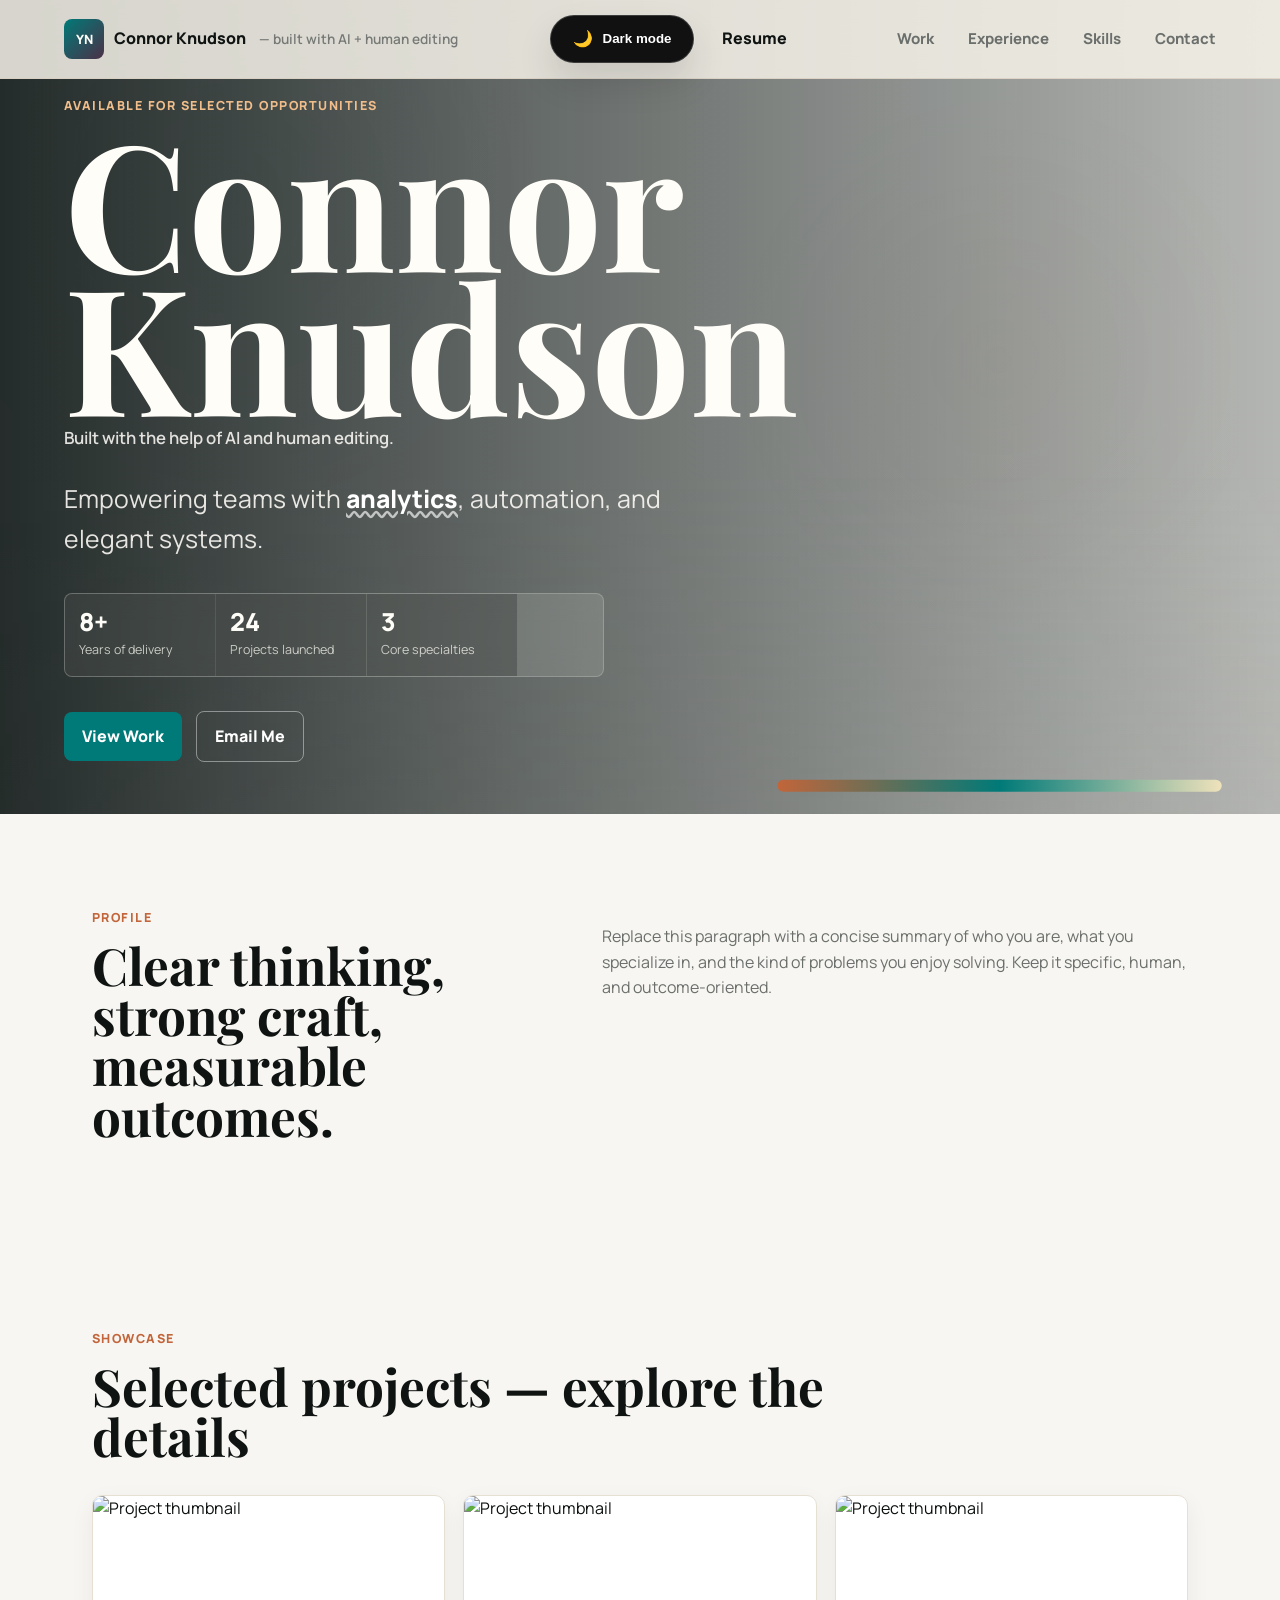
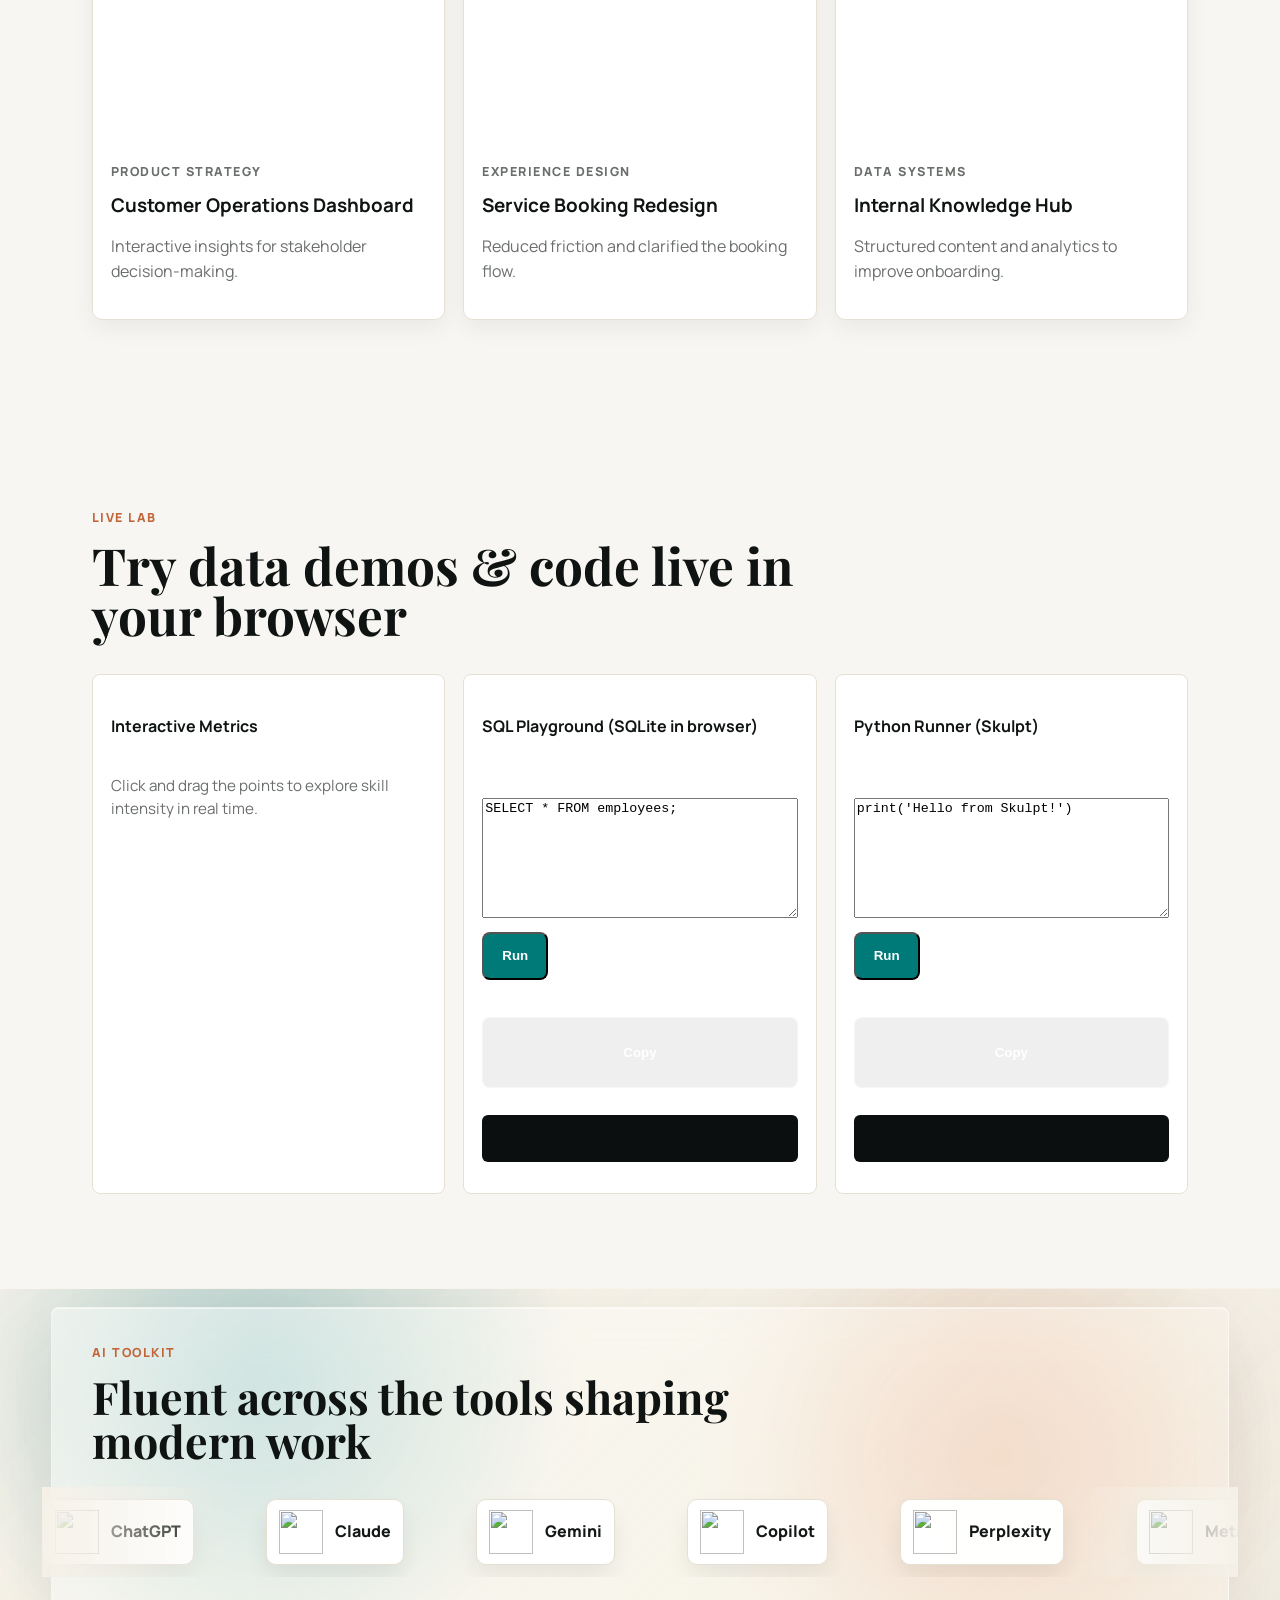
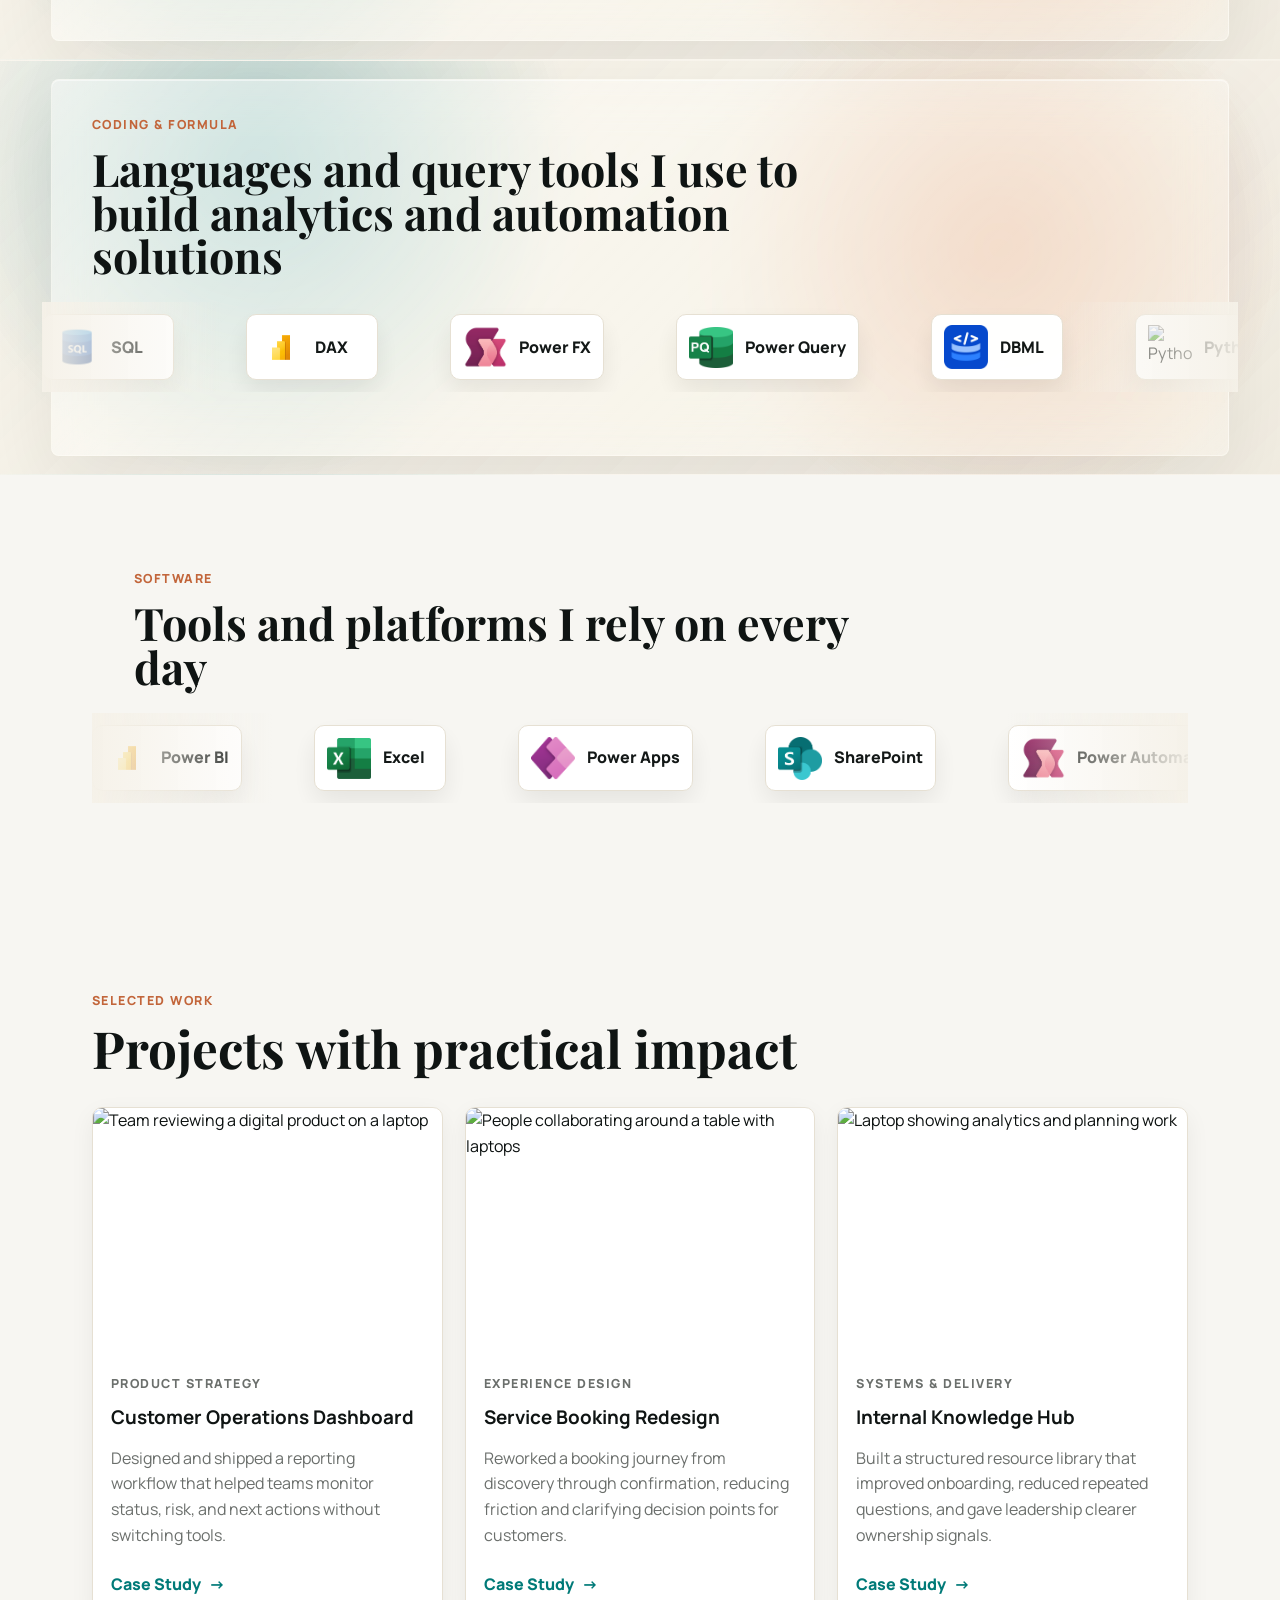
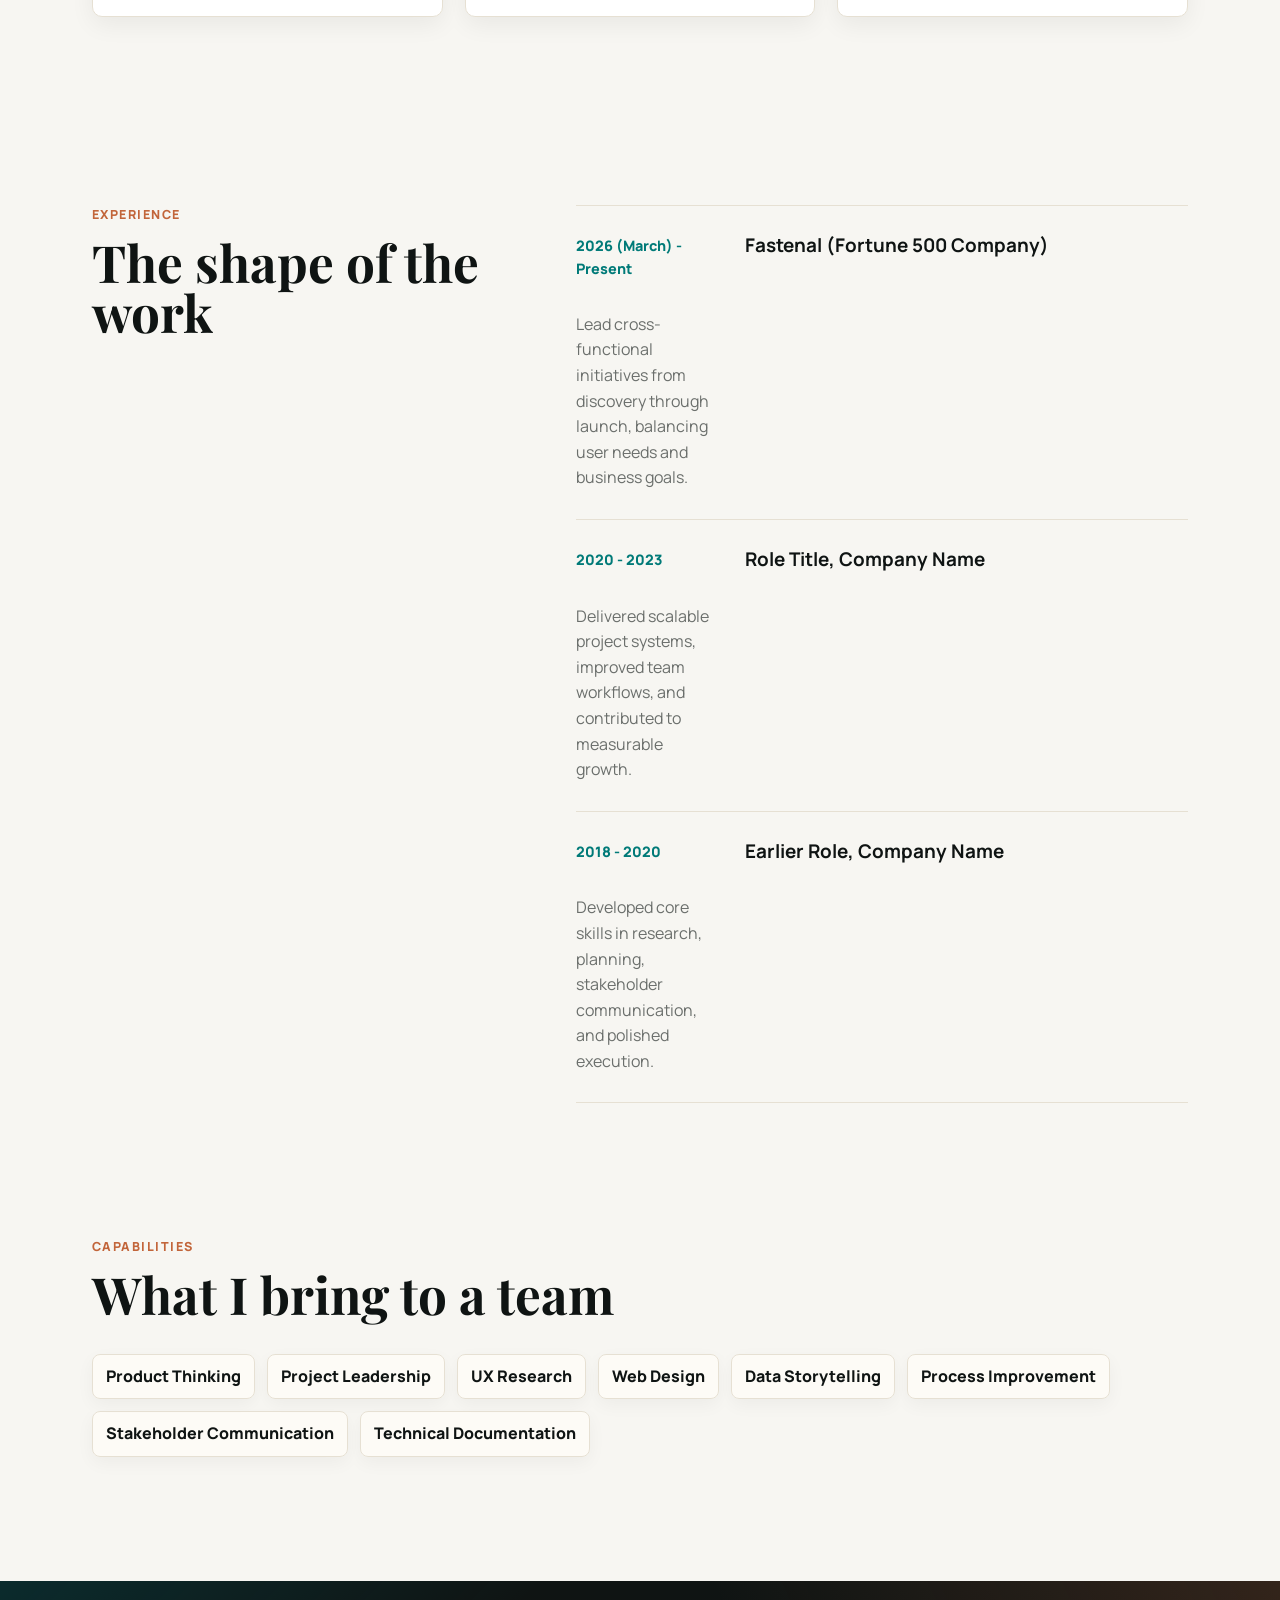
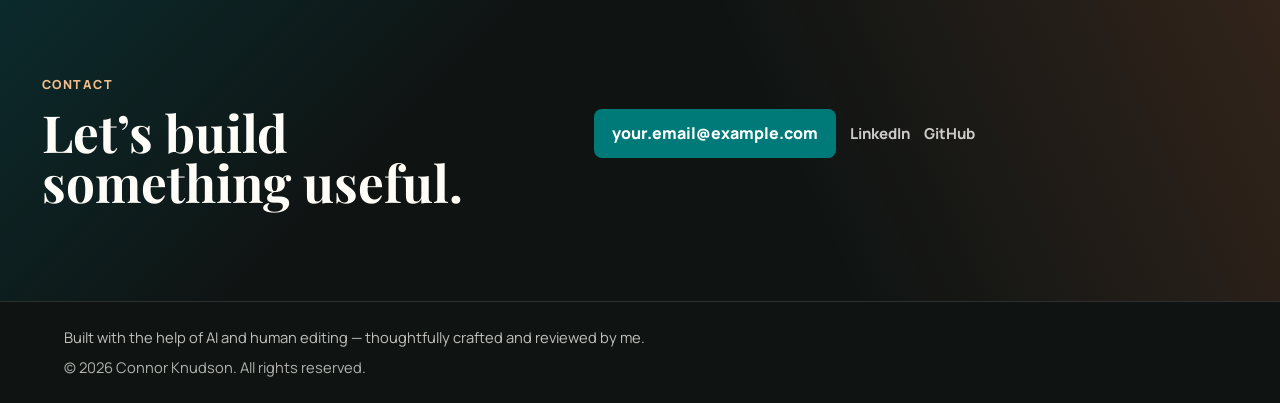
==== commit 42386054: "Update software carousel with local app and platform icons" ====
--- a/index.html
+++ b/index.html
@@ -339,23 +339,23 @@
               <span>Power BI</span>
             </article>
             <article class="ai-card">
-              <span class="ai-mark code-mark" aria-hidden="true">XLS</span>
+              <img class="ai-mark" src="assets/excel.png" alt="Excel logo" />
               <span>Excel</span>
             </article>
             <article class="ai-card">
-              <span class="ai-mark code-mark" aria-hidden="true">Apps</span>
+              <img class="ai-mark" src="assets/powerapps.png" alt="Power Apps logo" />
               <span>Power Apps</span>
             </article>
             <article class="ai-card">
-              <span class="ai-mark code-mark" aria-hidden="true">SP</span>
+              <img class="ai-mark" src="assets/sharepoint.png" alt="SharePoint logo" />
               <span>SharePoint</span>
             </article>
             <article class="ai-card">
-              <span class="ai-mark code-mark" aria-hidden="true">Flow</span>
+              <img class="ai-mark" src="assets/powerautomate.png" alt="Power Automate logo" />
               <span>Power Automate</span>
             </article>
             <article class="ai-card">
-              <span class="ai-mark code-mark" aria-hidden="true">DV</span>
+              <img class="ai-mark" src="assets/dataverse.png" alt="Dataverse logo" />
               <span>Dataverse</span>
             </article>
             <article class="ai-card">
@@ -368,23 +368,23 @@
               <span>Power BI</span>
             </article>
             <article class="ai-card" aria-hidden="true">
-              <span class="ai-mark code-mark" aria-hidden="true">XLS</span>
+              <img class="ai-mark" src="assets/excel.png" alt="Excel logo" />
               <span>Excel</span>
             </article>
             <article class="ai-card" aria-hidden="true">
-              <span class="ai-mark code-mark" aria-hidden="true">Apps</span>
+              <img class="ai-mark" src="assets/powerapps.png" alt="Power Apps logo" />
               <span>Power Apps</span>
             </article>
             <article class="ai-card" aria-hidden="true">
-              <span class="ai-mark code-mark" aria-hidden="true">SP</span>
+              <img class="ai-mark" src="assets/sharepoint.png" alt="SharePoint logo" />
               <span>SharePoint</span>
             </article>
             <article class="ai-card" aria-hidden="true">
-              <span class="ai-mark code-mark" aria-hidden="true">Flow</span>
+              <img class="ai-mark" src="assets/powerautomate.png" alt="Power Automate logo" />
               <span>Power Automate</span>
             </article>
             <article class="ai-card" aria-hidden="true">
-              <span class="ai-mark code-mark" aria-hidden="true">DV</span>
+              <img class="ai-mark" src="assets/dataverse.png" alt="Dataverse logo" />
               <span>Dataverse</span>
             </article>
             <article class="ai-card" aria-hidden="true">
